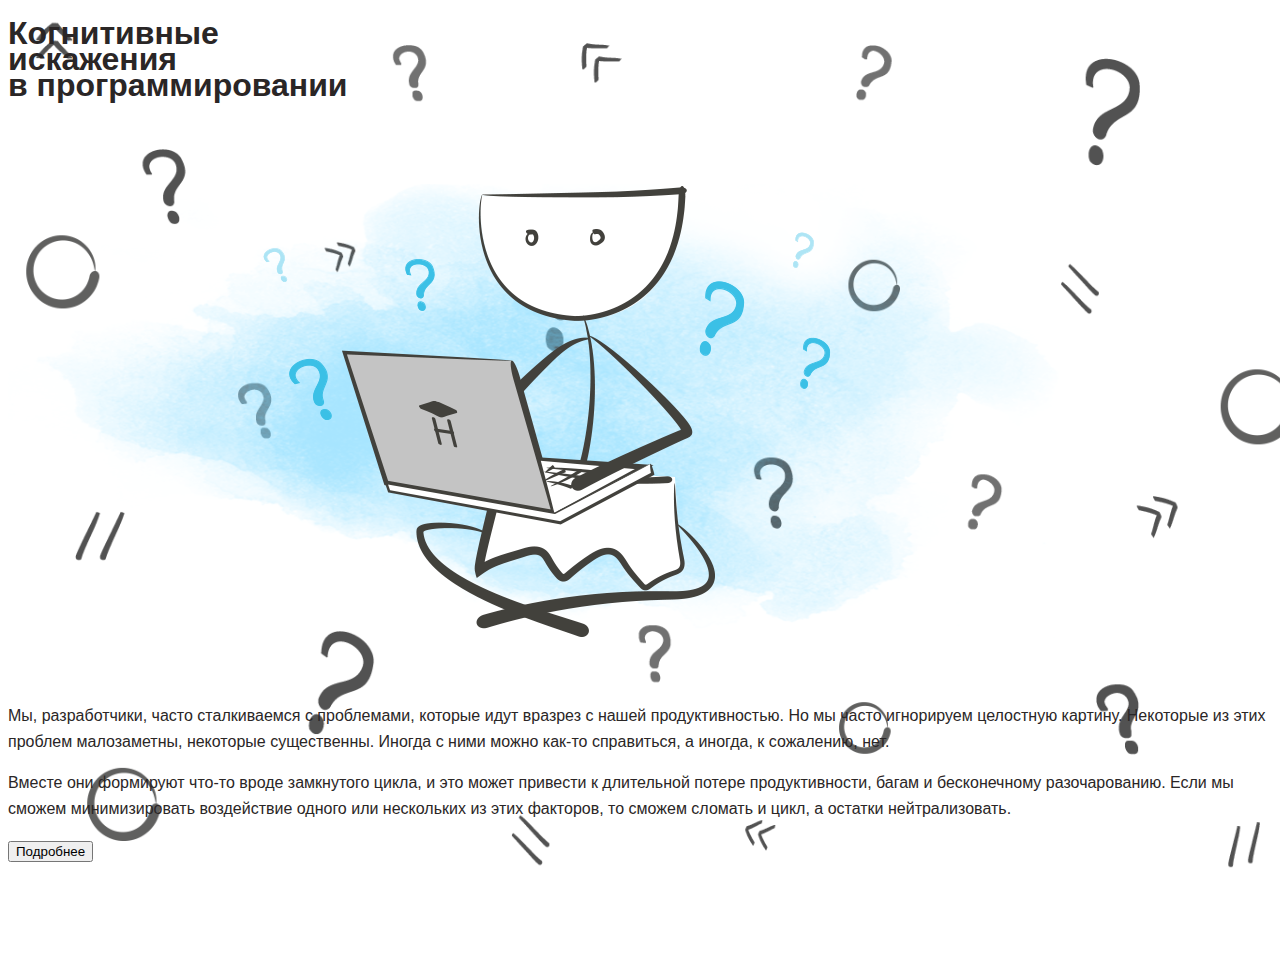
==== src/index.html @ b763093d "add header" ====
<!DOCTYPE html>
<html lang="ru">
<head>
    <meta charset="UTF-8">
    <meta name="viewport" content="width=device-width, initial-scale=1.0">
    <meta http-equiv="X-UA-Compatible" content="ie=edge">
    <title>project: "Cognitive Distortion", author: zueech</title>

    <link rel="stylesheet" href="styles/style.css">
</head>
<body>

    <header>
        <div class="header-container">
        <h1 class="title">
            <span class="orange">Когнитивные</span><br>
            <span class="orange">искажения</span><br>
            в программировании</h1>
        <img src="./images/main.png" alt="Logo" class="logo-header">
        <p>Мы, разработчики, часто сталкиваемся с проблемами, которые идут вразрез с нашей продуктивностью. Но мы часто игнорируем целостную картину. Некоторые из этих проблем малозаметны, некоторые существенны. Иногда с ними можно как-то справиться, а иногда, к сожалению, нет.</p>
        <p>Вместе они формируют что-то вроде замкнутого цикла, и это может привести к длительной потере продуктивности, багам и бесконечному разочарованию.
            Если мы сможем минимизировать воздействие одного или нескольких из этих факторов, то сможем сломать и цикл, а остатки нейтрализовать.</p>
        <button class="link-header-button">Подробнее</button>
        </div>
    </header>

    <main>
        <section>

        </section>
    </main>

    <footer>

    </footer>
    
</body>
</html>
---- src/styles/style.css ----
/** CSS STYLE **/

/* Import Fonts */
@font-face { 
  font-family: 'Open Sans', sans-serif;
  font-weight: 400;
  src: url('https://fonts.googleapis.com/css2?family=Open+Sans&display=swap');
}

@font-face {
  font-family: Neucha;
  font-weight: 400;
  src: url('https://fonts.googleapis.com/css2?family=Neucha&family=Open+Sans&display=swap');
}

/* COLOURS */
:root {
  --white: #fff;
  --semi-transparent-white: #d7ccc0;
  --light: #f5f4f0;
  --primary: #fe8a02;
  --dark-primary: #42413c;
  --dark: #2a2626;
  --semi-transparent-dark: #908d8b;
  --brown: #b09a81;
  --blue: #1085c5;
}

body {  
/* FONT */
  font-family: 'Open Sans', sans-serif;
  font-size: 16px;
  line-height: 1.6em;
  color: #2A2626;
}

/* Background */
body::before {
  content: '';
  position: absolute;
  top: 0;
  left: 0;
  width: 100%;
  height: 100%;
  background-image: url('../images/background.png'); 
  background-repeat: no-repeat;
  background-size: cover;
  opacity: 0.9; 
  z-index: -1; 
}

/* All TITTLES */
.tittle {
  font-family: Neucha, sans-serif;
  line-height: 1.2em;
}

.tittle h1 {
  font-size: 72px;
}

.tittle h2 {
  font-size: 60px;
}

.tittle h3 {
  font-size: 34px;
}

/* SECTIONS */
section {
  max-width: 1110px;
  margin: 100px auto;
}


.hello {
  display: block;

  color: #fff;
}
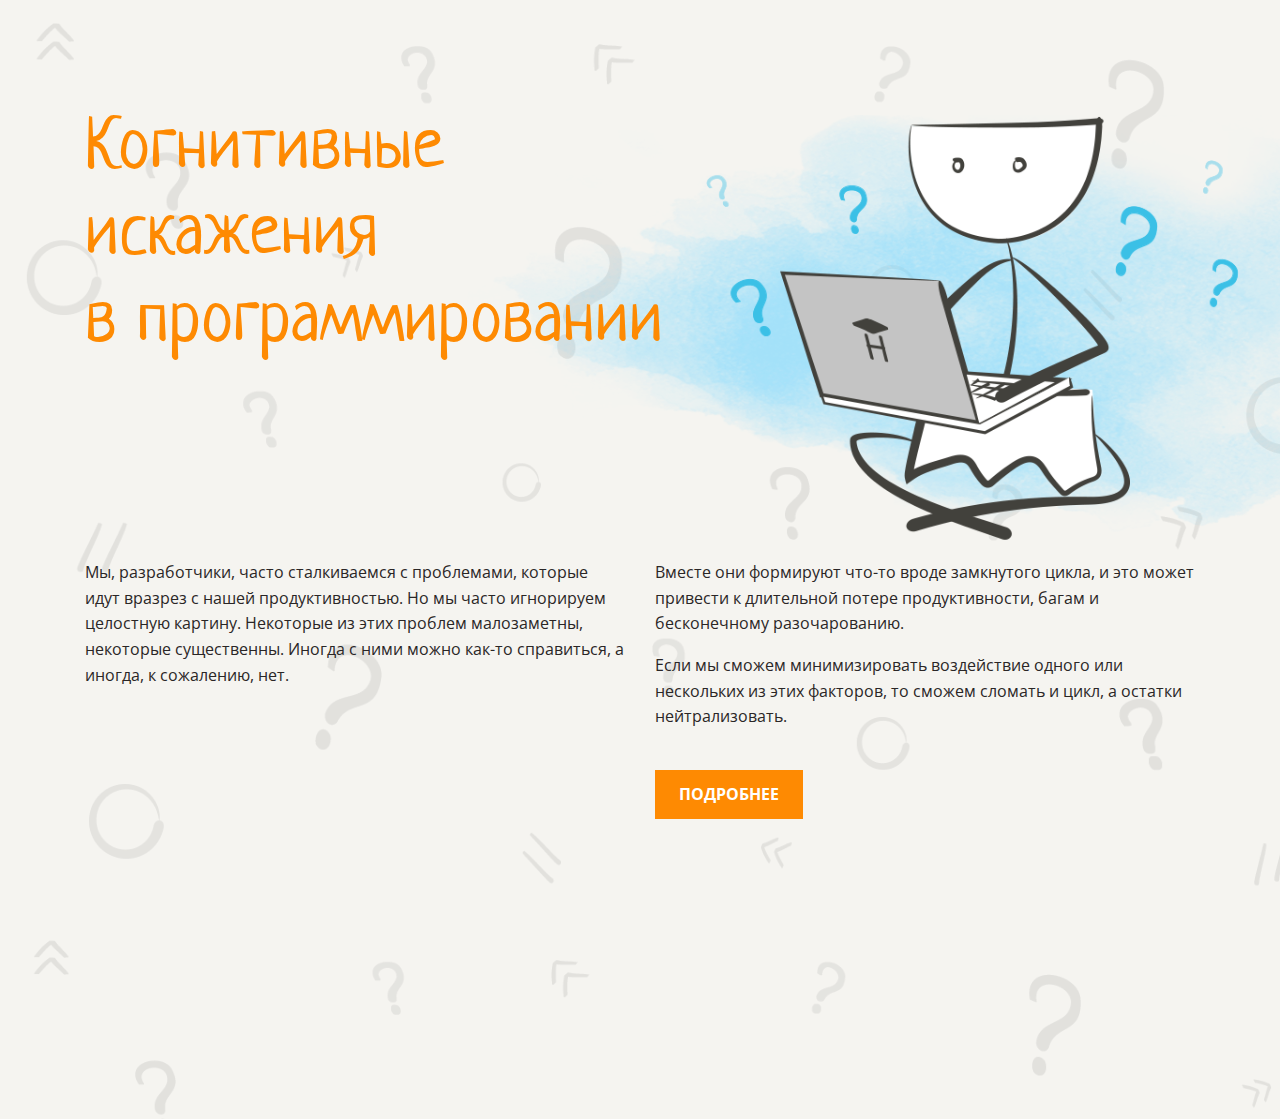
==== commit a21599ac: "fix position of elements in header" ====
--- a/src/index.html
+++ b/src/index.html
@@ -1,38 +1,56 @@
 <!DOCTYPE html>
 <html lang="ru">
-<head>
-    <meta charset="UTF-8">
-    <meta name="viewport" content="width=device-width, initial-scale=1.0">
-    <meta http-equiv="X-UA-Compatible" content="ie=edge">
+  <head>
+    <meta charset="UTF-8" />
+    <meta name="viewport" content="width=device-width, initial-scale=1.0" />
+    <meta http-equiv="X-UA-Compatible" content="ie=edge" />
     <title>project: "Cognitive Distortion", author: zueech</title>
 
-    <link rel="stylesheet" href="styles/style.css">
-</head>
-<body>
+    <link rel="stylesheet" href="styles/style.css" />
+  </head>
+  <body>
+    <header class="header">
+      <section class="section">
+        <img src="images/main.png" alt="Logo" class="logo-header" />
+        <div class="title-container">
+          <h1 class="title">
+            <span class="orange-txt"
+              >Когнитивные<br />искажения<br />в программировании</span
+            >
+          </h1>
+          <div class="header-text col-flex-container">
+            <div>
+              <p>
+                Мы, разработчики, часто сталкиваемся с проблемами, которые идут
+                вразрез с нашей продуктивностью. Но мы часто игнорируем
+                целостную картину. Некоторые из этих проблем малозаметны,
+                некоторые существенны. Иногда с ними можно как-то справиться, а
+                иногда, к сожалению, нет.
+              </p>
+            </div>
+            <div>
+              <p>
+                Вместе они формируют что-то вроде замкнутого цикла, и это может
+                привести к длительной потере продуктивности, багам и
+                бесконечному разочарованию.
+              </p>
+              <p>
+                Если мы сможем минимизировать воздействие одного или нескольких
+                из этих факторов, то сможем сломать и цикл, а остатки
+                нейтрализовать.
+              </p>
 
-    <header>
-        <div class="header-container">
-        <h1 class="title">
-            <span class="orange">Когнитивные</span><br>
-            <span class="orange">искажения</span><br>
-            в программировании</h1>
-        <img src="./images/main.png" alt="Logo" class="logo-header">
-        <p>Мы, разработчики, часто сталкиваемся с проблемами, которые идут вразрез с нашей продуктивностью. Но мы часто игнорируем целостную картину. Некоторые из этих проблем малозаметны, некоторые существенны. Иногда с ними можно как-то справиться, а иногда, к сожалению, нет.</p>
-        <p>Вместе они формируют что-то вроде замкнутого цикла, и это может привести к длительной потере продуктивности, багам и бесконечному разочарованию.
-            Если мы сможем минимизировать воздействие одного или нескольких из этих факторов, то сможем сломать и цикл, а остатки нейтрализовать.</p>
-        <button class="link-header-button">Подробнее</button>
+              <a href="#" class="btn-header">Подробнее</a>
+            </div>
+          </div>
         </div>
+      </section>
     </header>
 
     <main>
-        <section>
-
-        </section>
+      <section></section>
     </main>
 
-    <footer>
-
-    </footer>
-    
-</body>
+    <footer></footer>
+  </body>
 </html>
--- a/src/styles/style.css
+++ b/src/styles/style.css
@@ -1,81 +1,118 @@
-/** CSS STYLE **/
+/* STYLES CSS */
 
-/* Import Fonts */
-@font-face { 
-  font-family: 'Open Sans', sans-serif;
-  font-weight: 400;
-  src: url('https://fonts.googleapis.com/css2?family=Open+Sans&display=swap');
-}
+/* FONTS IMPORT */
+@import url("https://fonts.googleapis.com/css2?family=Neucha&family=Open+Sans&display=swap");
 
-@font-face {
-  font-family: Neucha;
-  font-weight: 400;
-  src: url('https://fonts.googleapis.com/css2?family=Neucha&family=Open+Sans&display=swap');
-}
-
-/* COLOURS */
+/* COLORS */
 :root {
   --white: #fff;
-  --semi-transparent-white: #d7ccc0;
+  --white-transparent: #d7ccc0;
+  --accent: #fe8a02;
+  --dark-accent: #42413c;
+  --dark: #2a2626;
+  --dark-transparent: #908d8b;
+  --brown: #b09a81;
   --light: #f5f4f0;
-  --primary: #fe8a02;
-  --dark-primary: #42413c;
-  --dark: #2a2626;
-  --semi-transparent-dark: #908d8b;
-  --brown: #b09a81;
   --blue: #1085c5;
 }
 
-body {  
-/* FONT */
-  font-family: 'Open Sans', sans-serif;
+body {
+  padding: 0;
+  margin: 0;
+  overflow-x: hidden;
+  /* FONT */
+  font-family: "Open Sans", sans-serif;
   font-size: 16px;
   line-height: 1.6em;
-  color: #2A2626;
+  color: #2a2626;
 }
 
-/* Background */
-body::before {
-  content: '';
+/* BACKGROUND */
+section::before {
+  content: "";
+  display: block;
   position: absolute;
   top: 0;
   left: 0;
   width: 100%;
   height: 100%;
-  background-image: url('../images/background.png'); 
+  background-image: url("../images/background.png");
   background-repeat: no-repeat;
   background-size: cover;
-  opacity: 0.9; 
-  z-index: -1; 
+  opacity: 0.1;
 }
 
-/* All TITTLES */
-.tittle {
+/* TITLES */
+.title {
+  padding: 0;
+  margin: 0;
   font-family: Neucha, sans-serif;
   line-height: 1.2em;
+  font-weight: 400;
 }
 
-.tittle h1 {
+h1 {
   font-size: 72px;
 }
 
-.tittle h2 {
+h2 {
   font-size: 60px;
 }
 
-.tittle h3 {
+h3 {
   font-size: 34px;
 }
 
 /* SECTIONS */
 section {
-  max-width: 1110px;
-  margin: 100px auto;
+  position: relative;
+  padding: 100px 0;
+  background: var(--light);
 }
 
+/* HEADER */
+.title-container {
+  position: relative;
+  max-width: 1110px;
+  margin: 0 auto;
+}
 
-.hello {
+.logo-header {
   display: block;
+  height: 525px;
+  position: absolute;
+  top: 55px;
+  right: -270px;
+}
 
-  color: #fff;
+.btn-header {
+  text-transform: uppercase;
+  display: inline-block;
+  background: var(--accent, #fe8a02);
+  border: none;
+  padding: 12px 24px;
+  margin-top: 24px;
+  font-weight: 700;
+  text-decoration: none;
+  color: var(--white, #fff);
+  cursor: pointer;
 }
+
+.orange-txt {
+  color: var(--accent, #fe8a02);
+}
+
+/* COLUMNS */
+.col-flex-container {
+  display: flex;
+  gap: 30px;
+}
+
+.col-flex-container > * {
+  flex-basis: 50%;
+}
+
+.header-text {
+  margin-top: 185px;
+  position: relative;
+}
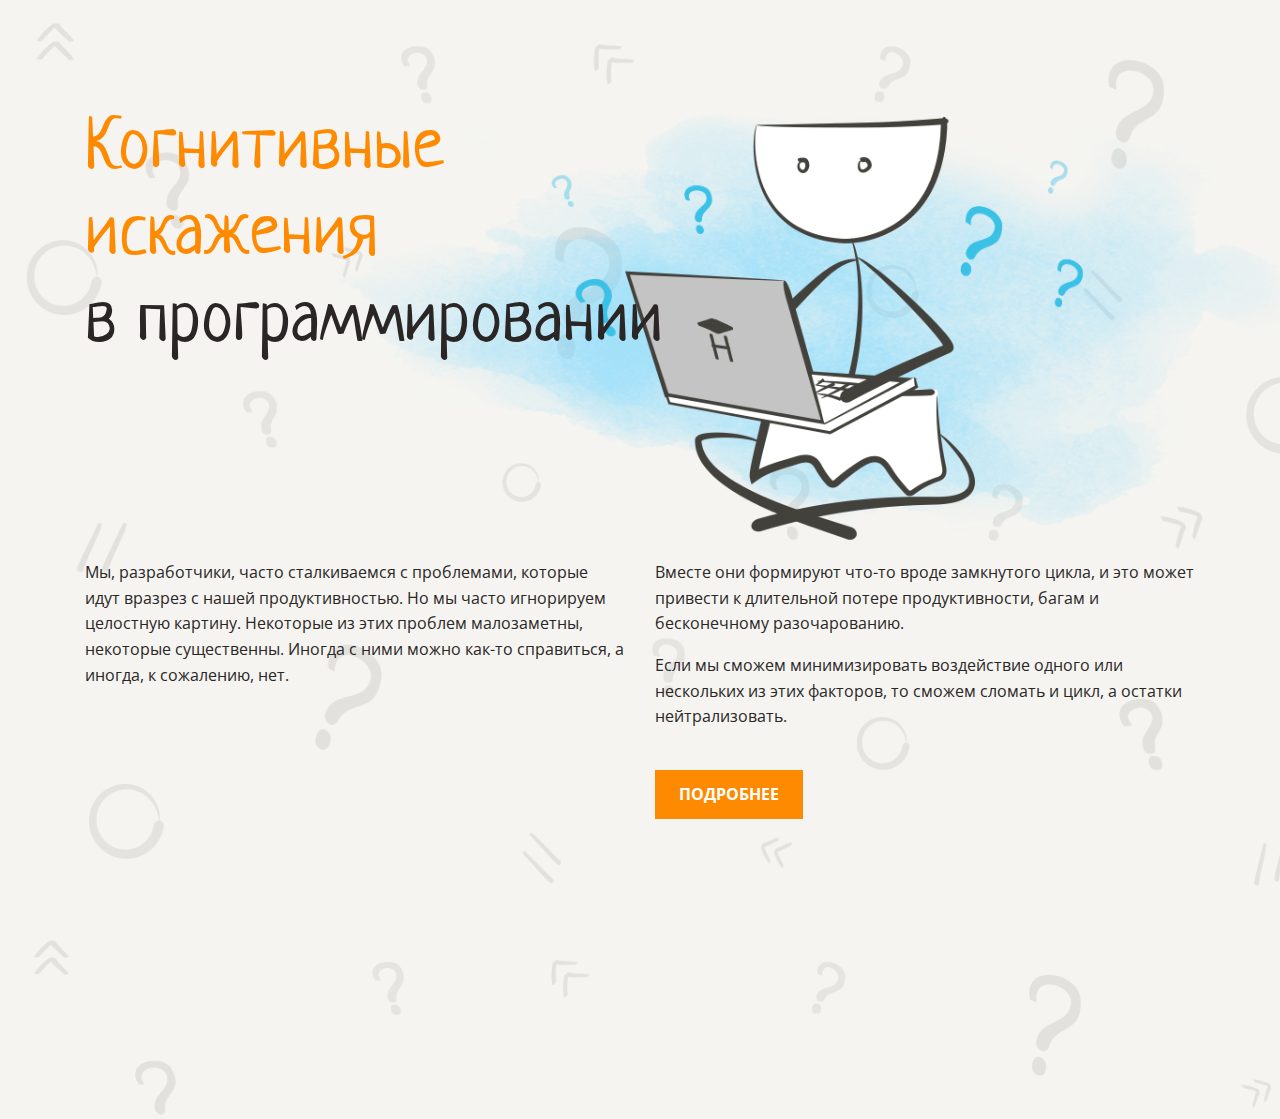
==== commit 554186c5: "fix position image" ====
--- a/src/index.html
+++ b/src/index.html
@@ -14,9 +14,8 @@
         <img src="images/main.png" alt="Logo" class="logo-header" />
         <div class="title-container">
           <h1 class="title">
-            <span class="orange-txt"
-              >Когнитивные<br />искажения<br />в программировании</span
-            >
+            <span class="orange-txt">Когнитивные<br />искажения<br /></span>в
+            программировании
           </h1>
           <div class="header-text col-flex-container">
             <div>
--- a/src/styles/style.css
+++ b/src/styles/style.css
@@ -49,6 +49,7 @@
   font-family: Neucha, sans-serif;
   line-height: 1.2em;
   font-weight: 400;
+  font-weight: 400;
 }
 
 h1 {
@@ -82,7 +83,7 @@
   height: 525px;
   position: absolute;
   top: 55px;
-  right: -270px;
+  right: -115px;
 }
 
 .btn-header {
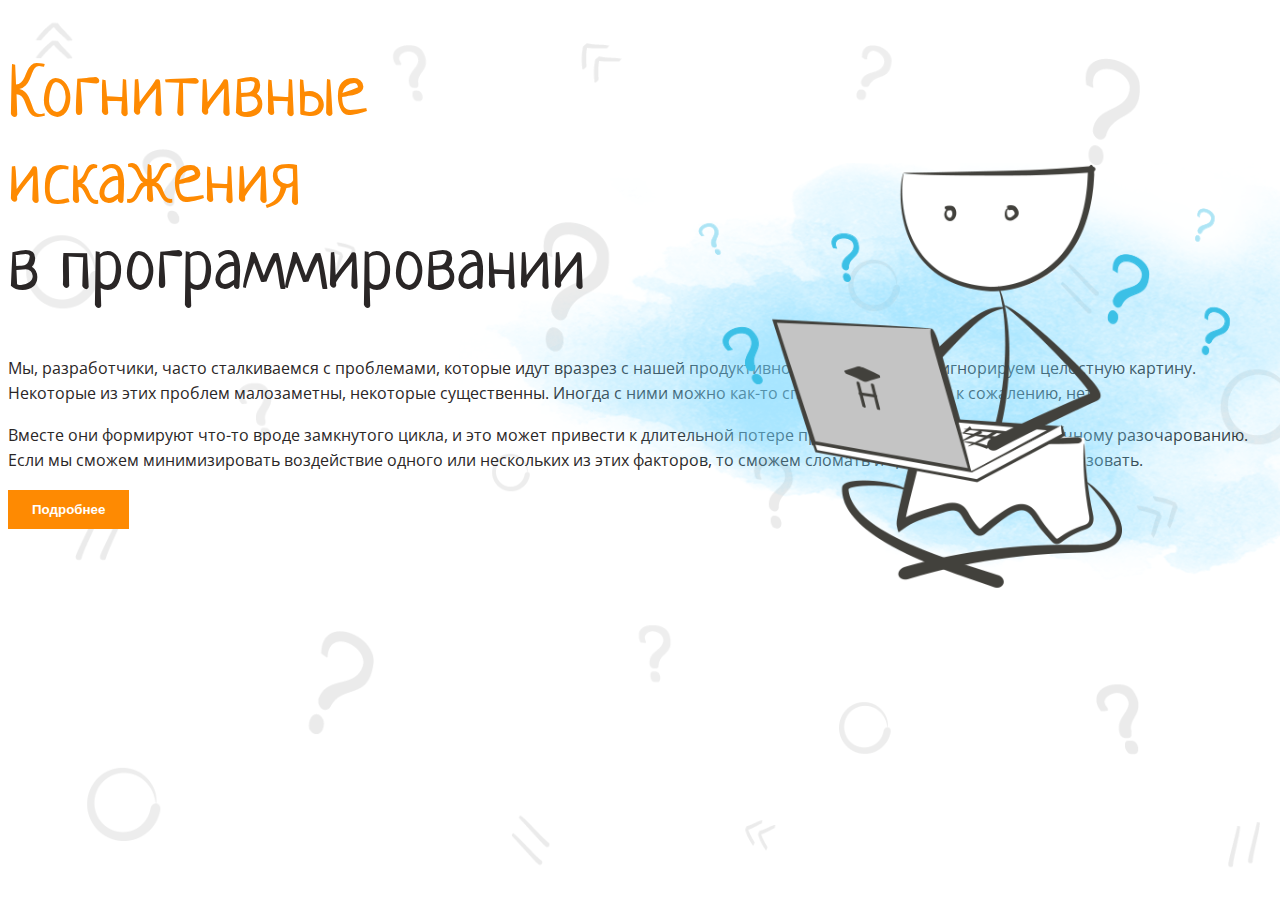
==== commit 21aa4767: "fix the position image" ====
--- a/src/index.html
+++ b/src/index.html
@@ -9,41 +9,29 @@
     <link rel="stylesheet" href="styles/style.css" />
   </head>
   <body>
-    <header class="header">
-      <section class="section">
-        <img src="images/main.png" alt="Logo" class="logo-header" />
-        <div class="title-container">
-          <h1 class="title">
-            <span class="orange-txt">Когнитивные<br />искажения<br /></span>в
-            программировании
-          </h1>
-          <div class="header-text col-flex-container">
-            <div>
-              <p>
-                Мы, разработчики, часто сталкиваемся с проблемами, которые идут
-                вразрез с нашей продуктивностью. Но мы часто игнорируем
-                целостную картину. Некоторые из этих проблем малозаметны,
-                некоторые существенны. Иногда с ними можно как-то справиться, а
-                иногда, к сожалению, нет.
-              </p>
-            </div>
-            <div>
-              <p>
-                Вместе они формируют что-то вроде замкнутого цикла, и это может
-                привести к длительной потере продуктивности, багам и
-                бесконечному разочарованию.
-              </p>
-              <p>
-                Если мы сможем минимизировать воздействие одного или нескольких
-                из этих факторов, то сможем сломать и цикл, а остатки
-                нейтрализовать.
-              </p>
-
-              <a href="#" class="btn-header">Подробнее</a>
-            </div>
-          </div>
-        </div>
-      </section>
+    <header>
+      <div class="header-container">
+        <h1 class="title">
+          <span class="orange">Когнитивные</span><br />
+          <span class="orange">искажения</span><br />
+          в программировании
+        </h1>
+        <img src="./images/main.png" alt="Logo" class="logo-header" />
+        <p>
+          Мы, разработчики, часто сталкиваемся с проблемами, которые идут
+          вразрез с нашей продуктивностью. Но мы часто игнорируем целостную
+          картину. Некоторые из этих проблем малозаметны, некоторые существенны.
+          Иногда с ними можно как-то справиться, а иногда, к сожалению, нет.
+        </p>
+        <p>
+          Вместе они формируют что-то вроде замкнутого цикла, и это может
+          привести к длительной потере продуктивности, багам и бесконечному
+          разочарованию. Если мы сможем минимизировать воздействие одного или
+          нескольких из этих факторов, то сможем сломать и цикл, а остатки
+          нейтрализовать.
+        </p>
+        <button class="link-header-button">Подробнее</button>
+      </div>
     </header>
 
     <main>
--- a/src/styles/style.css
+++ b/src/styles/style.css
@@ -1,25 +1,22 @@
-/* STYLES CSS */
+/** CSS STYLE **/
 
-/* FONTS IMPORT */
+/* Import Fonts */
 @import url("https://fonts.googleapis.com/css2?family=Neucha&family=Open+Sans&display=swap");
 
-/* COLORS */
+/* COLOURS */
 :root {
   --white: #fff;
-  --white-transparent: #d7ccc0;
-  --accent: #fe8a02;
-  --dark-accent: #42413c;
+  --semi-transparent-white: #d7ccc0;
+  --light: #f5f4f0;
+  --primary: #fe8a02;
+  --dark-primary: #42413c;
   --dark: #2a2626;
-  --dark-transparent: #908d8b;
+  --semi-transparent-dark: #908d8b;
   --brown: #b09a81;
-  --light: #f5f4f0;
   --blue: #1085c5;
 }
 
 body {
-  padding: 0;
-  margin: 0;
-  overflow-x: hidden;
   /* FONT */
   font-family: "Open Sans", sans-serif;
   font-size: 16px;
@@ -27,10 +24,9 @@
   color: #2a2626;
 }
 
-/* BACKGROUND */
-section::before {
+/* Background */
+body::before {
   content: "";
-  display: block;
   position: absolute;
   top: 0;
   left: 0;
@@ -40,15 +36,13 @@
   background-repeat: no-repeat;
   background-size: cover;
   opacity: 0.1;
+  z-index: -1;
 }
 
-/* TITLES */
+/* All TITLES */
 .title {
-  padding: 0;
-  margin: 0;
   font-family: Neucha, sans-serif;
   line-height: 1.2em;
-  font-weight: 400;
   font-weight: 400;
 }
 
@@ -66,54 +60,36 @@
 
 /* SECTIONS */
 section {
-  position: relative;
-  padding: 100px 0;
-  background: var(--light);
+  max-width: 1110px;
+  margin: 100px auto;
 }
 
 /* HEADER */
-.title-container {
+.header-container {
   position: relative;
-  max-width: 1110px;
-  margin: 0 auto;
 }
 
 .logo-header {
-  display: block;
+  position: absolute;
   height: 525px;
-  position: absolute;
   top: 55px;
-  right: -115px;
+  right: -270px;
 }
 
-.btn-header {
-  text-transform: uppercase;
-  display: inline-block;
-  background: var(--accent, #fe8a02);
+.link-header-button {
+  background: var(--primary, #fe8a02);
   border: none;
   padding: 12px 24px;
-  margin-top: 24px;
-  font-weight: 700;
-  text-decoration: none;
+  font-weight: bold;
   color: var(--white, #fff);
-  cursor: pointer;
 }
 
-.orange-txt {
-  color: var(--accent, #fe8a02);
+.orange {
+  color: var(--primary, #fe8a02);
 }
 
-/* COLUMNS */
-.col-flex-container {
-  display: flex;
-  gap: 30px;
+.hello {
+  display: block;
+
+  color: #fff;
 }
-
-.col-flex-container > * {
-  flex-basis: 50%;
-}
-
-.header-text {
-  margin-top: 185px;
-  position: relative;
-}
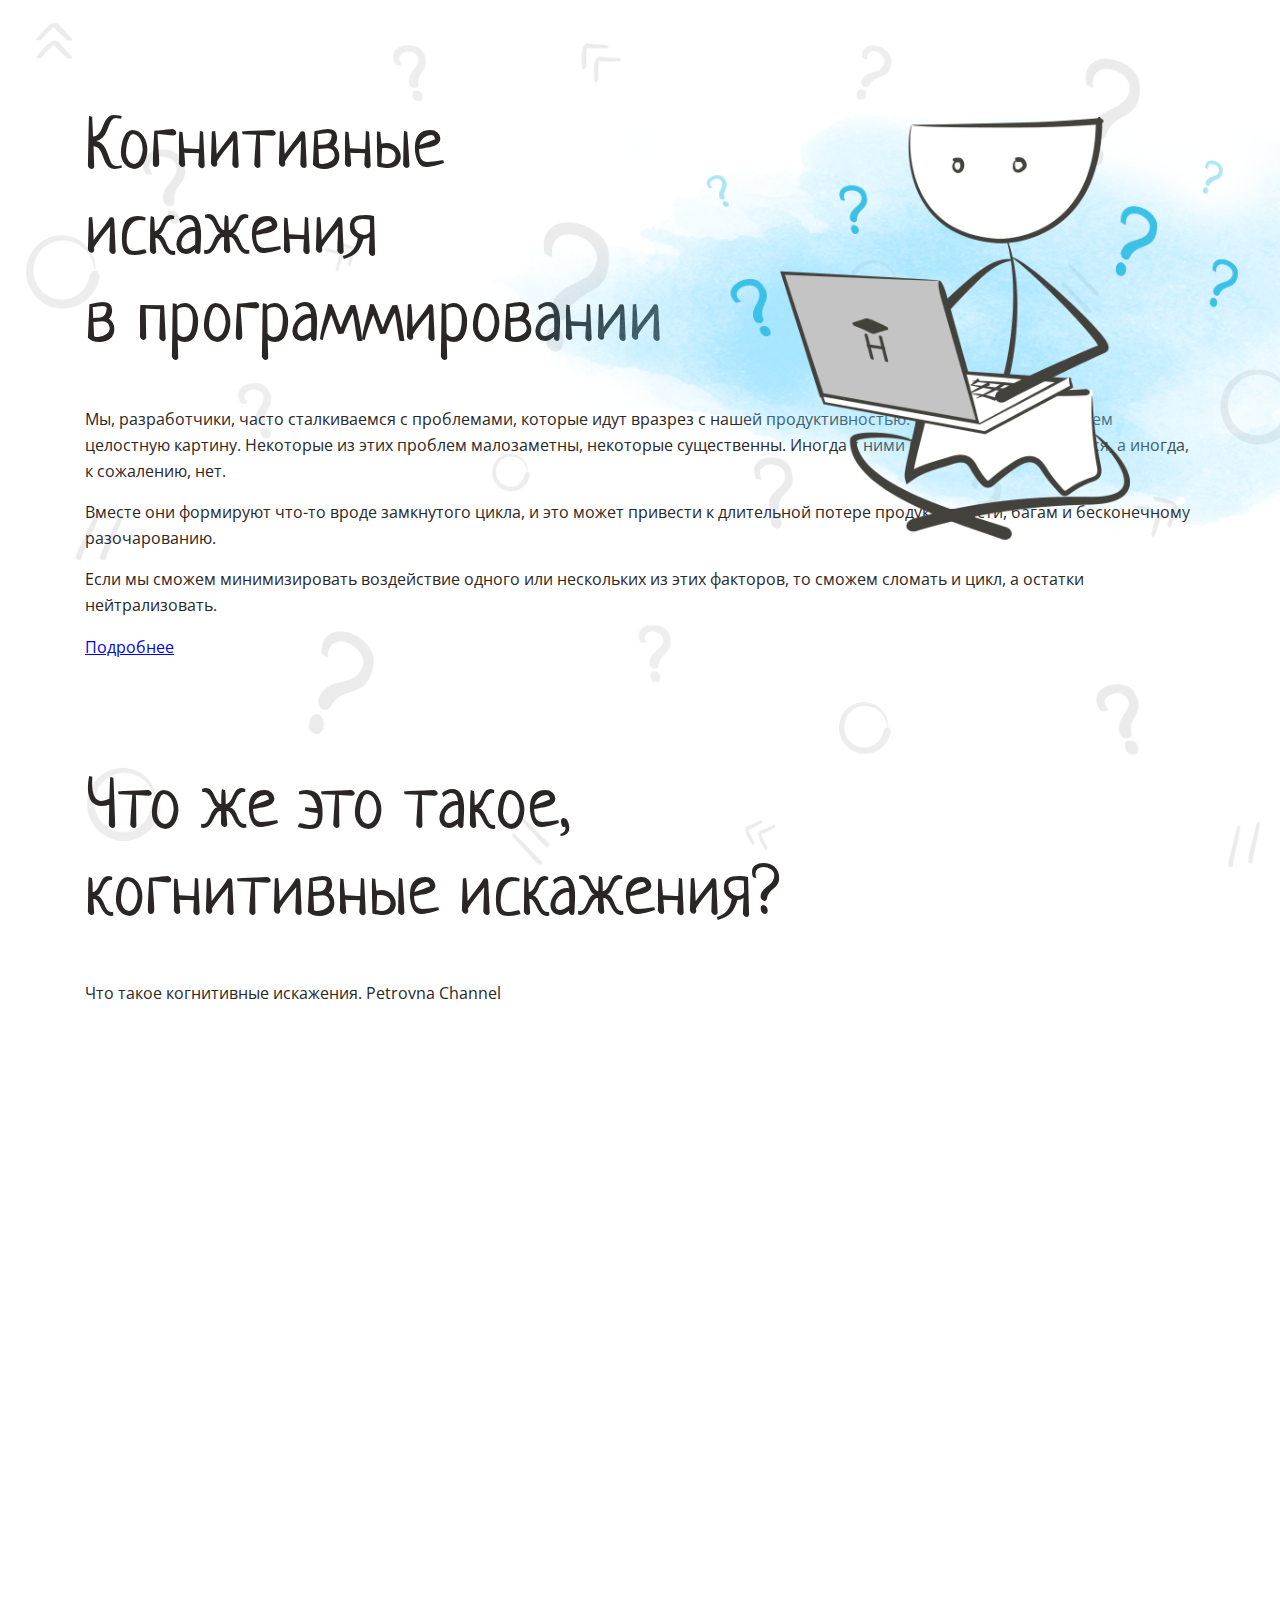
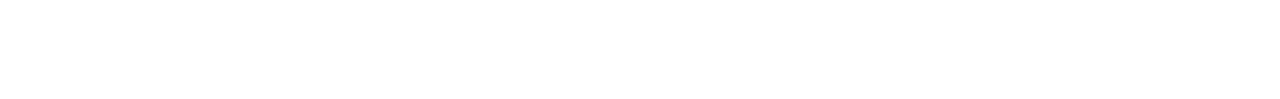
==== commit e88d282e: "add video player" ====
--- a/src/index.html
+++ b/src/index.html
@@ -9,33 +9,65 @@
     <link rel="stylesheet" href="styles/style.css" />
   </head>
   <body>
-    <header>
-      <div class="header-container">
-        <h1 class="title">
-          <span class="orange">Когнитивные</span><br />
-          <span class="orange">искажения</span><br />
-          в программировании
-        </h1>
-        <img src="./images/main.png" alt="Logo" class="logo-header" />
-        <p>
-          Мы, разработчики, часто сталкиваемся с проблемами, которые идут
-          вразрез с нашей продуктивностью. Но мы часто игнорируем целостную
-          картину. Некоторые из этих проблем малозаметны, некоторые существенны.
-          Иногда с ними можно как-то справиться, а иногда, к сожалению, нет.
-        </p>
-        <p>
-          Вместе они формируют что-то вроде замкнутого цикла, и это может
-          привести к длительной потере продуктивности, багам и бесконечному
-          разочарованию. Если мы сможем минимизировать воздействие одного или
-          нескольких из этих факторов, то сможем сломать и цикл, а остатки
-          нейтрализовать.
-        </p>
-        <button class="link-header-button">Подробнее</button>
-      </div>
+    <header class="header">
+      <section class="section">
+        <img src="images/main.png" alt="Logo" class="logo-header" />
+        <div class="title-container">
+          <h1 class="title">
+            <span class="orange-txt">Когнитивные<br />искажения<br /></span>в
+            программировании
+          </h1>
+          <div class="header-text col-flex-container">
+            <div>
+              <p>
+                Мы, разработчики, часто сталкиваемся с проблемами, которые идут
+                вразрез с нашей продуктивностью. Но мы часто игнорируем
+                целостную картину. Некоторые из этих проблем малозаметны,
+                некоторые существенны. Иногда с ними можно как-то справиться, а
+                иногда, к сожалению, нет.
+              </p>
+            </div>
+            <div>
+              <p>
+                Вместе они формируют что-то вроде замкнутого цикла, и это может
+                привести к длительной потере продуктивности, багам и
+                бесконечному разочарованию.
+              </p>
+              <p>
+                Если мы сможем минимизировать воздействие одного или нескольких
+                из этих факторов, то сможем сломать и цикл, а остатки
+                нейтрализовать.
+              </p>
+
+              <a href="#" class="btn-header">Подробнее</a>
+            </div>
+          </div>
+        </div>
+      </section>
     </header>
 
     <main>
-      <section></section>
+      <section class="bg-white no-pe">
+        <div>
+          <h1 class="title">
+            Что же это такое,<br />
+            <span class="orange-txt">когнитивные искажения?</span>
+          </h1>
+          <p class="mg-top-30">
+            Что такое когнитивные искажения. Petrovna Channel
+          </p>
+        </div>
+        <div>
+          <iframe
+            class="video"
+            width="919"
+            height="569"
+            src="https://www.youtube.com/embed/jie9AizBqss"
+            frameborder="0"
+            allowfullscreen
+          ></iframe>
+        </div>
+      </section>
     </main>
 
     <footer></footer>
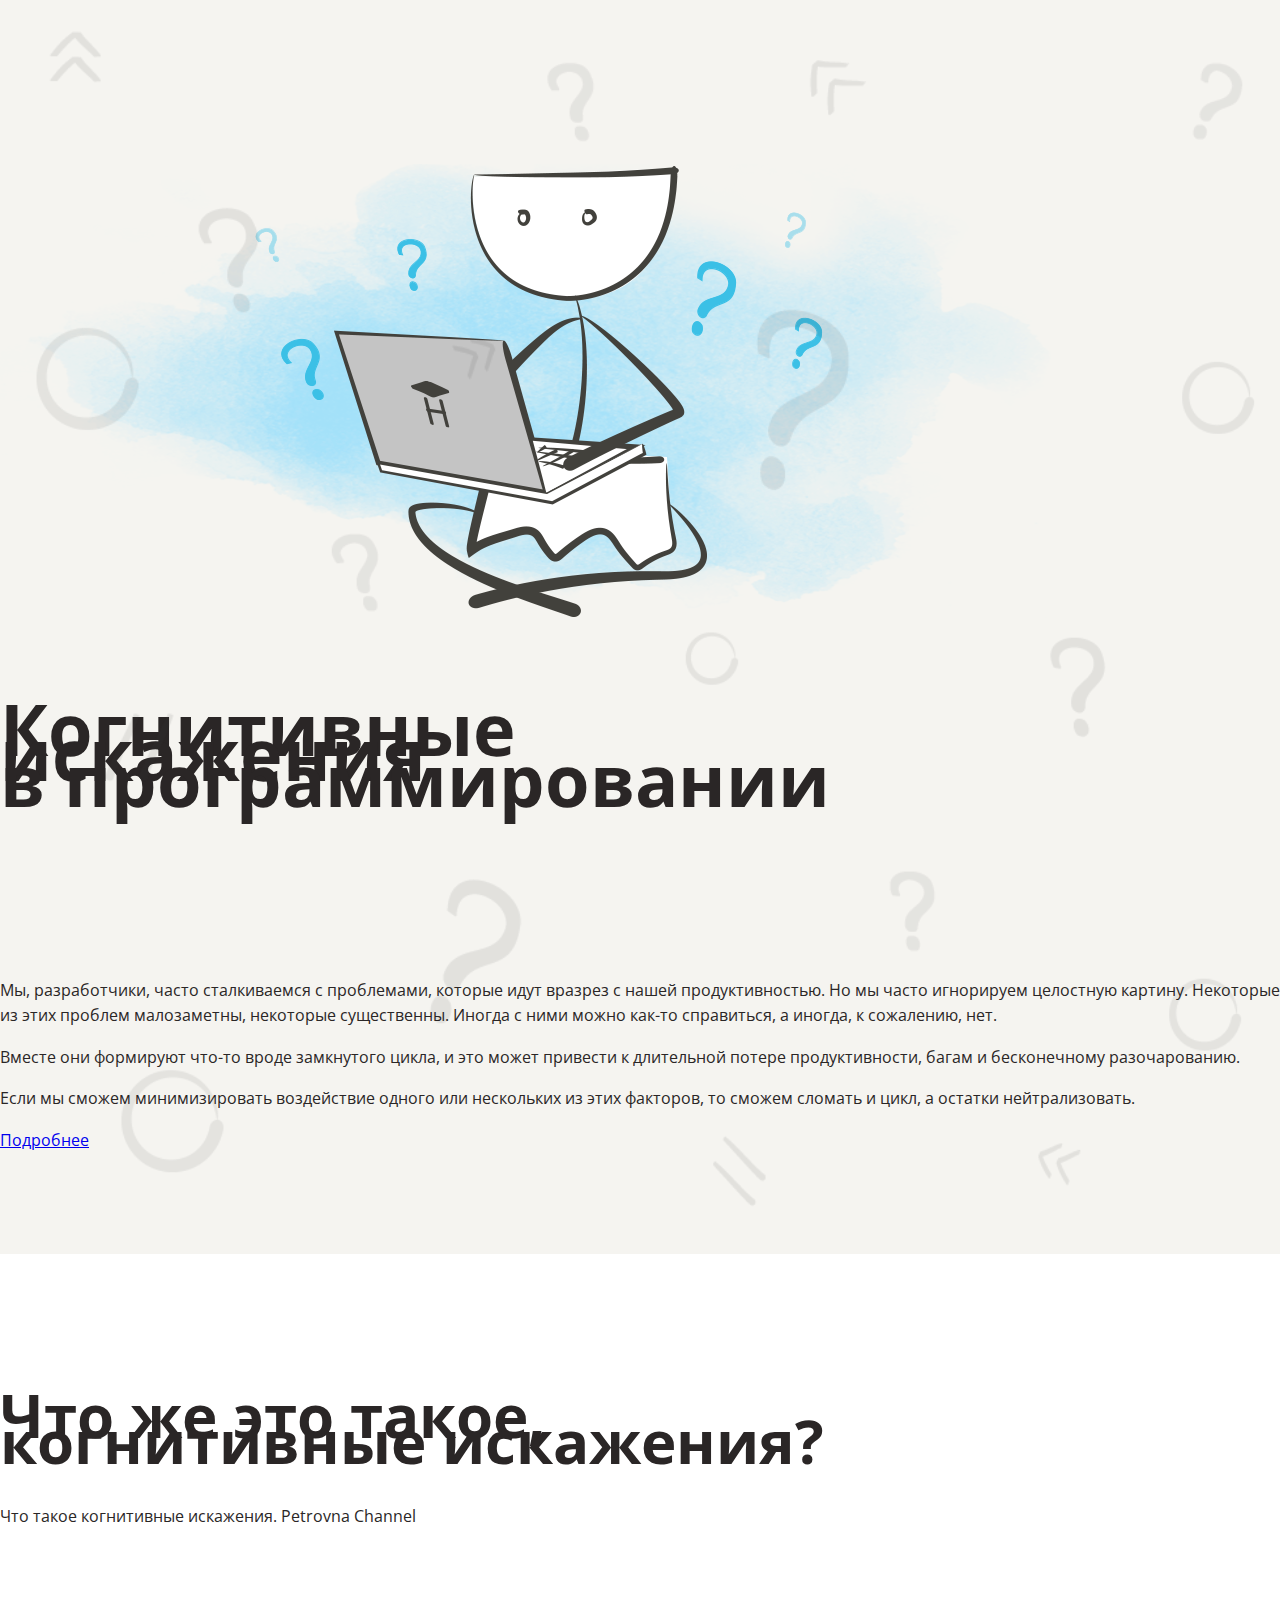
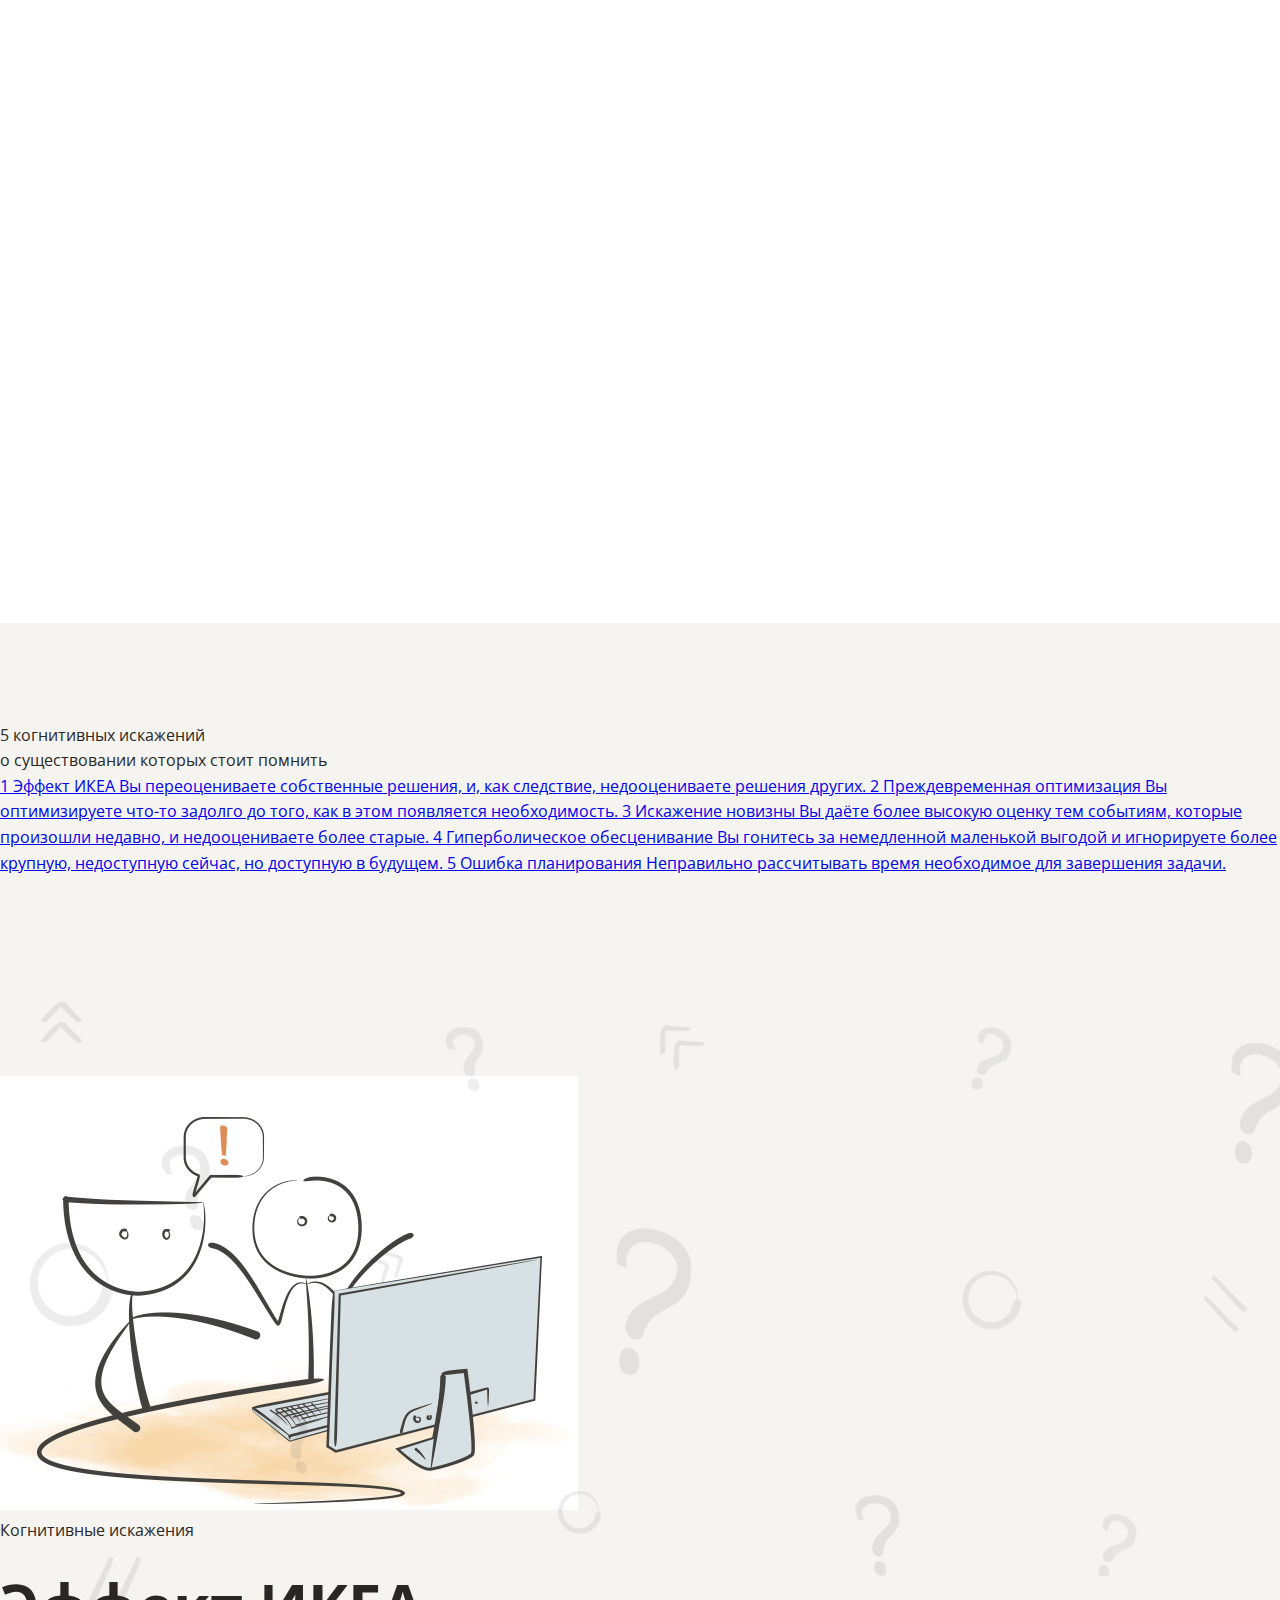
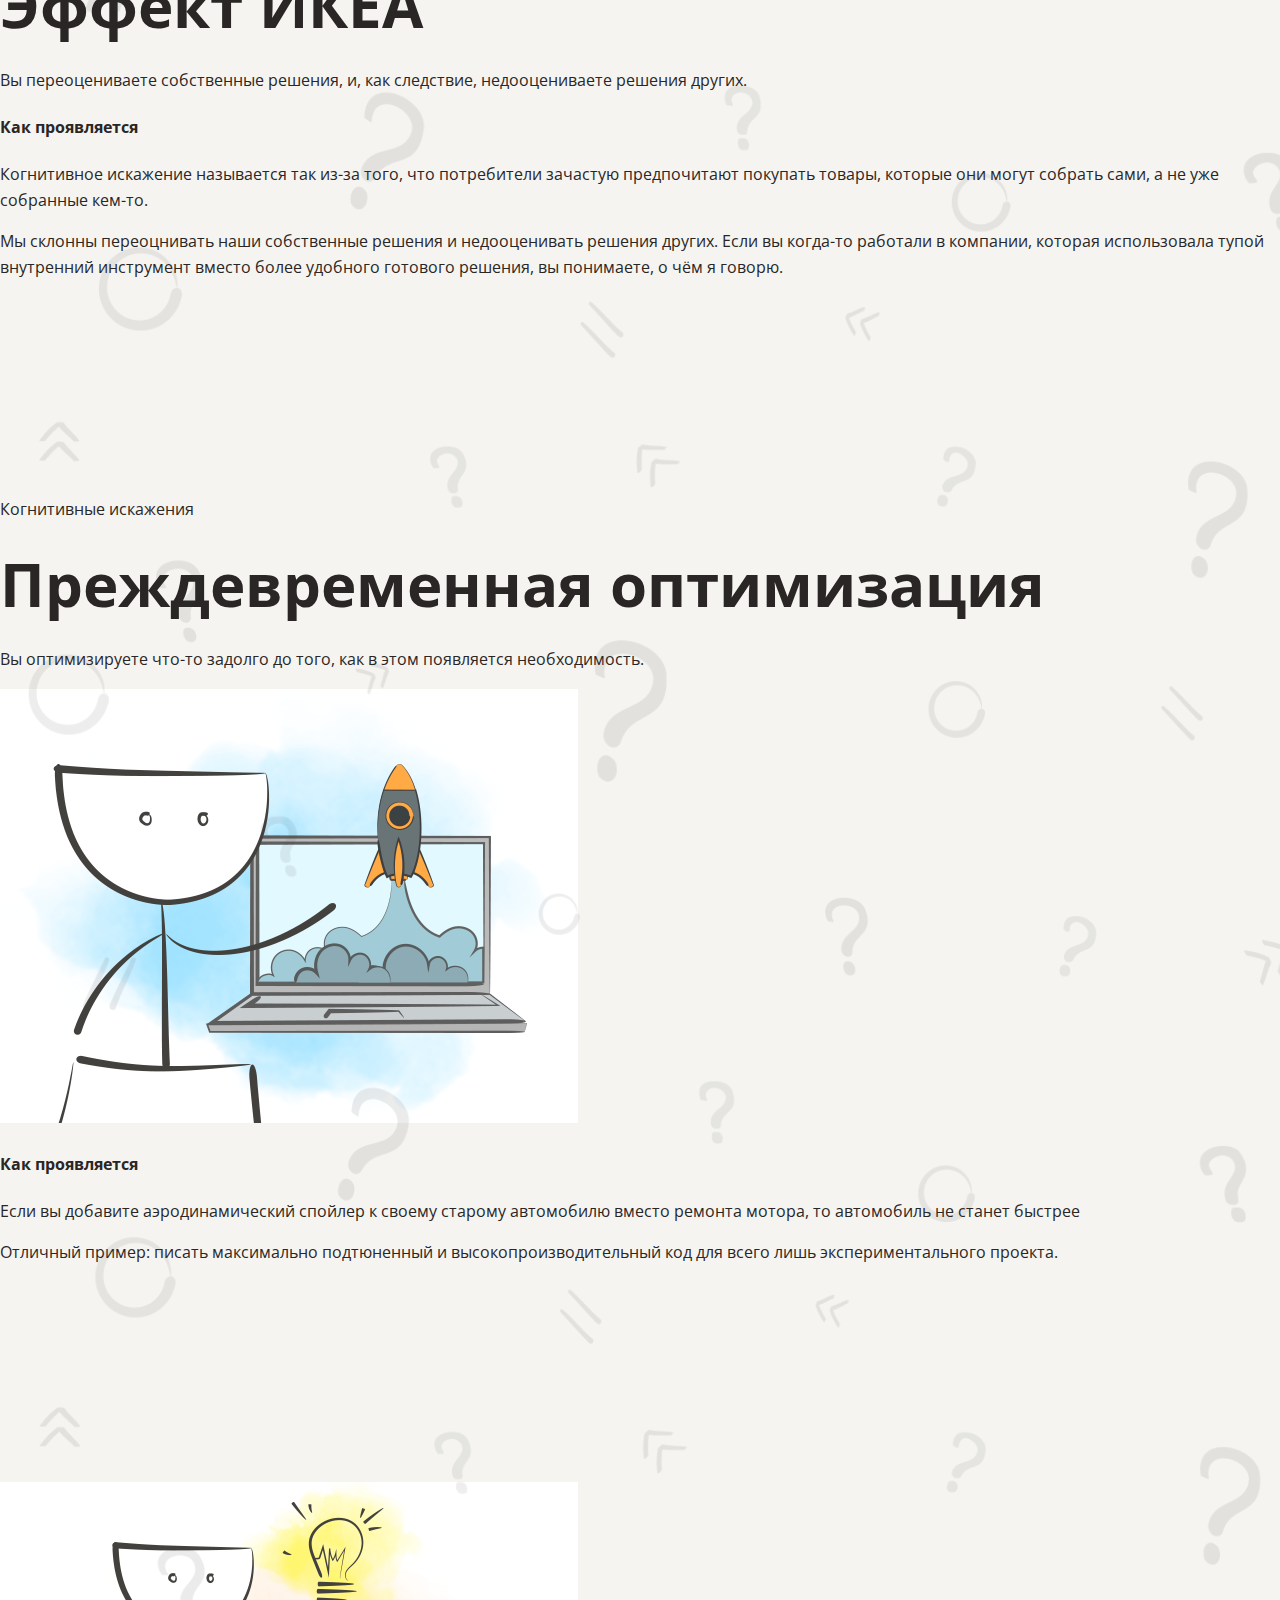
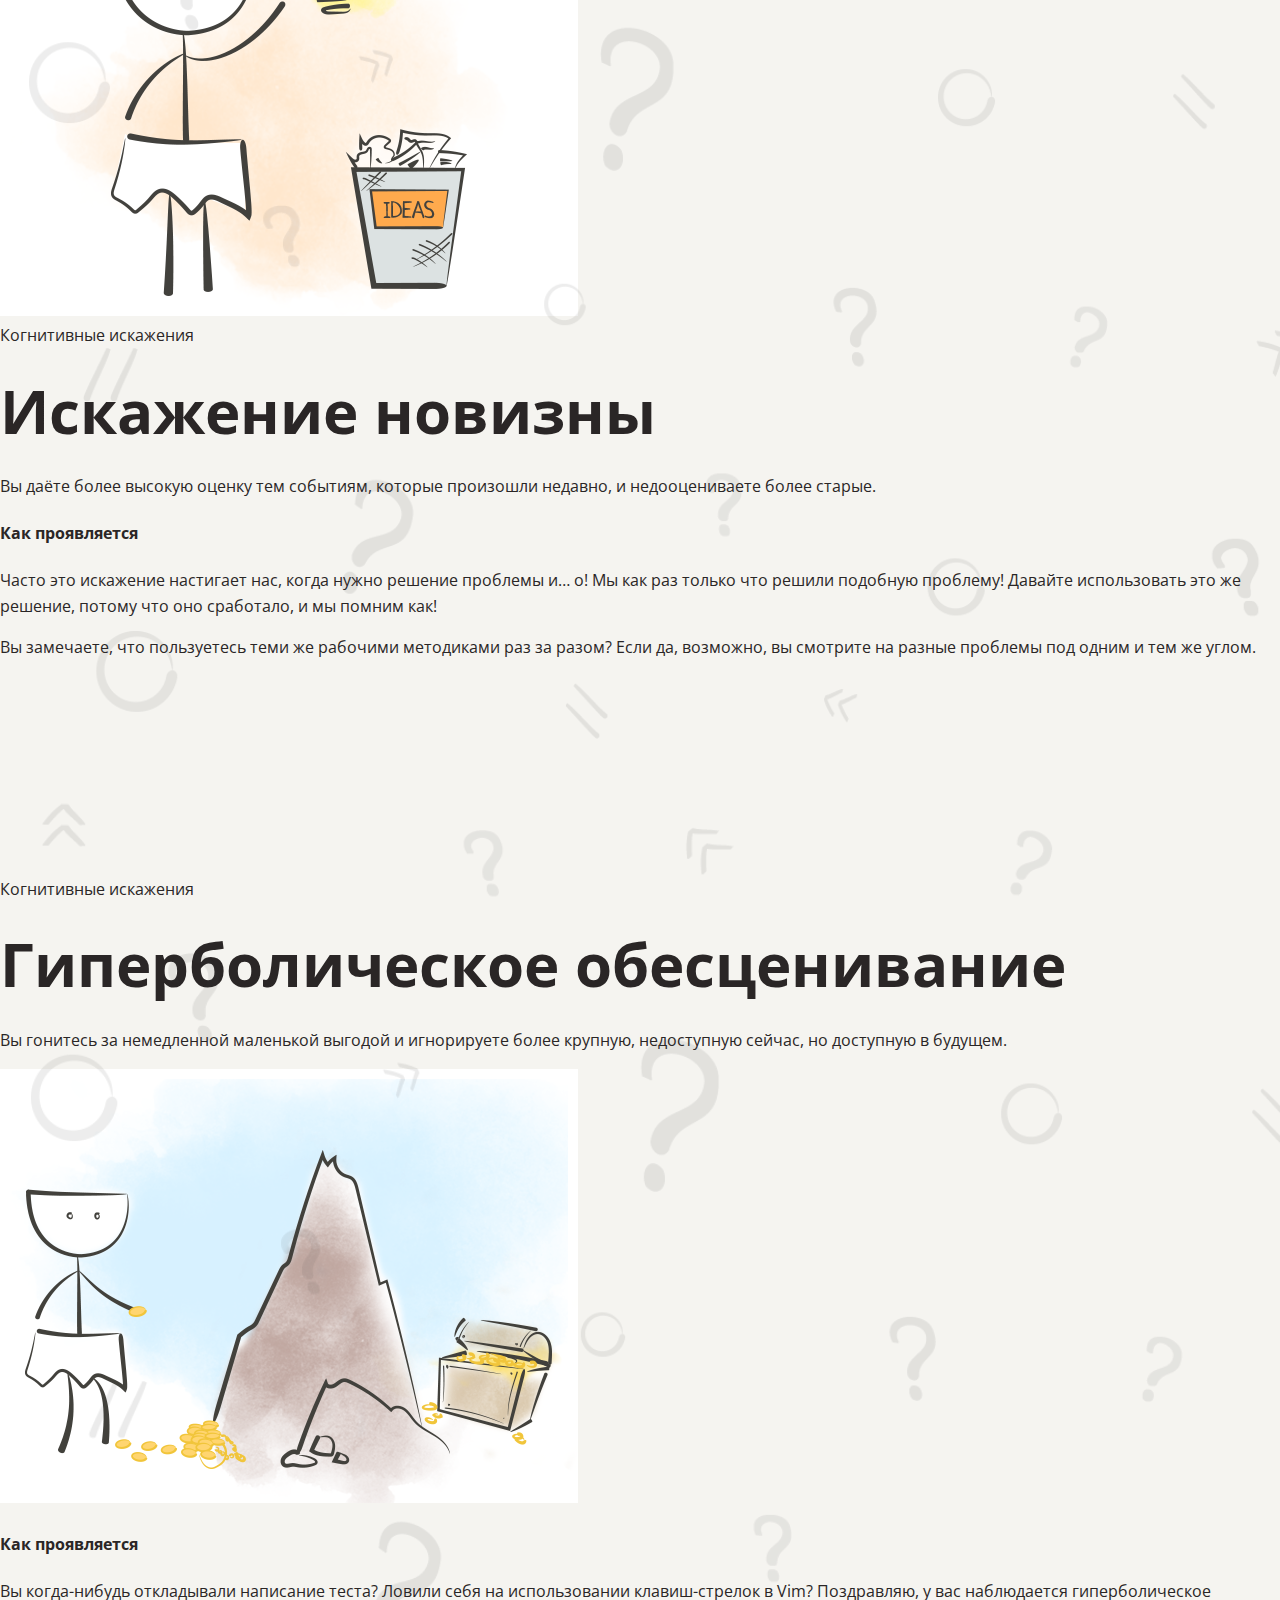
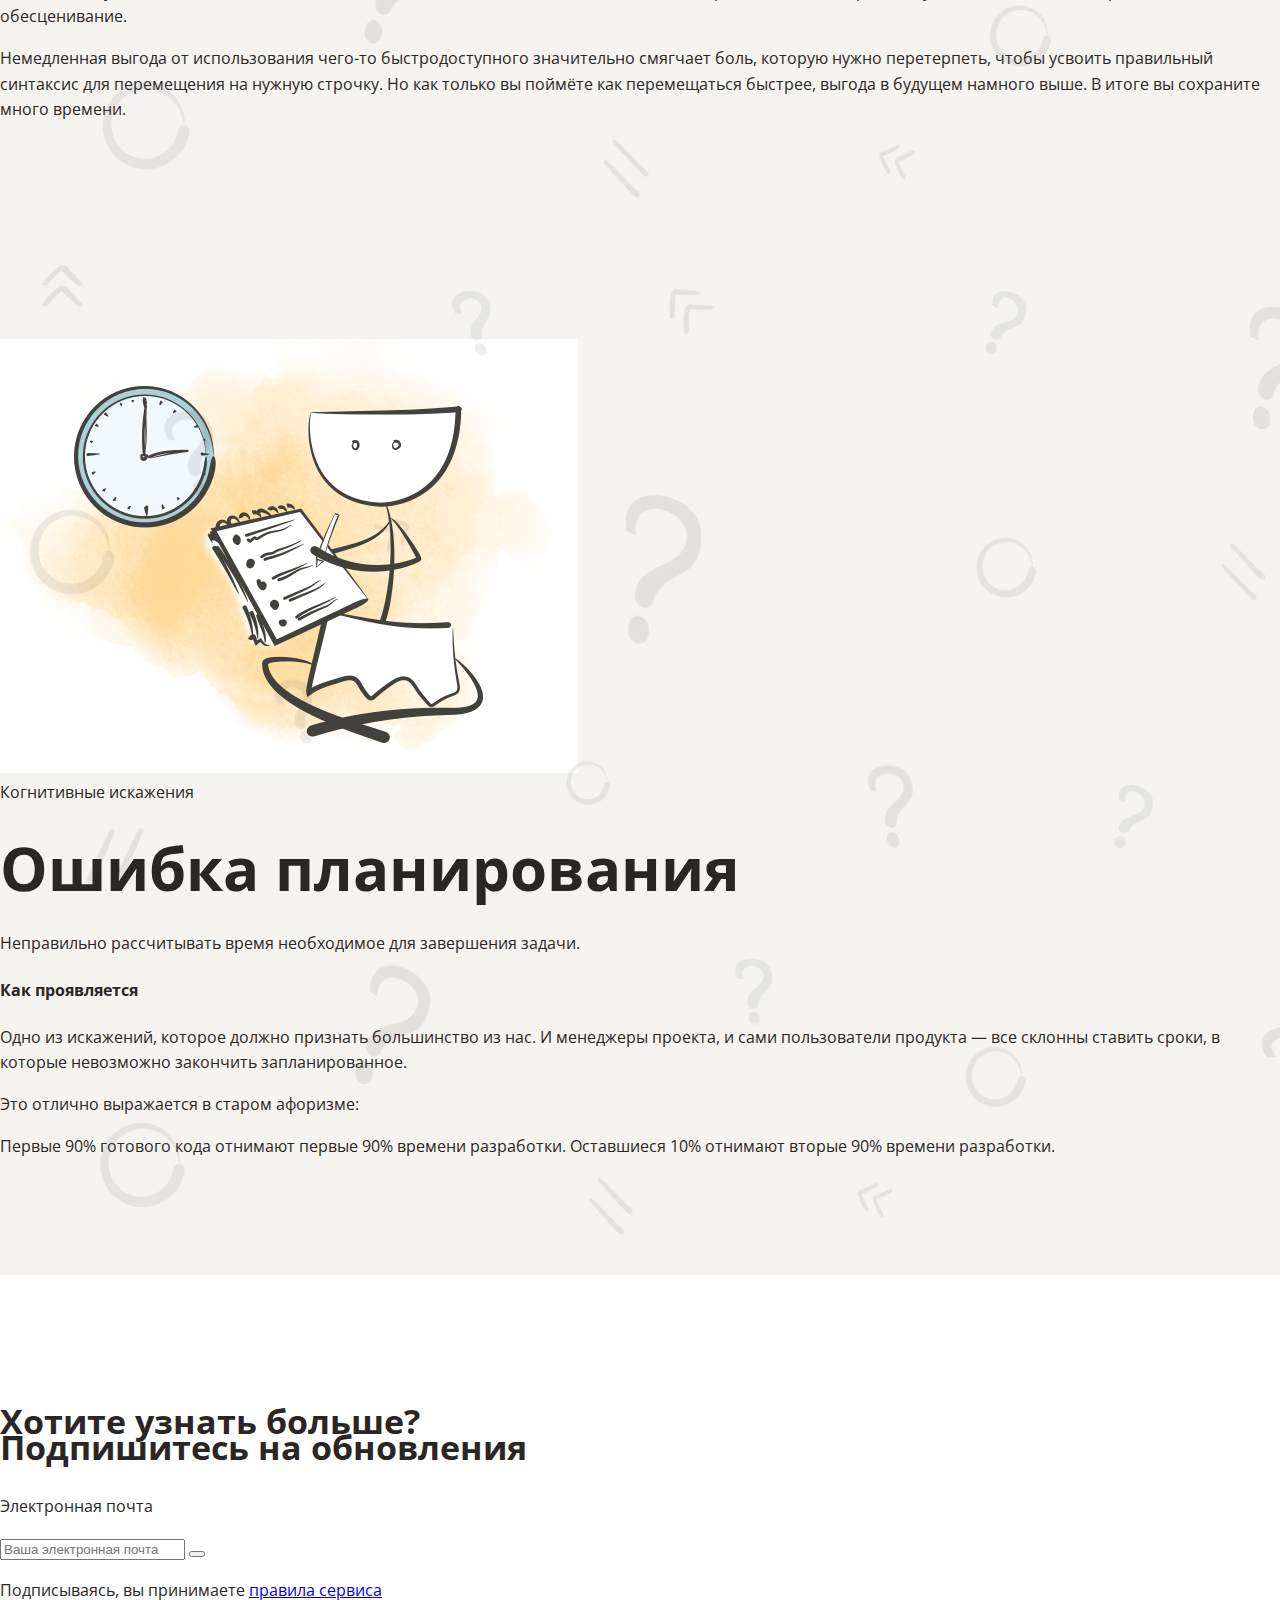
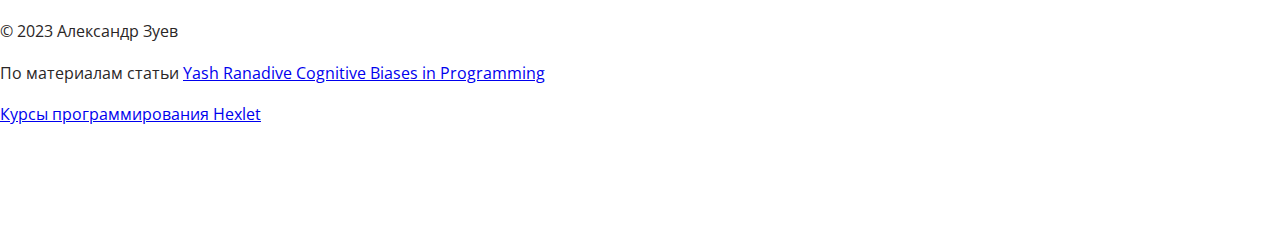
==== commit e144146c: "add footer" ====
--- a/src/index.html
+++ b/src/index.html
@@ -4,20 +4,28 @@
     <meta charset="UTF-8" />
     <meta name="viewport" content="width=device-width, initial-scale=1.0" />
     <meta http-equiv="X-UA-Compatible" content="ie=edge" />
-    <title>project: "Cognitive Distortion", author: zueech</title>
+    <title>Alexander Zuev: Cognitive Deformations</title>
 
+    <link
+      href="https://fonts.googleapis.com/css2?family=Neucha&family=Open+Sans:wght@400;700&display=swap"
+      rel="stylesheet"
+    />
     <link rel="stylesheet" href="styles/style.css" />
   </head>
   <body>
     <header class="header">
       <section class="section">
-        <img src="images/main.png" alt="Logo" class="logo-header" />
-        <div class="title-container">
-          <h1 class="title">
-            <span class="orange-txt">Когнитивные<br />искажения<br /></span>в
-            программировании
+        <img src="images/main.png" alt="Main photo" class="header-img" />
+        <div class="container">
+          <h1 class="h1">
+            <span class="text-accent"
+              >Когнитивные <br />
+              искажения</span
+            >
+            <br />
+            в программировании
           </h1>
-          <div class="header-text col-flex-container">
+          <div class="header-text flex-col-2">
             <div>
               <p>
                 Мы, разработчики, часто сталкиваемся с проблемами, которые идут
@@ -39,37 +47,282 @@
                 нейтрализовать.
               </p>
 
-              <a href="#" class="btn-header">Подробнее</a>
+              <a href="#" class="btn btn-accent header-btn">Подробнее</a>
             </div>
           </div>
         </div>
       </section>
     </header>
-
-    <main>
-      <section class="bg-white no-pe">
-        <div>
-          <h1 class="title">
-            Что же это такое,<br />
-            <span class="orange-txt">когнитивные искажения?</span>
-          </h1>
-          <p class="mg-top-30">
+    <main class="main">
+      <section class="section deformation bg-white no-pe">
+        <div class="container">
+          <h2 class="h2 text-center">
+            Что же это такое, <br />
+            <span class="text-accent">когнитивные искажения?</span>
+          </h2>
+          <p class="deformation-p text-center">
             Что такое когнитивные искажения. Petrovna Channel
           </p>
-        </div>
-        <div>
-          <iframe
-            class="video"
-            width="919"
-            height="569"
-            src="https://www.youtube.com/embed/jie9AizBqss"
-            frameborder="0"
-            allowfullscreen
-          ></iframe>
+          <div class="deformation-container text-center">
+            <iframe
+              class="video deformation-video"
+              width="919"
+              height="569"
+              src="https://www.youtube.com/embed/jie9AizBqss"
+              frameborder="0"
+              allowfullscreen
+            ></iframe>
+          </div>
+        </div>
+      </section>
+      <section id="navigation" class="section navigation bg-dark no-pe">
+        <div class="container">
+          <div class="navigation-grid">
+            <div class="navigation-title">
+              <span class="text-accent">5 когнитивных искажений</span> <br />
+              о существовании которых стоит помнить
+            </div>
+            <a href="#ikea-effect" class="navigation-link">
+              <span class="navigation-link-number">1</span>
+              <span class="navigation-link-title h3">Эффект ИКЕА</span>
+              <span class="navigation-link-text"
+                >Вы переоцениваете собственные решения, и, как следствие,
+                недооцениваете решения других.</span
+              >
+            </a>
+            <a href="#premature-optimization" class="navigation-link">
+              <span class="navigation-link-number">2</span>
+              <span class="navigation-link-title h3"
+                >Преждевременная оптимизация</span
+              >
+              <span class="navigation-link-text"
+                >Вы оптимизируете что-то задолго до того, как в этом появляется
+                необходимость.</span
+              >
+            </a>
+            <a href="#distortion-of-novelty" class="navigation-link">
+              <span class="navigation-link-number">3</span>
+              <span class="navigation-link-title h3">Искажение новизны</span>
+              <span class="navigation-link-text"
+                >Вы даёте более высокую оценку тем событиям, которые произошли
+                недавно, и недооцениваете более старые.</span
+              >
+            </a>
+            <a href="#hyperbolic-depreciation" class="navigation-link">
+              <span class="navigation-link-number">4</span>
+              <span class="navigation-link-title h3"
+                >Гиперболическое обесценивание</span
+              >
+              <span class="navigation-link-text"
+                >Вы гонитесь за немедленной маленькой выгодой и игнорируете
+                более крупную, недоступную сейчас, но доступную в будущем.</span
+              >
+            </a>
+            <a href="#errors-in-planning" class="navigation-link">
+              <span class="navigation-link-number">5</span>
+              <span class="navigation-link-title h3">Ошибка планирования</span>
+              <span class="navigation-link-text"
+                >Неправильно рассчитывать время необходимое для завершения
+                задачи.</span
+              >
+            </a>
+          </div>
+        </div>
+      </section>
+      <section id="ikea-effect" class="section ikea">
+        <div class="container">
+          <div class="flex-col-2">
+            <div class="ikea-img">
+              <img src="images/1.png" alt="" />
+            </div>
+            <div class="ikea-text">
+              <span>Когнитивные искажения</span>
+              <h2 class="h2">Эффект ИКЕА</h2>
+              <p>
+                Вы переоцениваете собственные решения, и, как следствие,
+                недооцениваете решения других.
+              </p>
+            </div>
+          </div>
+          <h4 class="h4 ikea-h4">Как проявляется</h4>
+          <div class="flex-col-2">
+            <p>
+              Когнитивное искажение называется так из-за того, что потребители
+              зачастую предпочитают покупать товары, которые они могут собрать
+              сами, а не уже собранные кем-то.
+            </p>
+            <p>
+              Мы склонны переоцнивать наши собственные решения и недооценивать
+              решения других. Если вы когда-то работали в компании, которая
+              использовала тупой внутренний инструмент вместо более удобного
+              готового решения, вы понимаете, о чём я говорю.
+            </p>
+          </div>
+        </div>
+      </section>
+      <section id="premature-optimization" class="section premature bg-brown">
+        <div class="container">
+          <div class="flex-col-2">
+            <div class="premature-text">
+              <span>Когнитивные искажения</span>
+              <h2 class="h2">Преждевременная оптимизация</h2>
+              <p>
+                Вы оптимизируете что-то задолго до того, как в этом появляется
+                необходимость.
+              </p>
+            </div>
+            <div class="premature-img">
+              <img src="images/2.png" alt="" />
+            </div>
+          </div>
+          <h4 class="h4 premature-h4">Как проявляется</h4>
+          <div class="flex-col-2">
+            <p>
+              Если вы добавите аэродинамический спойлер к своему старому
+              автомобилю вместо ремонта мотора, то автомобиль не станет быстрее
+            </p>
+            <p>
+              Отличный пример: писать максимально подтюненный и
+              высокопроизводительный код для всего лишь экспериментального
+              проекта.
+            </p>
+          </div>
+        </div>
+      </section>
+      <section id="distortion-of-novelty" class="section distortion">
+        <div class="container">
+          <div class="flex-col-2">
+            <div class="distortion-img">
+              <img src="images/3.png" alt="" />
+            </div>
+            <div class="distortion-text">
+              <span>Когнитивные искажения</span>
+              <h2 class="h2">Искажение новизны</h2>
+              <p>
+                Вы даёте более высокую оценку тем событиям, которые произошли
+                недавно, и недооцениваете более старые.
+              </p>
+            </div>
+          </div>
+          <h4 class="h4 distortion-h4">Как проявляется</h4>
+          <div class="flex-col-2">
+            <p>
+              Часто это искажение настигает нас, когда нужно решение проблемы и…
+              о! Мы как раз только что решили подобную проблему! Давайте
+              использовать это же решение, потому что оно сработало, и мы помним
+              как!
+            </p>
+            <p>
+              Вы замечаете, что пользуетесь теми же рабочими методиками раз за
+              разом? Если да, возможно, вы смотрите на разные проблемы под одним
+              и тем же углом.
+            </p>
+          </div>
+        </div>
+      </section>
+      <section id="hyperbolic-depreciation" class="section hyperbolic bg-brown">
+        <div class="container">
+          <div class="flex-col-2">
+            <div class="hyperbolic-text">
+              <span>Когнитивные искажения</span>
+              <h2 class="h2">Гиперболическое обесценивание</h2>
+              <p>
+                Вы гонитесь за немедленной маленькой выгодой и игнорируете более
+                крупную, недоступную сейчас, но доступную в будущем.
+              </p>
+            </div>
+            <div class="hyperbolic-img">
+              <img src="images/4.png" alt="" />
+            </div>
+          </div>
+          <h4 class="h4 hyperbolic-h4">Как проявляется</h4>
+          <div class="flex-col-2">
+            <p>
+              Вы когда-нибудь откладывали написание теста? Ловили себя на
+              использовании клавиш-стрелок в Vim? Поздравляю, у вас наблюдается
+              гиперболическое обесценивание.
+            </p>
+            <p>
+              Немедленная выгода от использования чего-то быстродоступного
+              значительно смягчает боль, которую нужно перетерпеть, чтобы
+              усвоить правильный синтаксис для перемещения на нужную строчку. Но
+              как только вы поймёте как перемещаться быстрее, выгода в будущем
+              намного выше. В итоге вы сохраните много времени.
+            </p>
+          </div>
+        </div>
+      </section>
+      <section id="errors-in-planning" class="section errors">
+        <div class="container">
+          <div class="flex-col-2">
+            <div class="errors-img">
+              <img src="images/5.png" alt="" />
+            </div>
+            <div class="errors-text">
+              <span>Когнитивные искажения</span>
+              <h2 class="h2">Ошибка планирования</h2>
+              <p>
+                Неправильно рассчитывать время необходимое для завершения
+                задачи.
+              </p>
+            </div>
+          </div>
+          <h4 class="h4 errors-h4">Как проявляется</h4>
+          <div class="flex-col-2">
+            <p>
+              Одно из искажений, которое должно признать большинство из нас. И
+              менеджеры проекта, и сами пользователи продукта — все склонны
+              ставить сроки, в которые невозможно закончить запланированное.
+            </p>
+            <div>
+              <p>Это отлично выражается в старом афоризме:</p>
+              <p>
+                Первые 90% готового кода отнимают первые 90% времени разработки.
+                Оставшиеся 10% отнимают вторые 90% времени разработки.
+              </p>
+            </div>
+          </div>
         </div>
       </section>
     </main>
-
-    <footer></footer>
+    <footer class="footer">
+      <section class="section bg-white no-pe">
+        <div class="container">
+          <div class="flex-col-2 footer-top">
+            <div>
+              <h3 class="h3">
+                Хотите узнать больше? <br />
+                Подпишитесь на обновления
+              </h3>
+            </div>
+            <div>
+              <div class="form-container">
+                <p class="footer-top-mail">Электронная почта</p>
+                <form action="#" class="footer-form">
+                  <input type="text" placeholder="Ваша электронная почта" />
+                  <button type="submit" class="footer-form-btn"></button>
+                </form>
+                <p class="footer-top-rules">
+                  Подписываясь, вы принимаете <a href="#">правила сервиса</a>
+                </p>
+              </div>
+            </div>
+          </div>
+          <div class="footer-copyright">
+            <p>&copy; 2023 Александр Зуев</p>
+            <p>
+              По материалам статьи
+              <a
+                href="https://medium.com/hackernoon/cognitive-biases-in-programming-5e937707c27b"
+                >Yash Ranadive Cognitive Biases in Programming</a
+              >
+            </p>
+            <p>
+              <a href="https://ru.hexlet.io/">Курсы программирования Hexlet</a>
+            </p>
+          </div>
+        </div>
+      </section>
+    </footer>
   </body>
 </html>
--- a/src/styles/style.css
+++ b/src/styles/style.css
@@ -1,22 +1,25 @@
-/** CSS STYLE **/
+/* STYLES CSS */
 
-/* Import Fonts */
+/* FONTS IMPORT */
 @import url("https://fonts.googleapis.com/css2?family=Neucha&family=Open+Sans&display=swap");
 
-/* COLOURS */
+/* COLORS */
 :root {
   --white: #fff;
-  --semi-transparent-white: #d7ccc0;
+  --white-transparent: #d7ccc0;
+  --accent: #fe8a02;
+  --dark-accent: #42413c;
+  --dark: #2a2626;
+  --dark-transparent: #908d8b;
+  --brown: #b09a81;
   --light: #f5f4f0;
-  --primary: #fe8a02;
-  --dark-primary: #42413c;
-  --dark: #2a2626;
-  --semi-transparent-dark: #908d8b;
-  --brown: #b09a81;
   --blue: #1085c5;
 }
 
 body {
+  padding: 0;
+  margin: 0;
+  overflow-x: hidden;
   /* FONT */
   font-family: "Open Sans", sans-serif;
   font-size: 16px;
@@ -24,9 +27,10 @@
   color: #2a2626;
 }
 
-/* Background */
-body::before {
+/* BACKGROUND */
+section::before {
   content: "";
+  display: block;
   position: absolute;
   top: 0;
   left: 0;
@@ -36,13 +40,19 @@
   background-repeat: no-repeat;
   background-size: cover;
   opacity: 0.1;
-  z-index: -1;
 }
 
-/* All TITLES */
+.no-pe::before {
+  content: "" !important;
+  background: none !important;
+}
+/* TITLES */
 .title {
+  padding: 0;
+  margin: 0;
   font-family: Neucha, sans-serif;
   line-height: 1.2em;
+  font-weight: 400;
   font-weight: 400;
 }
 
@@ -60,36 +70,62 @@
 
 /* SECTIONS */
 section {
-  max-width: 1110px;
-  margin: 100px auto;
+  position: relative;
+  padding: 100px 0;
+  background: var(--light);
 }
 
 /* HEADER */
-.header-container {
+.title-container {
+  position: relative;
+  max-width: 1110px;
+  margin: 0 auto;
+}
+
+.logo-header {
+  display: block;
+  height: 525px;
+  position: absolute;
+  top: 55px;
+  right: -115px;
+}
+
+.btn-header {
+  text-transform: uppercase;
+  display: inline-block;
+  background: var(--accent, #fe8a02);
+  border: none;
+  padding: 12px 24px;
+  margin-top: 24px;
+  font-weight: 700;
+  text-decoration: none;
+  color: var(--white, #fff);
+  cursor: pointer;
+}
+
+.orange-txt {
+  color: var(--accent, #fe8a02);
+}
+
+/* COLUMNS */
+.col-flex-container {
+  display: flex;
+  gap: 30px;
+}
+
+.col-flex-container > * {
+  flex-basis: 50%;
+}
+
+.header-text {
+  margin-top: 185px;
   position: relative;
 }
 
-.logo-header {
-  position: absolute;
-  height: 525px;
-  top: 55px;
-  right: -270px;
+.mg-top-30 {
+  margin-top: 30px;
 }
 
-.link-header-button {
-  background: var(--primary, #fe8a02);
-  border: none;
-  padding: 12px 24px;
-  font-weight: bold;
-  color: var(--white, #fff);
+.bg-white {
+  background-color: var(--white);
 }
-
-.orange {
-  color: var(--primary, #fe8a02);
-}
-
-.hello {
-  display: block;
-
-  color: #fff;
-}
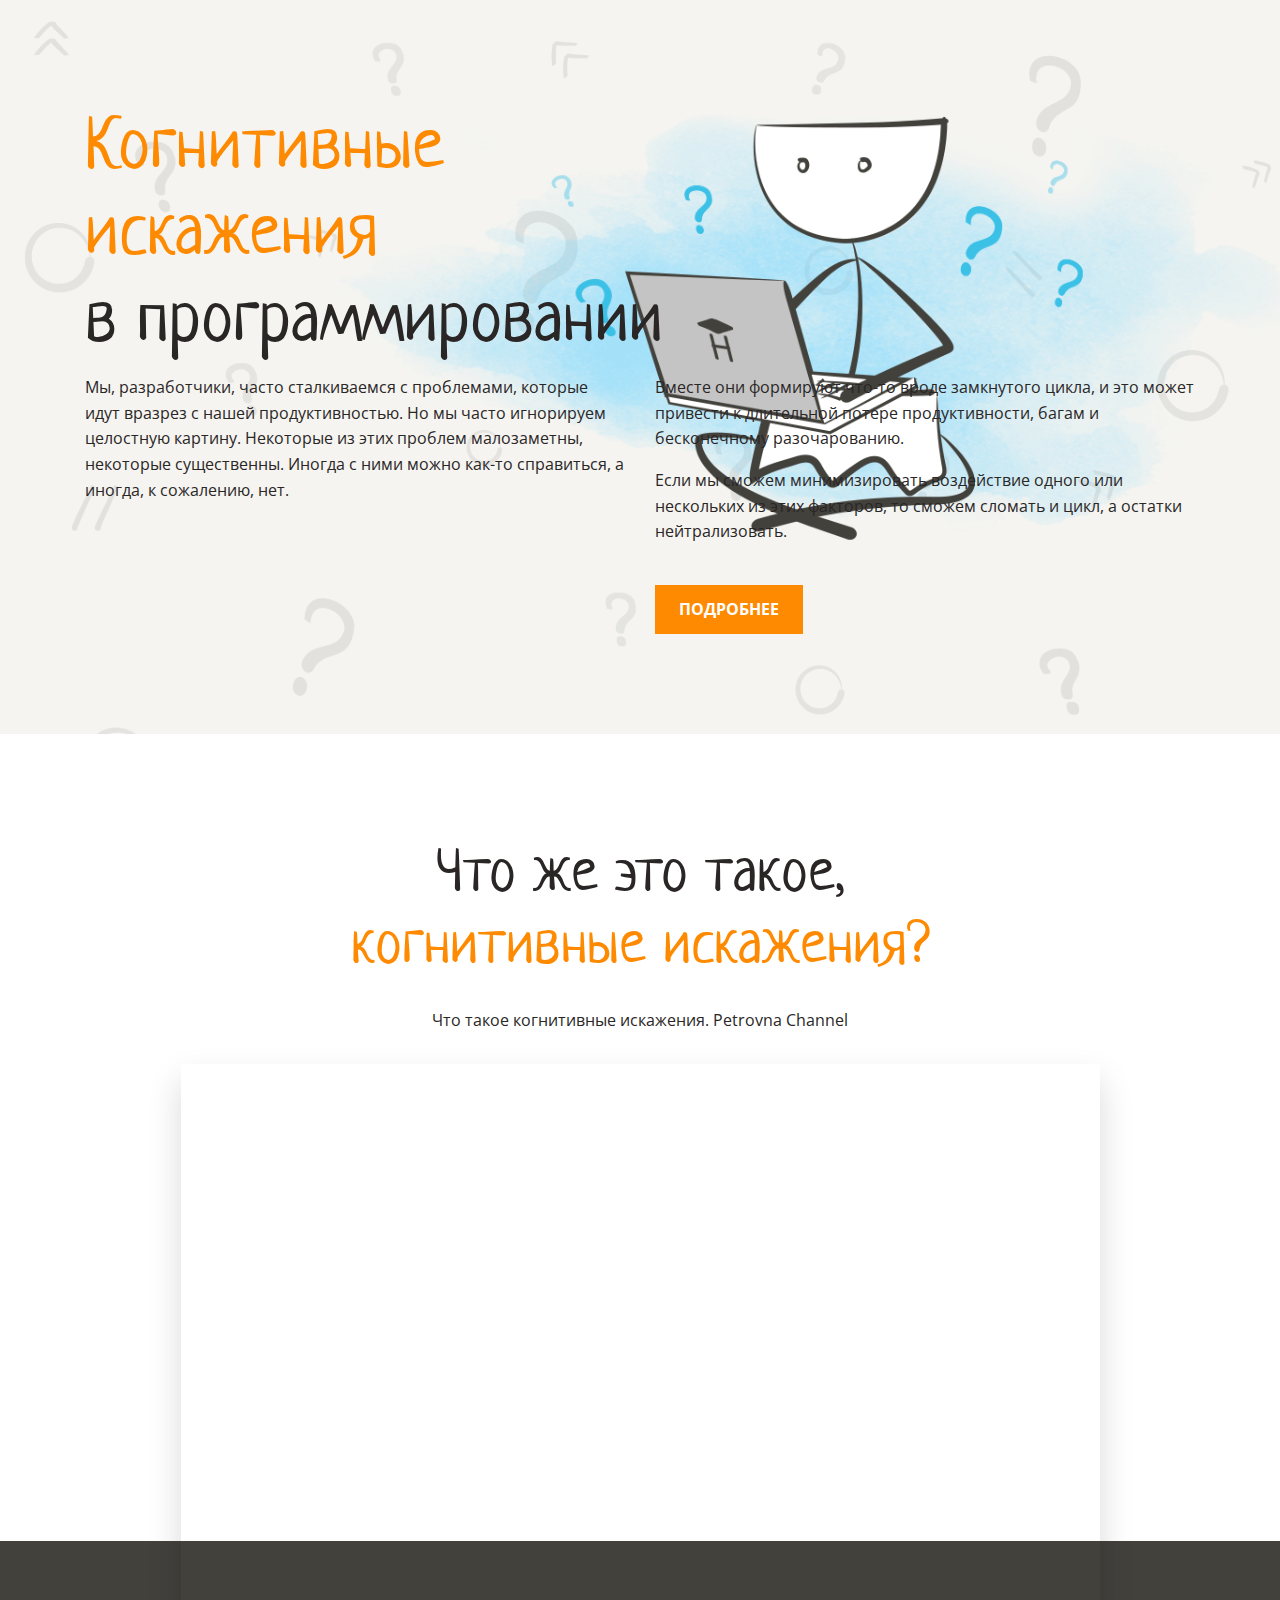
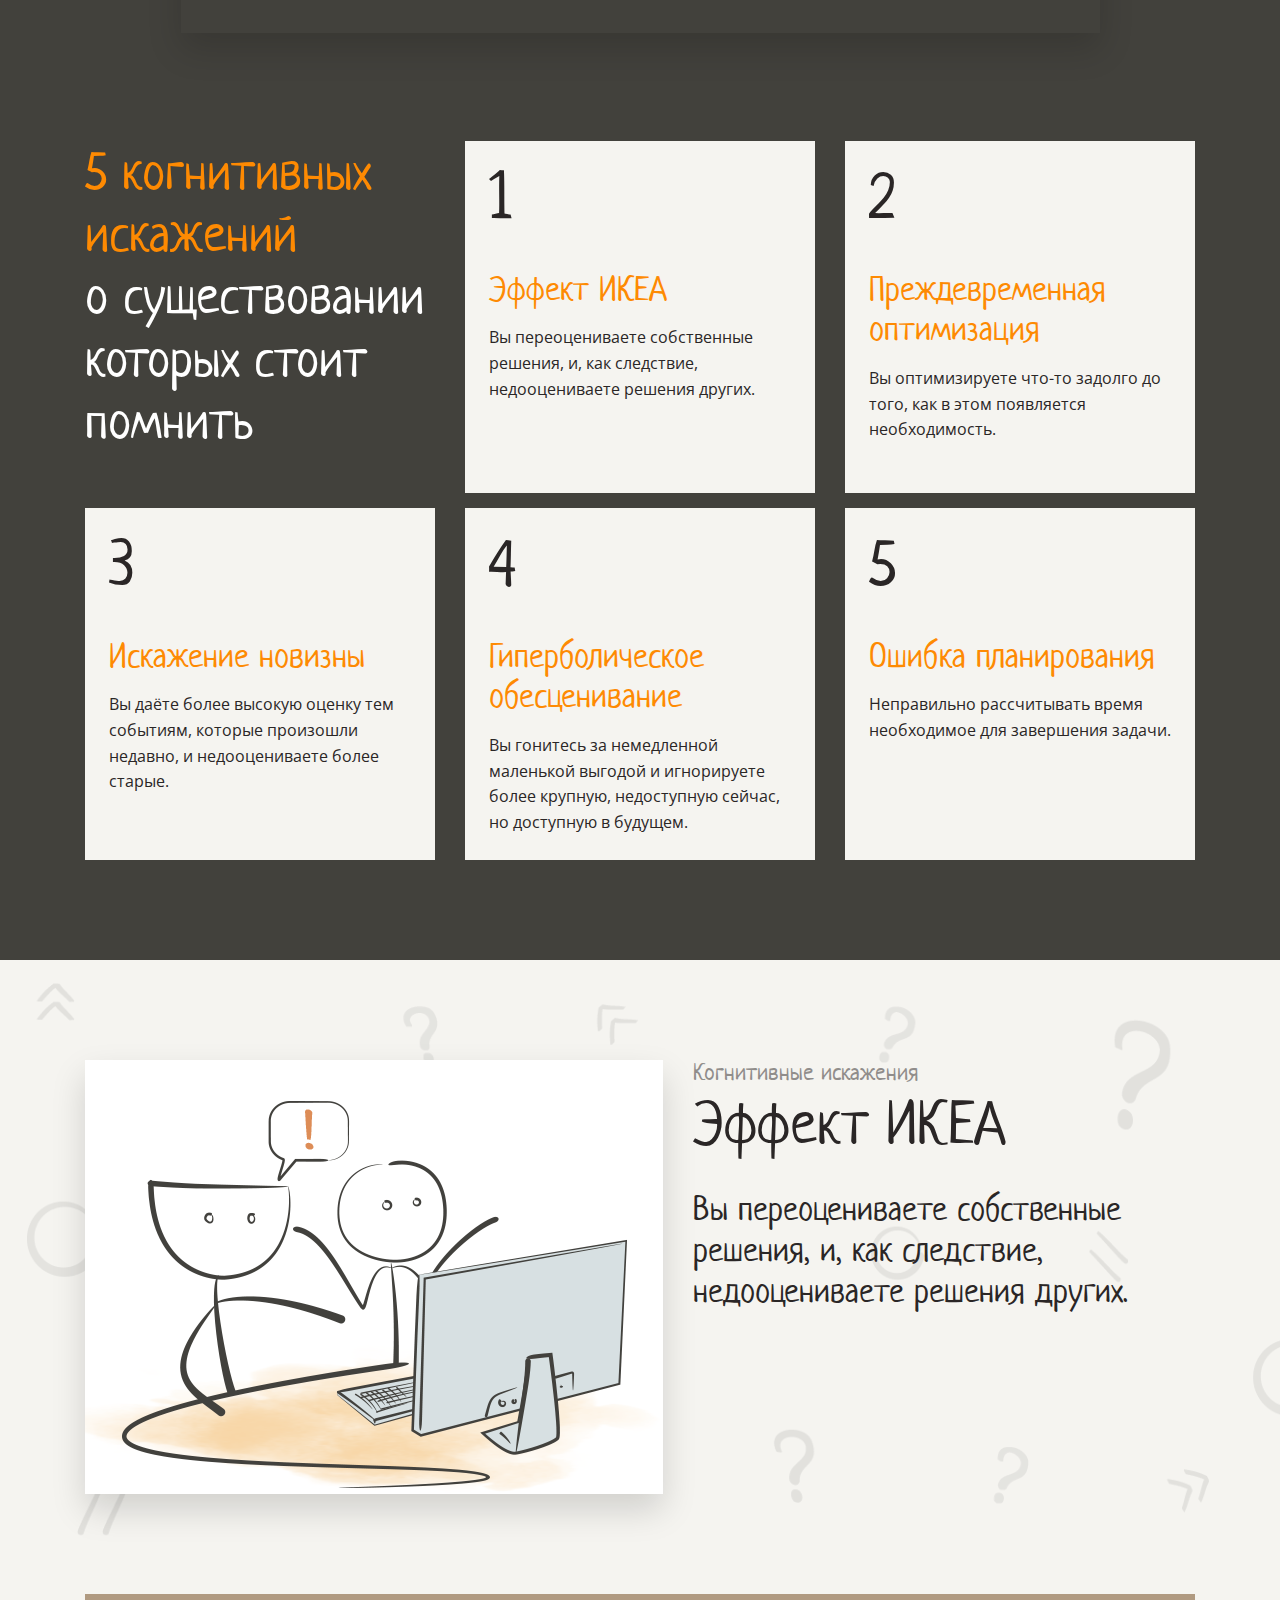
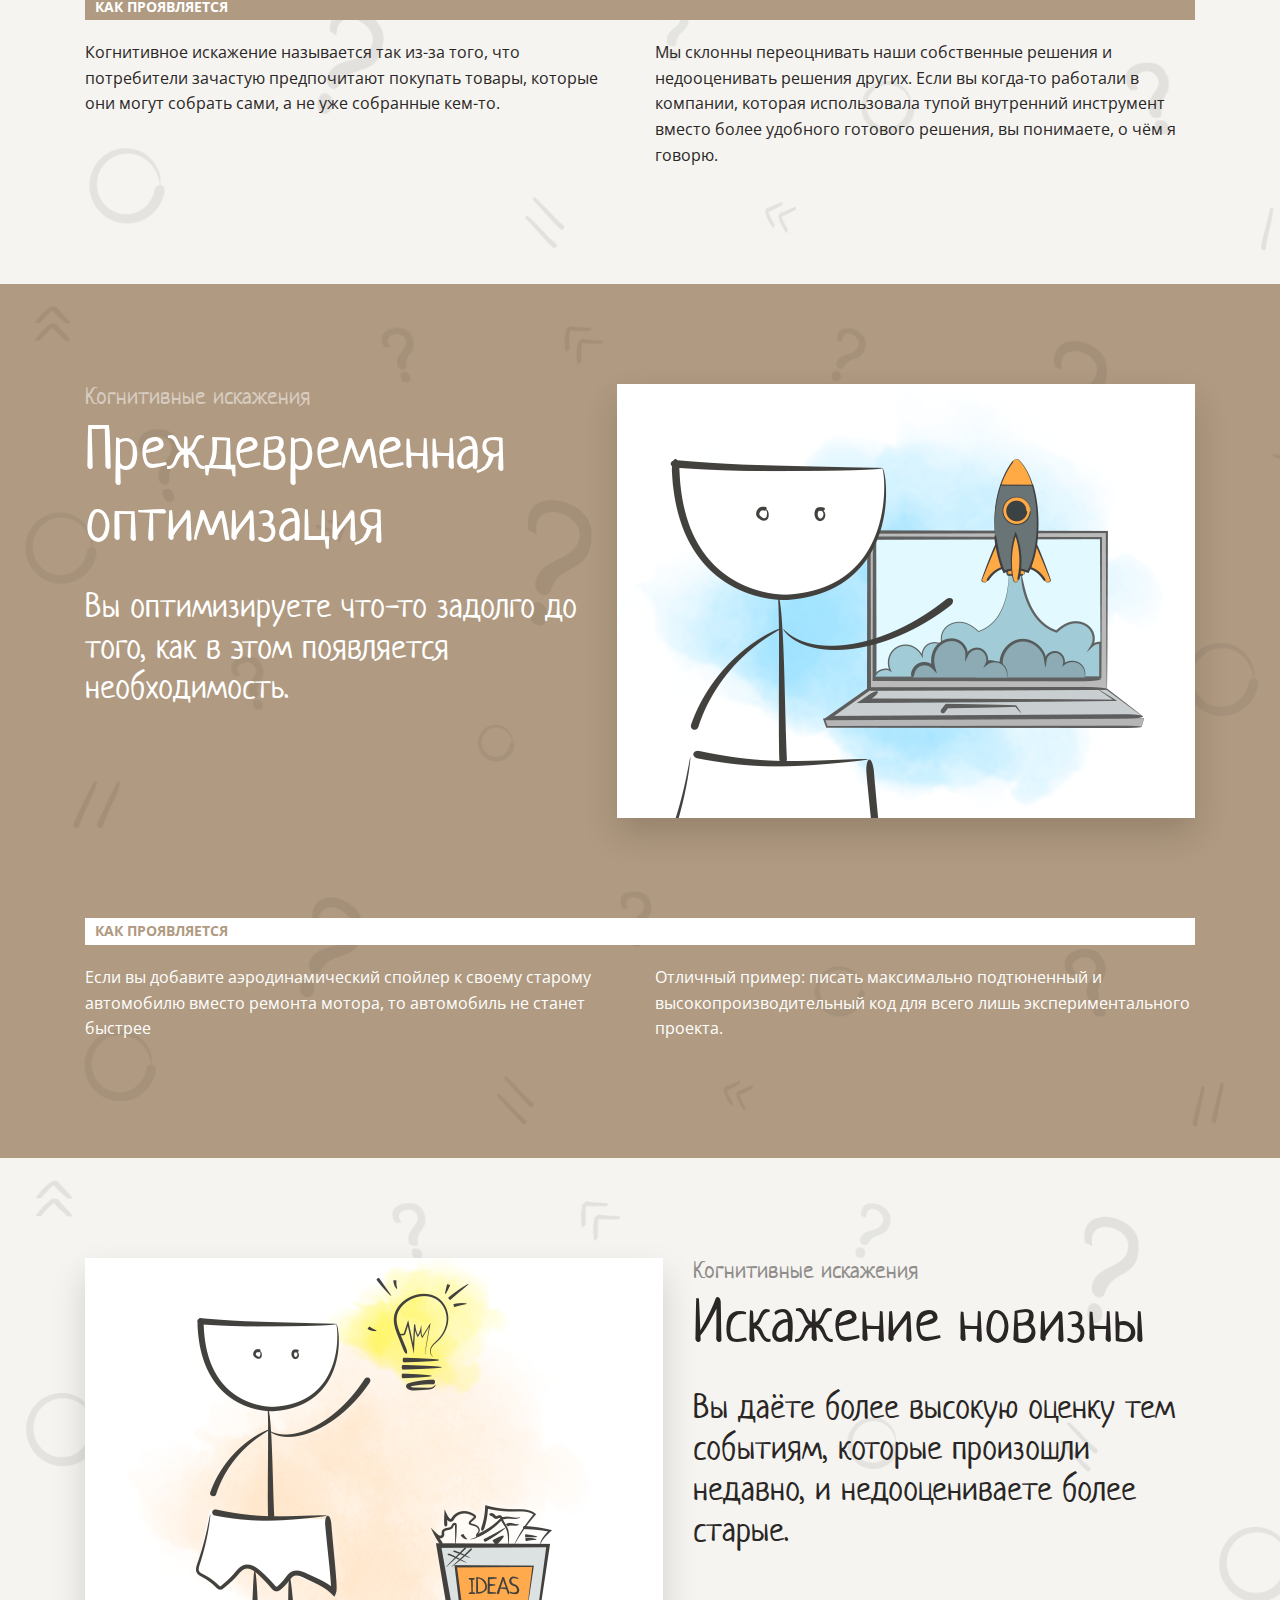
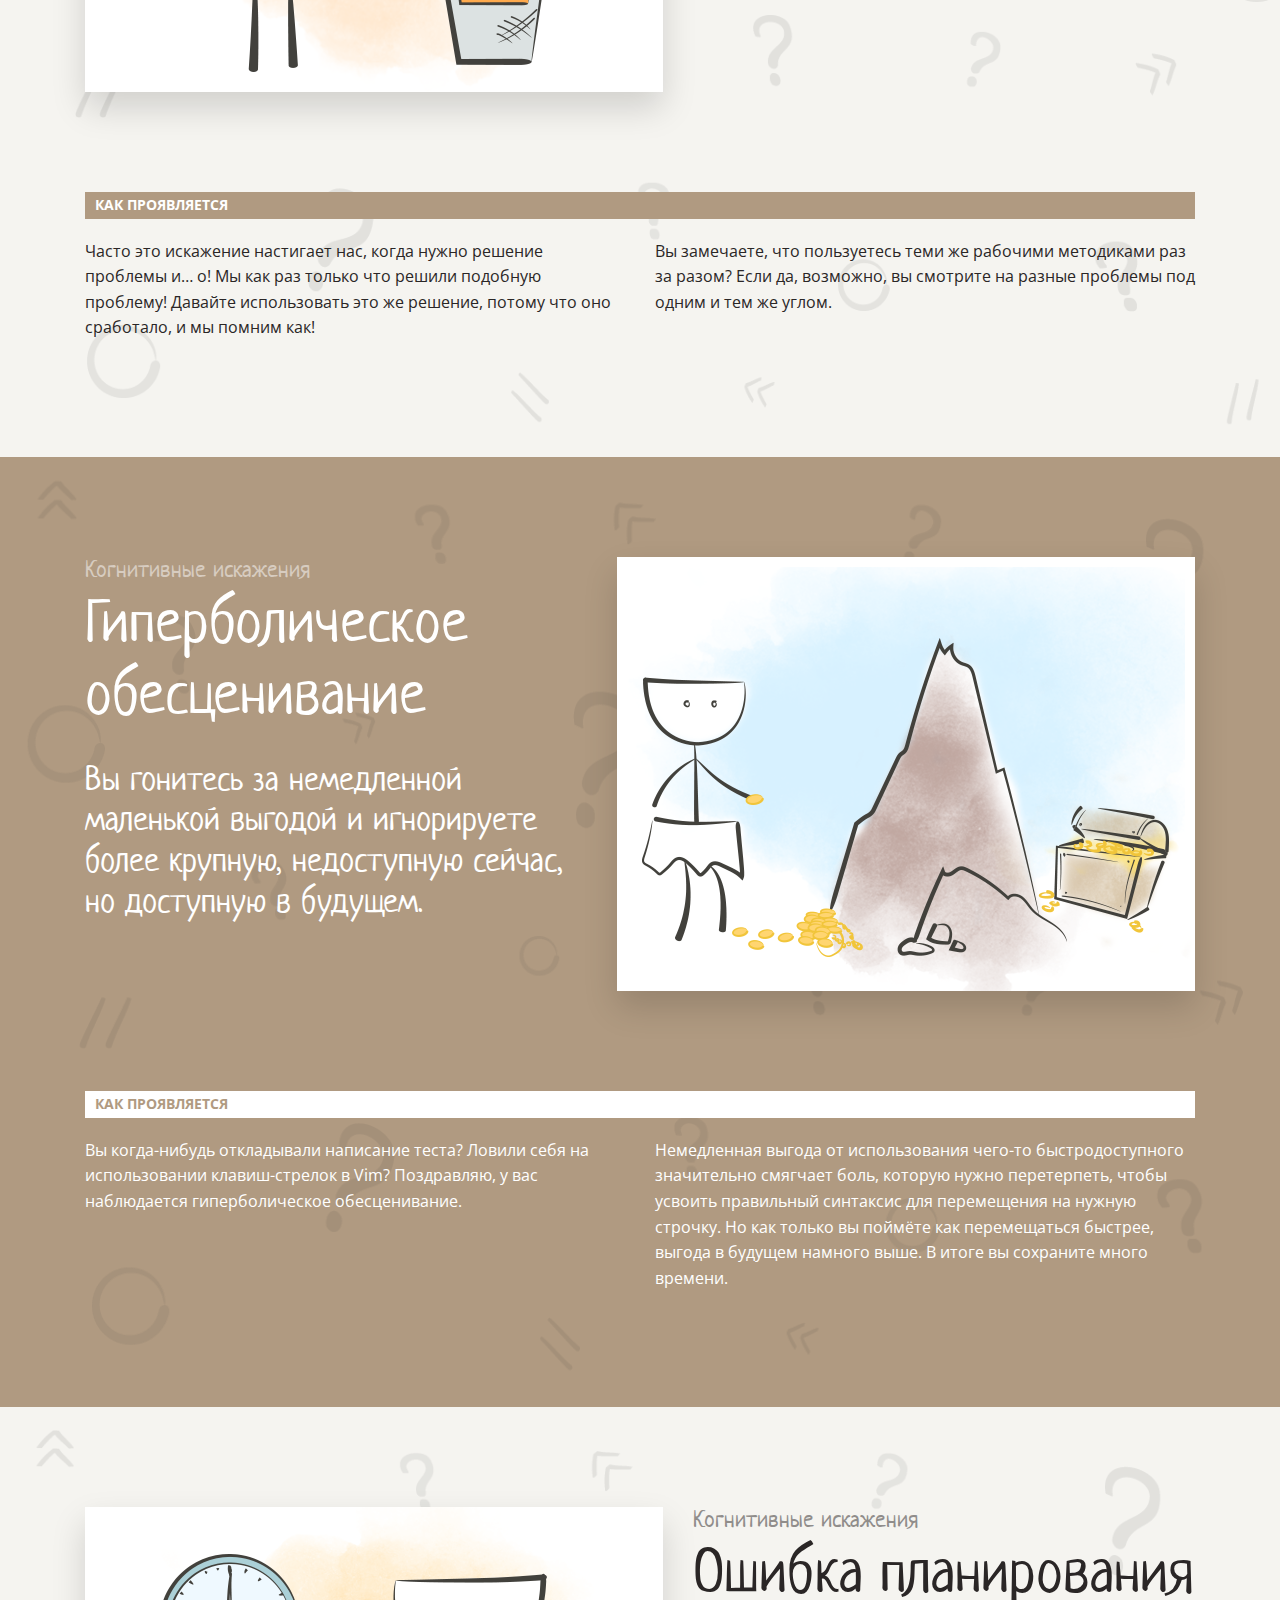
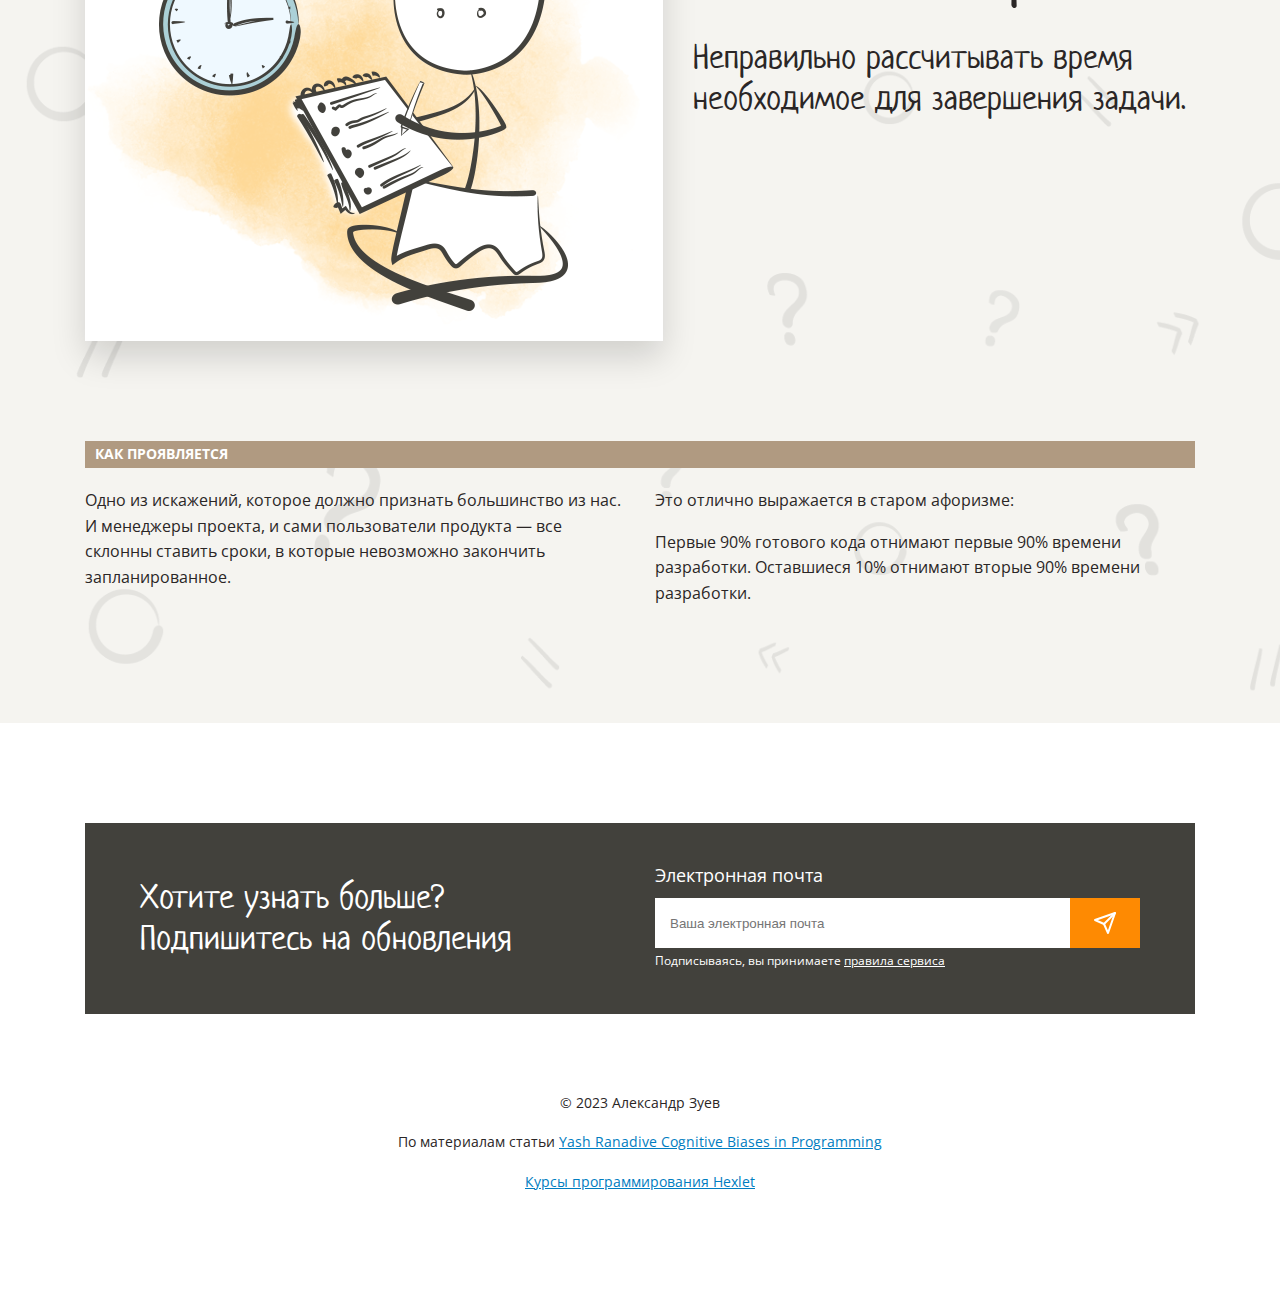
==== commit 7590f961: "fix conflicts" ====
--- a/src/index.html
+++ b/src/index.html
@@ -1,328 +1,328 @@
 <!DOCTYPE html>
 <html lang="ru">
-  <head>
-    <meta charset="UTF-8" />
-    <meta name="viewport" content="width=device-width, initial-scale=1.0" />
-    <meta http-equiv="X-UA-Compatible" content="ie=edge" />
-    <title>Alexander Zuev: Cognitive Deformations</title>
+	<head>
+		<meta charset="UTF-8" />
+		<meta name="viewport" content="width=device-width, initial-scale=1.0" />
+		<meta http-equiv="X-UA-Compatible" content="ie=edge" />
+		<title>Alexander Zuev: Cognitive Deformations</title>
 
-    <link
-      href="https://fonts.googleapis.com/css2?family=Neucha&family=Open+Sans:wght@400;700&display=swap"
-      rel="stylesheet"
-    />
-    <link rel="stylesheet" href="styles/style.css" />
-  </head>
-  <body>
-    <header class="header">
-      <section class="section">
-        <img src="images/main.png" alt="Main photo" class="header-img" />
-        <div class="container">
-          <h1 class="h1">
-            <span class="text-accent"
-              >Когнитивные <br />
-              искажения</span
-            >
-            <br />
-            в программировании
-          </h1>
-          <div class="header-text flex-col-2">
-            <div>
-              <p>
-                Мы, разработчики, часто сталкиваемся с проблемами, которые идут
-                вразрез с нашей продуктивностью. Но мы часто игнорируем
-                целостную картину. Некоторые из этих проблем малозаметны,
-                некоторые существенны. Иногда с ними можно как-то справиться, а
-                иногда, к сожалению, нет.
-              </p>
-            </div>
-            <div>
-              <p>
-                Вместе они формируют что-то вроде замкнутого цикла, и это может
-                привести к длительной потере продуктивности, багам и
-                бесконечному разочарованию.
-              </p>
-              <p>
-                Если мы сможем минимизировать воздействие одного или нескольких
-                из этих факторов, то сможем сломать и цикл, а остатки
-                нейтрализовать.
-              </p>
+		<link
+			href="https://fonts.googleapis.com/css2?family=Neucha&family=Open+Sans:wght@400;700&display=swap"
+			rel="stylesheet"
+		/>
+		<link rel="stylesheet" href="styles/style.css" />
+	</head>
+	<body>
+		<header class="header">
+			<section class="section">
+				<img src="images/main.png" alt="Main photo" class="header-img" />
+				<div class="container">
+					<h1 class="h1">
+						<span class="text-accent"
+							>Когнитивные <br />
+							искажения</span
+						>
+						<br />
+						в программировании
+					</h1>
+					<div class="header-text flex-col-2">
+						<div>
+							<p>
+								Мы, разработчики, часто сталкиваемся с проблемами, которые идут
+								вразрез с нашей продуктивностью. Но мы часто игнорируем
+								целостную картину. Некоторые из этих проблем малозаметны,
+								некоторые существенны. Иногда с ними можно как-то справиться, а
+								иногда, к сожалению, нет.
+							</p>
+						</div>
+						<div>
+							<p>
+								Вместе они формируют что-то вроде замкнутого цикла, и это может
+								привести к длительной потере продуктивности, багам и
+								бесконечному разочарованию.
+							</p>
+							<p>
+								Если мы сможем минимизировать воздействие одного или нескольких
+								из этих факторов, то сможем сломать и цикл, а остатки
+								нейтрализовать.
+							</p>
 
-              <a href="#" class="btn btn-accent header-btn">Подробнее</a>
-            </div>
-          </div>
-        </div>
-      </section>
-    </header>
-    <main class="main">
-      <section class="section deformation bg-white no-pe">
-        <div class="container">
-          <h2 class="h2 text-center">
-            Что же это такое, <br />
-            <span class="text-accent">когнитивные искажения?</span>
-          </h2>
-          <p class="deformation-p text-center">
-            Что такое когнитивные искажения. Petrovna Channel
-          </p>
-          <div class="deformation-container text-center">
-            <iframe
-              class="video deformation-video"
-              width="919"
-              height="569"
-              src="https://www.youtube.com/embed/jie9AizBqss"
-              frameborder="0"
-              allowfullscreen
-            ></iframe>
-          </div>
-        </div>
-      </section>
-      <section id="navigation" class="section navigation bg-dark no-pe">
-        <div class="container">
-          <div class="navigation-grid">
-            <div class="navigation-title">
-              <span class="text-accent">5 когнитивных искажений</span> <br />
-              о существовании которых стоит помнить
-            </div>
-            <a href="#ikea-effect" class="navigation-link">
-              <span class="navigation-link-number">1</span>
-              <span class="navigation-link-title h3">Эффект ИКЕА</span>
-              <span class="navigation-link-text"
-                >Вы переоцениваете собственные решения, и, как следствие,
-                недооцениваете решения других.</span
-              >
-            </a>
-            <a href="#premature-optimization" class="navigation-link">
-              <span class="navigation-link-number">2</span>
-              <span class="navigation-link-title h3"
-                >Преждевременная оптимизация</span
-              >
-              <span class="navigation-link-text"
-                >Вы оптимизируете что-то задолго до того, как в этом появляется
-                необходимость.</span
-              >
-            </a>
-            <a href="#distortion-of-novelty" class="navigation-link">
-              <span class="navigation-link-number">3</span>
-              <span class="navigation-link-title h3">Искажение новизны</span>
-              <span class="navigation-link-text"
-                >Вы даёте более высокую оценку тем событиям, которые произошли
-                недавно, и недооцениваете более старые.</span
-              >
-            </a>
-            <a href="#hyperbolic-depreciation" class="navigation-link">
-              <span class="navigation-link-number">4</span>
-              <span class="navigation-link-title h3"
-                >Гиперболическое обесценивание</span
-              >
-              <span class="navigation-link-text"
-                >Вы гонитесь за немедленной маленькой выгодой и игнорируете
-                более крупную, недоступную сейчас, но доступную в будущем.</span
-              >
-            </a>
-            <a href="#errors-in-planning" class="navigation-link">
-              <span class="navigation-link-number">5</span>
-              <span class="navigation-link-title h3">Ошибка планирования</span>
-              <span class="navigation-link-text"
-                >Неправильно рассчитывать время необходимое для завершения
-                задачи.</span
-              >
-            </a>
-          </div>
-        </div>
-      </section>
-      <section id="ikea-effect" class="section ikea">
-        <div class="container">
-          <div class="flex-col-2">
-            <div class="ikea-img">
-              <img src="images/1.png" alt="" />
-            </div>
-            <div class="ikea-text">
-              <span>Когнитивные искажения</span>
-              <h2 class="h2">Эффект ИКЕА</h2>
-              <p>
-                Вы переоцениваете собственные решения, и, как следствие,
-                недооцениваете решения других.
-              </p>
-            </div>
-          </div>
-          <h4 class="h4 ikea-h4">Как проявляется</h4>
-          <div class="flex-col-2">
-            <p>
-              Когнитивное искажение называется так из-за того, что потребители
-              зачастую предпочитают покупать товары, которые они могут собрать
-              сами, а не уже собранные кем-то.
-            </p>
-            <p>
-              Мы склонны переоцнивать наши собственные решения и недооценивать
-              решения других. Если вы когда-то работали в компании, которая
-              использовала тупой внутренний инструмент вместо более удобного
-              готового решения, вы понимаете, о чём я говорю.
-            </p>
-          </div>
-        </div>
-      </section>
-      <section id="premature-optimization" class="section premature bg-brown">
-        <div class="container">
-          <div class="flex-col-2">
-            <div class="premature-text">
-              <span>Когнитивные искажения</span>
-              <h2 class="h2">Преждевременная оптимизация</h2>
-              <p>
-                Вы оптимизируете что-то задолго до того, как в этом появляется
-                необходимость.
-              </p>
-            </div>
-            <div class="premature-img">
-              <img src="images/2.png" alt="" />
-            </div>
-          </div>
-          <h4 class="h4 premature-h4">Как проявляется</h4>
-          <div class="flex-col-2">
-            <p>
-              Если вы добавите аэродинамический спойлер к своему старому
-              автомобилю вместо ремонта мотора, то автомобиль не станет быстрее
-            </p>
-            <p>
-              Отличный пример: писать максимально подтюненный и
-              высокопроизводительный код для всего лишь экспериментального
-              проекта.
-            </p>
-          </div>
-        </div>
-      </section>
-      <section id="distortion-of-novelty" class="section distortion">
-        <div class="container">
-          <div class="flex-col-2">
-            <div class="distortion-img">
-              <img src="images/3.png" alt="" />
-            </div>
-            <div class="distortion-text">
-              <span>Когнитивные искажения</span>
-              <h2 class="h2">Искажение новизны</h2>
-              <p>
-                Вы даёте более высокую оценку тем событиям, которые произошли
-                недавно, и недооцениваете более старые.
-              </p>
-            </div>
-          </div>
-          <h4 class="h4 distortion-h4">Как проявляется</h4>
-          <div class="flex-col-2">
-            <p>
-              Часто это искажение настигает нас, когда нужно решение проблемы и…
-              о! Мы как раз только что решили подобную проблему! Давайте
-              использовать это же решение, потому что оно сработало, и мы помним
-              как!
-            </p>
-            <p>
-              Вы замечаете, что пользуетесь теми же рабочими методиками раз за
-              разом? Если да, возможно, вы смотрите на разные проблемы под одним
-              и тем же углом.
-            </p>
-          </div>
-        </div>
-      </section>
-      <section id="hyperbolic-depreciation" class="section hyperbolic bg-brown">
-        <div class="container">
-          <div class="flex-col-2">
-            <div class="hyperbolic-text">
-              <span>Когнитивные искажения</span>
-              <h2 class="h2">Гиперболическое обесценивание</h2>
-              <p>
-                Вы гонитесь за немедленной маленькой выгодой и игнорируете более
-                крупную, недоступную сейчас, но доступную в будущем.
-              </p>
-            </div>
-            <div class="hyperbolic-img">
-              <img src="images/4.png" alt="" />
-            </div>
-          </div>
-          <h4 class="h4 hyperbolic-h4">Как проявляется</h4>
-          <div class="flex-col-2">
-            <p>
-              Вы когда-нибудь откладывали написание теста? Ловили себя на
-              использовании клавиш-стрелок в Vim? Поздравляю, у вас наблюдается
-              гиперболическое обесценивание.
-            </p>
-            <p>
-              Немедленная выгода от использования чего-то быстродоступного
-              значительно смягчает боль, которую нужно перетерпеть, чтобы
-              усвоить правильный синтаксис для перемещения на нужную строчку. Но
-              как только вы поймёте как перемещаться быстрее, выгода в будущем
-              намного выше. В итоге вы сохраните много времени.
-            </p>
-          </div>
-        </div>
-      </section>
-      <section id="errors-in-planning" class="section errors">
-        <div class="container">
-          <div class="flex-col-2">
-            <div class="errors-img">
-              <img src="images/5.png" alt="" />
-            </div>
-            <div class="errors-text">
-              <span>Когнитивные искажения</span>
-              <h2 class="h2">Ошибка планирования</h2>
-              <p>
-                Неправильно рассчитывать время необходимое для завершения
-                задачи.
-              </p>
-            </div>
-          </div>
-          <h4 class="h4 errors-h4">Как проявляется</h4>
-          <div class="flex-col-2">
-            <p>
-              Одно из искажений, которое должно признать большинство из нас. И
-              менеджеры проекта, и сами пользователи продукта — все склонны
-              ставить сроки, в которые невозможно закончить запланированное.
-            </p>
-            <div>
-              <p>Это отлично выражается в старом афоризме:</p>
-              <p>
-                Первые 90% готового кода отнимают первые 90% времени разработки.
-                Оставшиеся 10% отнимают вторые 90% времени разработки.
-              </p>
-            </div>
-          </div>
-        </div>
-      </section>
-    </main>
-    <footer class="footer">
-      <section class="section bg-white no-pe">
-        <div class="container">
-          <div class="flex-col-2 footer-top">
-            <div>
-              <h3 class="h3">
-                Хотите узнать больше? <br />
-                Подпишитесь на обновления
-              </h3>
-            </div>
-            <div>
-              <div class="form-container">
-                <p class="footer-top-mail">Электронная почта</p>
-                <form action="#" class="footer-form">
-                  <input type="text" placeholder="Ваша электронная почта" />
-                  <button type="submit" class="footer-form-btn"></button>
-                </form>
-                <p class="footer-top-rules">
-                  Подписываясь, вы принимаете <a href="#">правила сервиса</a>
-                </p>
-              </div>
-            </div>
-          </div>
-          <div class="footer-copyright">
-            <p>&copy; 2023 Александр Зуев</p>
-            <p>
-              По материалам статьи
-              <a
-                href="https://medium.com/hackernoon/cognitive-biases-in-programming-5e937707c27b"
-                >Yash Ranadive Cognitive Biases in Programming</a
-              >
-            </p>
-            <p>
-              <a href="https://ru.hexlet.io/">Курсы программирования Hexlet</a>
-            </p>
-          </div>
-        </div>
-      </section>
-    </footer>
-  </body>
+							<a href="#" class="btn btn-accent header-btn">Подробнее</a>
+						</div>
+					</div>
+				</div>
+			</section>
+		</header>
+		<main class="main">
+			<section class="section deformation bg-white no-pe">
+				<div class="container">
+					<h2 class="h2 text-center">
+						Что же это такое, <br />
+						<span class="text-accent">когнитивные искажения?</span>
+					</h2>
+					<p class="deformation-p text-center">
+						Что такое когнитивные искажения. Petrovna Channel
+					</p>
+					<div class="deformation-container text-center">
+						<iframe
+							class="video deformation-video"
+							width="919"
+							height="569"
+							src="https://www.youtube.com/embed/jie9AizBqss"
+							frameborder="0"
+							allowfullscreen
+						></iframe>
+					</div>
+				</div>
+			</section>
+			<section id="navigation" class="section navigation bg-dark no-pe">
+				<div class="container">
+					<div class="navigation-grid">
+						<div class="navigation-title">
+							<span class="text-accent">5 когнитивных искажений</span> <br />
+							о существовании которых стоит помнить
+						</div>
+						<a href="#ikea-effect" class="navigation-link">
+							<span class="navigation-link-number">1</span>
+							<span class="navigation-link-title h3">Эффект ИКЕА</span>
+							<span class="navigation-link-text"
+								>Вы переоцениваете собственные решения, и, как следствие,
+								недооцениваете решения других.</span
+							>
+						</a>
+						<a href="#premature-optimization" class="navigation-link">
+							<span class="navigation-link-number">2</span>
+							<span class="navigation-link-title h3"
+								>Преждевременная оптимизация</span
+							>
+							<span class="navigation-link-text"
+								>Вы оптимизируете что-то задолго до того, как в этом появляется
+								необходимость.</span
+							>
+						</a>
+						<a href="#distortion-of-novelty" class="navigation-link">
+							<span class="navigation-link-number">3</span>
+							<span class="navigation-link-title h3">Искажение новизны</span>
+							<span class="navigation-link-text"
+								>Вы даёте более высокую оценку тем событиям, которые произошли
+								недавно, и недооцениваете более старые.</span
+							>
+						</a>
+						<a href="#hyperbolic-depreciation" class="navigation-link">
+							<span class="navigation-link-number">4</span>
+							<span class="navigation-link-title h3"
+								>Гиперболическое обесценивание</span
+							>
+							<span class="navigation-link-text"
+								>Вы гонитесь за немедленной маленькой выгодой и игнорируете
+								более крупную, недоступную сейчас, но доступную в будущем.</span
+							>
+						</a>
+						<a href="#errors-in-planning" class="navigation-link">
+							<span class="navigation-link-number">5</span>
+							<span class="navigation-link-title h3">Ошибка планирования</span>
+							<span class="navigation-link-text"
+								>Неправильно рассчитывать время необходимое для завершения
+								задачи.</span
+							>
+						</a>
+					</div>
+				</div>
+			</section>
+			<section id="ikea-effect" class="section ikea">
+				<div class="container">
+					<div class="flex-col-2">
+						<div class="ikea-img">
+							<img src="images/1.png" alt="" />
+						</div>
+						<div class="ikea-text">
+							<span>Когнитивные искажения</span>
+							<h2 class="h2">Эффект ИКЕА</h2>
+							<p>
+								Вы переоцениваете собственные решения, и, как следствие,
+								недооцениваете решения других.
+							</p>
+						</div>
+					</div>
+					<h4 class="h4 ikea-h4">Как проявляется</h4>
+					<div class="flex-col-2">
+						<p>
+							Когнитивное искажение называется так из-за того, что потребители
+							зачастую предпочитают покупать товары, которые они могут собрать
+							сами, а не уже собранные кем-то.
+						</p>
+						<p>
+							Мы склонны переоцнивать наши собственные решения и недооценивать
+							решения других. Если вы когда-то работали в компании, которая
+							использовала тупой внутренний инструмент вместо более удобного
+							готового решения, вы понимаете, о чём я говорю.
+						</p>
+					</div>
+				</div>
+			</section>
+			<section id="premature-optimization" class="section premature bg-brown">
+				<div class="container">
+					<div class="flex-col-2">
+						<div class="premature-text">
+							<span>Когнитивные искажения</span>
+							<h2 class="h2">Преждевременная оптимизация</h2>
+							<p>
+								Вы оптимизируете что-то задолго до того, как в этом появляется
+								необходимость.
+							</p>
+						</div>
+						<div class="premature-img">
+							<img src="images/2.png" alt="" />
+						</div>
+					</div>
+					<h4 class="h4 premature-h4">Как проявляется</h4>
+					<div class="flex-col-2">
+						<p>
+							Если вы добавите аэродинамический спойлер к своему старому
+							автомобилю вместо ремонта мотора, то автомобиль не станет быстрее
+						</p>
+						<p>
+							Отличный пример: писать максимально подтюненный и
+							высокопроизводительный код для всего лишь экспериментального
+							проекта.
+						</p>
+					</div>
+				</div>
+			</section>
+			<section id="distortion-of-novelty" class="section distortion">
+				<div class="container">
+					<div class="flex-col-2">
+						<div class="distortion-img">
+							<img src="images/3.png" alt="" />
+						</div>
+						<div class="distortion-text">
+							<span>Когнитивные искажения</span>
+							<h2 class="h2">Искажение новизны</h2>
+							<p>
+								Вы даёте более высокую оценку тем событиям, которые произошли
+								недавно, и недооцениваете более старые.
+							</p>
+						</div>
+					</div>
+					<h4 class="h4 distortion-h4">Как проявляется</h4>
+					<div class="flex-col-2">
+						<p>
+							Часто это искажение настигает нас, когда нужно решение проблемы и…
+							о! Мы как раз только что решили подобную проблему! Давайте
+							использовать это же решение, потому что оно сработало, и мы помним
+							как!
+						</p>
+						<p>
+							Вы замечаете, что пользуетесь теми же рабочими методиками раз за
+							разом? Если да, возможно, вы смотрите на разные проблемы под одним
+							и тем же углом.
+						</p>
+					</div>
+				</div>
+			</section>
+			<section id="hyperbolic-depreciation" class="section hyperbolic bg-brown">
+				<div class="container">
+					<div class="flex-col-2">
+						<div class="hyperbolic-text">
+							<span>Когнитивные искажения</span>
+							<h2 class="h2">Гиперболическое обесценивание</h2>
+							<p>
+								Вы гонитесь за немедленной маленькой выгодой и игнорируете более
+								крупную, недоступную сейчас, но доступную в будущем.
+							</p>
+						</div>
+						<div class="hyperbolic-img">
+							<img src="images/4.png" alt="" />
+						</div>
+					</div>
+					<h4 class="h4 hyperbolic-h4">Как проявляется</h4>
+					<div class="flex-col-2">
+						<p>
+							Вы когда-нибудь откладывали написание теста? Ловили себя на
+							использовании клавиш-стрелок в Vim? Поздравляю, у вас наблюдается
+							гиперболическое обесценивание.
+						</p>
+						<p>
+							Немедленная выгода от использования чего-то быстродоступного
+							значительно смягчает боль, которую нужно перетерпеть, чтобы
+							усвоить правильный синтаксис для перемещения на нужную строчку. Но
+							как только вы поймёте как перемещаться быстрее, выгода в будущем
+							намного выше. В итоге вы сохраните много времени.
+						</p>
+					</div>
+				</div>
+			</section>
+			<section id="errors-in-planning" class="section errors">
+				<div class="container">
+					<div class="flex-col-2">
+						<div class="errors-img">
+							<img src="images/5.png" alt="" />
+						</div>
+						<div class="errors-text">
+							<span>Когнитивные искажения</span>
+							<h2 class="h2">Ошибка планирования</h2>
+							<p>
+								Неправильно рассчитывать время необходимое для завершения
+								задачи.
+							</p>
+						</div>
+					</div>
+					<h4 class="h4 errors-h4">Как проявляется</h4>
+					<div class="flex-col-2">
+						<p>
+							Одно из искажений, которое должно признать большинство из нас. И
+							менеджеры проекта, и сами пользователи продукта — все склонны
+							ставить сроки, в которые невозможно закончить запланированное.
+						</p>
+						<div>
+							<p>Это отлично выражается в старом афоризме:</p>
+							<p>
+								Первые 90% готового кода отнимают первые 90% времени разработки.
+								Оставшиеся 10% отнимают вторые 90% времени разработки.
+							</p>
+						</div>
+					</div>
+				</div>
+			</section>
+		</main>
+		<footer class="footer">
+			<section class="section bg-white no-pe">
+				<div class="container">
+					<div class="flex-col-2 footer-top">
+						<div>
+							<h3 class="h3">
+								Хотите узнать больше? <br />
+								Подпишитесь на обновления
+							</h3>
+						</div>
+						<div>
+							<div class="form-container">
+								<p class="footer-top-mail">Электронная почта</p>
+								<form action="#" class="footer-form">
+									<input type="text" placeholder="Ваша электронная почта" />
+									<button type="submit" class="footer-form-btn"></button>
+								</form>
+								<p class="footer-top-rules">
+									Подписываясь, вы принимаете <a href="#">правила сервиса</a>
+								</p>
+							</div>
+						</div>
+					</div>
+					<div class="footer-copyright">
+						<p>&copy; 2023 Александр Зуев</p>
+						<p>
+							По материалам статьи
+							<a
+								href="https://medium.com/hackernoon/cognitive-biases-in-programming-5e937707c27b"
+								>Yash Ranadive Cognitive Biases in Programming</a
+							>
+						</p>
+						<p>
+							<a href="https://ru.hexlet.io/">Курсы программирования Hexlet</a>
+						</p>
+					</div>
+				</div>
+			</section>
+		</footer>
+	</body>
 </html>
--- a/src/styles/style.css
+++ b/src/styles/style.css
@@ -1,131 +1,328 @@
-/* STYLES CSS */
-
-/* FONTS IMPORT */
-@import url("https://fonts.googleapis.com/css2?family=Neucha&family=Open+Sans&display=swap");
-
-/* COLORS */
 :root {
-  --white: #fff;
-  --white-transparent: #d7ccc0;
-  --accent: #fe8a02;
-  --dark-accent: #42413c;
-  --dark: #2a2626;
-  --dark-transparent: #908d8b;
-  --brown: #b09a81;
-  --light: #f5f4f0;
-  --blue: #1085c5;
+	--white: #fff;
+	--white-transparent: #d7ccc0;
+	--accent: #fe8a02;
+	--dark-accent: #42413c;
+	--dark: #2a2626;
+	--dark-transparent: #908d8b;
+	--brown: #b09a81;
+	--text-color: #2a2626;
+	--light: #f5f4f0;
+	--blue: #1085c5;
 }
 
 body {
-  padding: 0;
-  margin: 0;
-  overflow-x: hidden;
-  /* FONT */
-  font-family: "Open Sans", sans-serif;
-  font-size: 16px;
-  line-height: 1.6em;
-  color: #2a2626;
-}
-
-/* BACKGROUND */
-section::before {
-  content: "";
-  display: block;
-  position: absolute;
-  top: 0;
-  left: 0;
-  width: 100%;
-  height: 100%;
-  background-image: url("../images/background.png");
-  background-repeat: no-repeat;
-  background-size: cover;
-  opacity: 0.1;
+	font-family: 'Open Sans', sans-serif;
+	font-size: 16px;
+	line-height: 1.6em;
+	color: var(--text-color);
+	padding: 0;
+	margin: 0;
+	overflow-x: hidden;
 }
 
 .no-pe::before {
-  content: "" !important;
-  background: none !important;
-}
-/* TITLES */
-.title {
-  padding: 0;
-  margin: 0;
-  font-family: Neucha, sans-serif;
-  line-height: 1.2em;
-  font-weight: 400;
-  font-weight: 400;
-}
-
-h1 {
-  font-size: 72px;
-}
-
-h2 {
-  font-size: 60px;
-}
-
-h3 {
-  font-size: 34px;
-}
-
-/* SECTIONS */
-section {
-  position: relative;
-  padding: 100px 0;
-  background: var(--light);
-}
-
-/* HEADER */
-.title-container {
-  position: relative;
-  max-width: 1110px;
-  margin: 0 auto;
-}
-
-.logo-header {
-  display: block;
-  height: 525px;
-  position: absolute;
-  top: 55px;
-  right: -115px;
-}
-
-.btn-header {
-  text-transform: uppercase;
-  display: inline-block;
-  background: var(--accent, #fe8a02);
-  border: none;
-  padding: 12px 24px;
-  margin-top: 24px;
-  font-weight: 700;
-  text-decoration: none;
-  color: var(--white, #fff);
-  cursor: pointer;
-}
-
-.orange-txt {
-  color: var(--accent, #fe8a02);
-}
-
-/* COLUMNS */
-.col-flex-container {
-  display: flex;
-  gap: 30px;
-}
-
-.col-flex-container > * {
-  flex-basis: 50%;
+	content: '' !important;
+	background: none !important;
+}
+
+.bg-white {
+	background: var(--white) !important;
+}
+
+.bg-dark {
+	background: var(--dark-accent) !important;
+}
+
+.bg-brown {
+	background: var(--brown) !important;
+}
+
+.text-center {
+	text-align: center;
+}
+
+.text-accent {
+	color: var(--accent);
+}
+
+.b-center {
+	margin: 0 auto;
+}
+
+.h1,
+.h2,
+.h3 {
+	font-family: Neucha, sans-serif;
+	line-height: 1.2em;
+	font-weight: 400;
+	padding: 0;
+	margin: 0;
+}
+
+.h1 {
+	font-size: 72px;
+}
+
+.h2 {
+	font-size: 60px;
+}
+
+.h3 {
+	font-size: 34px;
+}
+
+.h4 {
+	font-size: 14px;
+	font-weight: 700;
+	text-transform: uppercase;
+	padding: 5px 0 5px 10px;
+}
+
+.btn {
+	text-transform: uppercase;
+	padding: 12px 24px;
+	display: inline-block;
+	border: none;
+	text-decoration: none;
+	color: var(--white);
+	font-weight: 700;
+	cursor: pointer;
+}
+
+.btn-accent {
+	background: var(--accent);
+}
+
+.section {
+	position: relative;
+	padding: 100px 0;
+	background: var(--light);
+}
+
+.section::before {
+	content: '';
+	display: block;
+	width: 100%;
+	height: 100%;
+	position: absolute;
+	left: 0;
+	top: 0;
+	background: url('../images/background.png');
+	background-repeat: no-repeat;
+	background-size: cover;
+	opacity: 0.1;
+}
+
+.container {
+	position: relative;
+	max-width: 1110px;
+	margin: 0 auto;
+}
+
+.flex-col-2 {
+	display: flex;
+	gap: 30px;
+}
+
+.flex-col-2 > * {
+	flex-basis: 50%;
+}
+
+.header-img {
+	display: block;
+	height: 525px;
+	position: absolute;
+	top: 55px;
+	right: -115px;
 }
 
 .header-text {
-  margin-top: 185px;
-  position: relative;
-}
-
-.mg-top-30 {
-  margin-top: 30px;
-}
-
-.bg-white {
-  background-color: var(--white);
-}
+	margin-top: 185px;
+	position: relative;
+	max-width: 1110px;
+	margin: 0 auto;
+}
+
+.header-btn {
+	margin-top: 24px;
+}
+
+.deformation-p {
+	margin: 30px 0;
+}
+
+.deformation-container {
+	margin-bottom: -200px;
+	position: relative;
+	z-index: 1;
+}
+
+.deformation-video {
+	box-shadow: 0 16px 32px rgb(0 0 0 / 15%);
+}
+
+.navigation {
+	padding-top: 200px;
+}
+
+.navigation-grid {
+	display: grid;
+	grid-template-columns: repeat(3, 1fr);
+	grid-template-rows: 1fr 1fr;
+	gap: 15px 30px;
+}
+
+.navigation-title {
+	font-size: 52px;
+	font-family: Neucha, sans-serif;
+	line-height: 62.4px;
+	color: var(--white);
+}
+
+.navigation-link {
+	padding: 24px;
+	text-decoration: none;
+	color: var(--text-color);
+	background: var(--light);
+	display: flex;
+	flex-direction: column;
+}
+
+.navigation-link-number {
+	font-size: 64px;
+	display: inline-block;
+	margin-bottom: 40px;
+	font-family: Neucha, sans-serif;
+	line-height: 1;
+}
+
+.navigation-link-title {
+	margin-bottom: 16px;
+	color: var(--accent);
+}
+
+.ikea-text span,
+.premature-text span,
+.distortion-text span,
+.hyperbolic-text span,
+.errors-text span {
+	font-family: Neucha, sans-serif;
+	font-size: 24px;
+	color: var(--dark-transparent);
+}
+
+.premature-text span,
+.hyperbolic-text span {
+	color: var(--white-transparent);
+}
+
+.ikea-text p,
+.premature-text p,
+.distortion-text p,
+.hyperbolic-text p,
+.errors-text p {
+	font-size: 34px;
+	font-family: Neucha, sans-serif;
+	line-height: 40.8px;
+	margin-top: 30px;
+}
+
+.ikea-img img,
+.premature-img img,
+.distortion-img img,
+.hyperbolic-img img,
+.errors-img img {
+	vertical-align: middle;
+	display: inline-block;
+	box-shadow: 0 16px 32px rgb(0 0 0 / 15%);
+}
+
+.ikea-h4,
+.distortion-h4,
+.errors-h4 {
+	margin-top: 100px;
+	margin-bottom: 4px;
+	color: var(--white);
+	background: var(--brown);
+	line-height: 16.8px;
+}
+
+.premature,
+.hyperbolic {
+	color: var(--white);
+}
+
+.premature-h4,
+.hyperbolic-h4 {
+	color: var(--brown);
+	background: var(--white);
+	margin-top: 100px;
+	margin-bottom: 4px;
+	line-height: 16.8px;
+}
+
+.footer .h3 {
+	color: var(--white);
+}
+
+.footer-top {
+	background: var(--dark-accent);
+	padding: 40px 55px;
+	align-items: center;
+	color: var(--white);
+}
+
+.footer-top-mail {
+	font-size: 18px;
+	margin: 0 0 10px;
+}
+
+.footer-form {
+	min-height: 50px;
+	display: flex;
+}
+
+.footer-form input {
+	background: var(--white);
+	border: none;
+	flex-basis: 100%;
+	padding: 15px;
+}
+
+.footer-form-btn {
+	position: relative;
+	flex-basis: 70px;
+	flex-shrink: 0;
+	border: none;
+	background: var(--accent);
+	display: flex;
+	justify-content: center;
+	align-items: center;
+	padding: 0;
+}
+
+.footer-form-btn::before {
+	content: url('../images/send.svg');
+	width: 24px;
+	height: 24px;
+}
+
+.footer-top-rules {
+	font-size: 12px;
+	margin: 0;
+}
+
+.footer-top-rules a {
+	color: var(--white);
+}
+
+.footer-copyright {
+	text-align: center;
+	font-size: 14px;
+	margin-top: 76px;
+}
+
+.footer-copyright a {
+	color: #007dc1;
+}
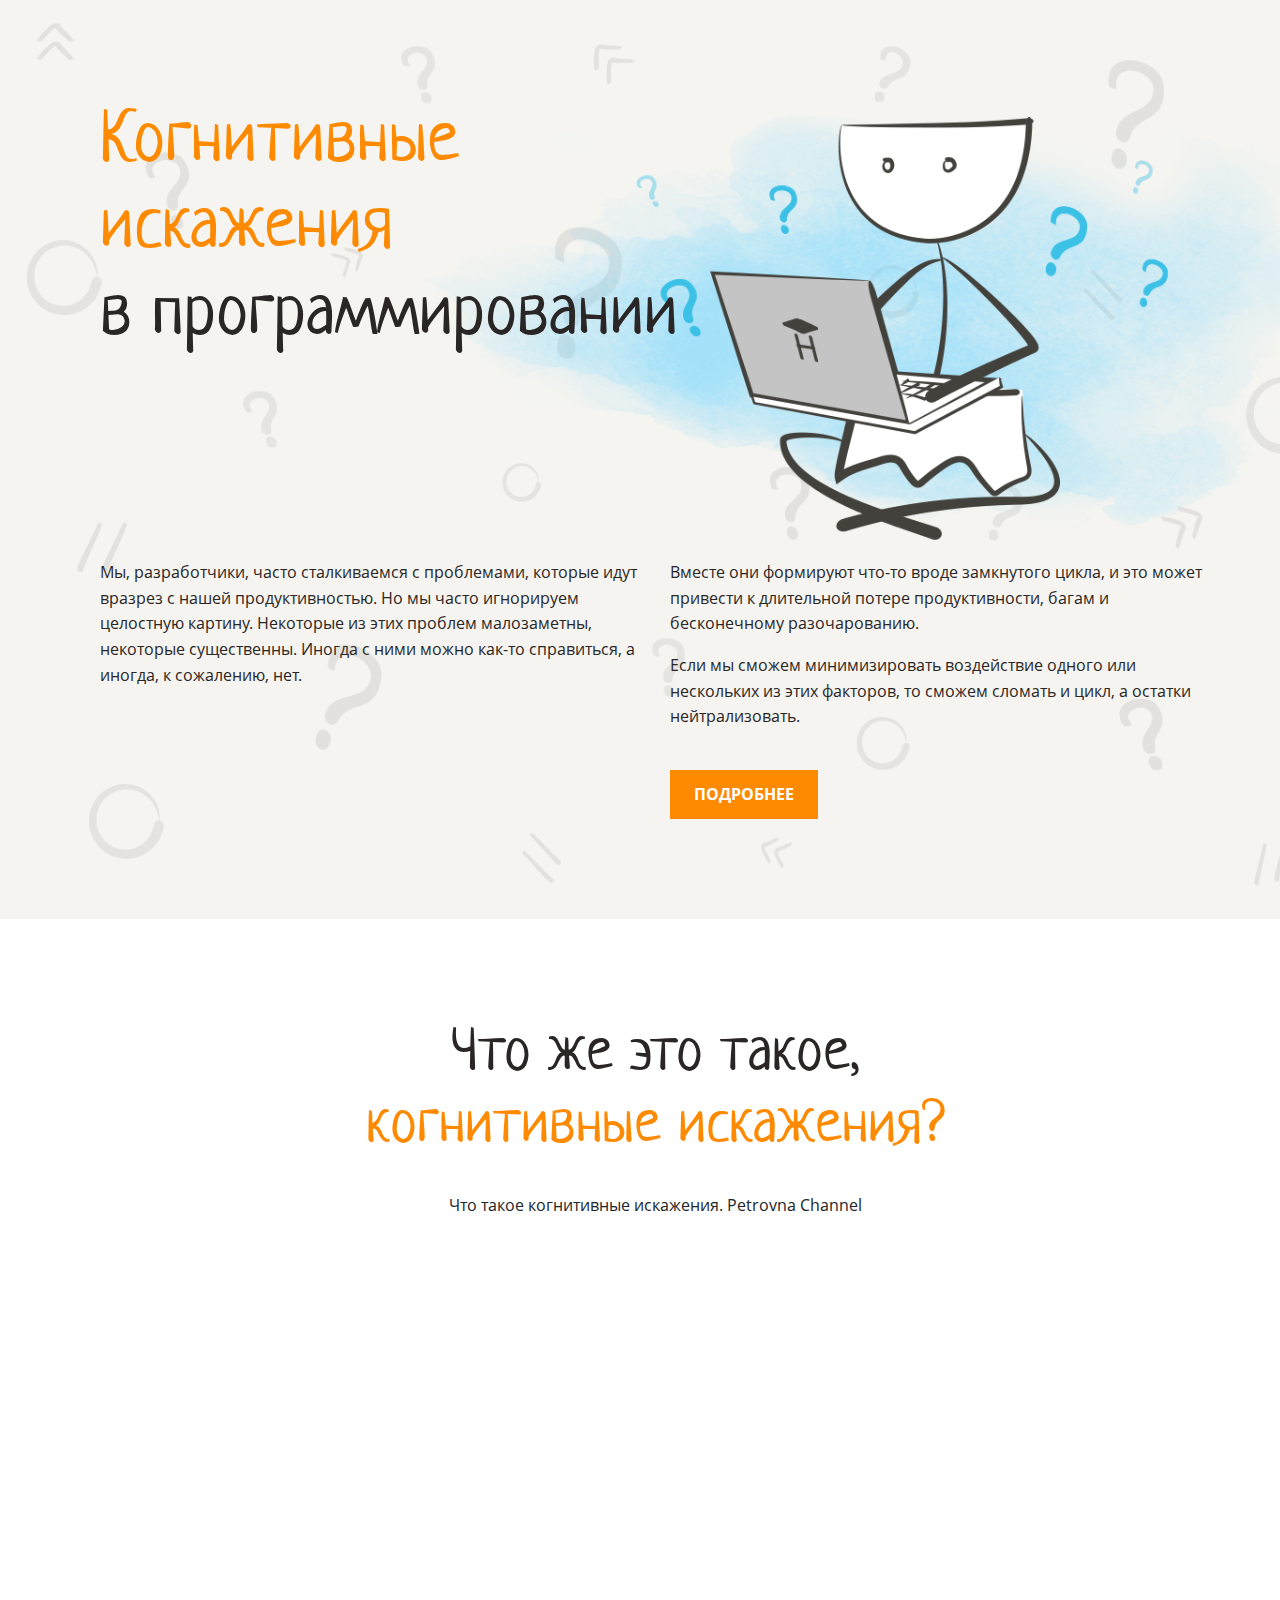
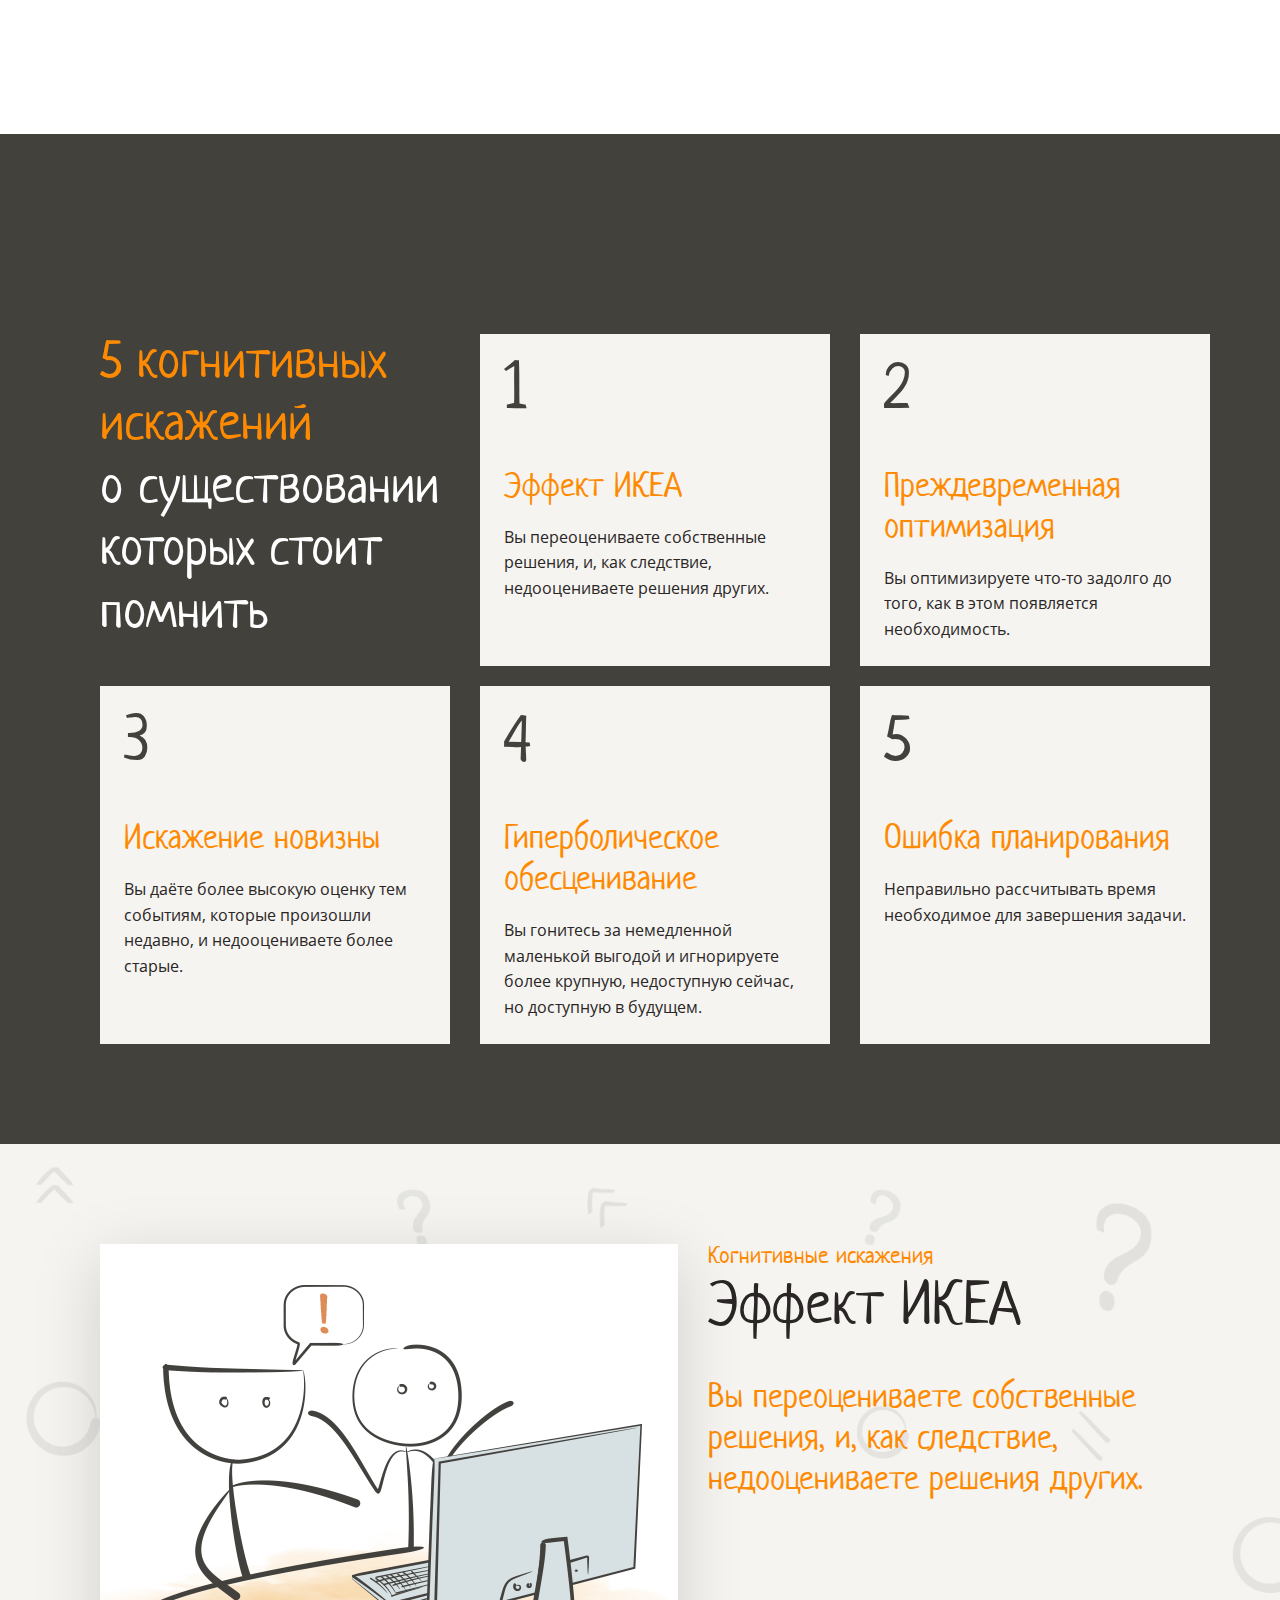
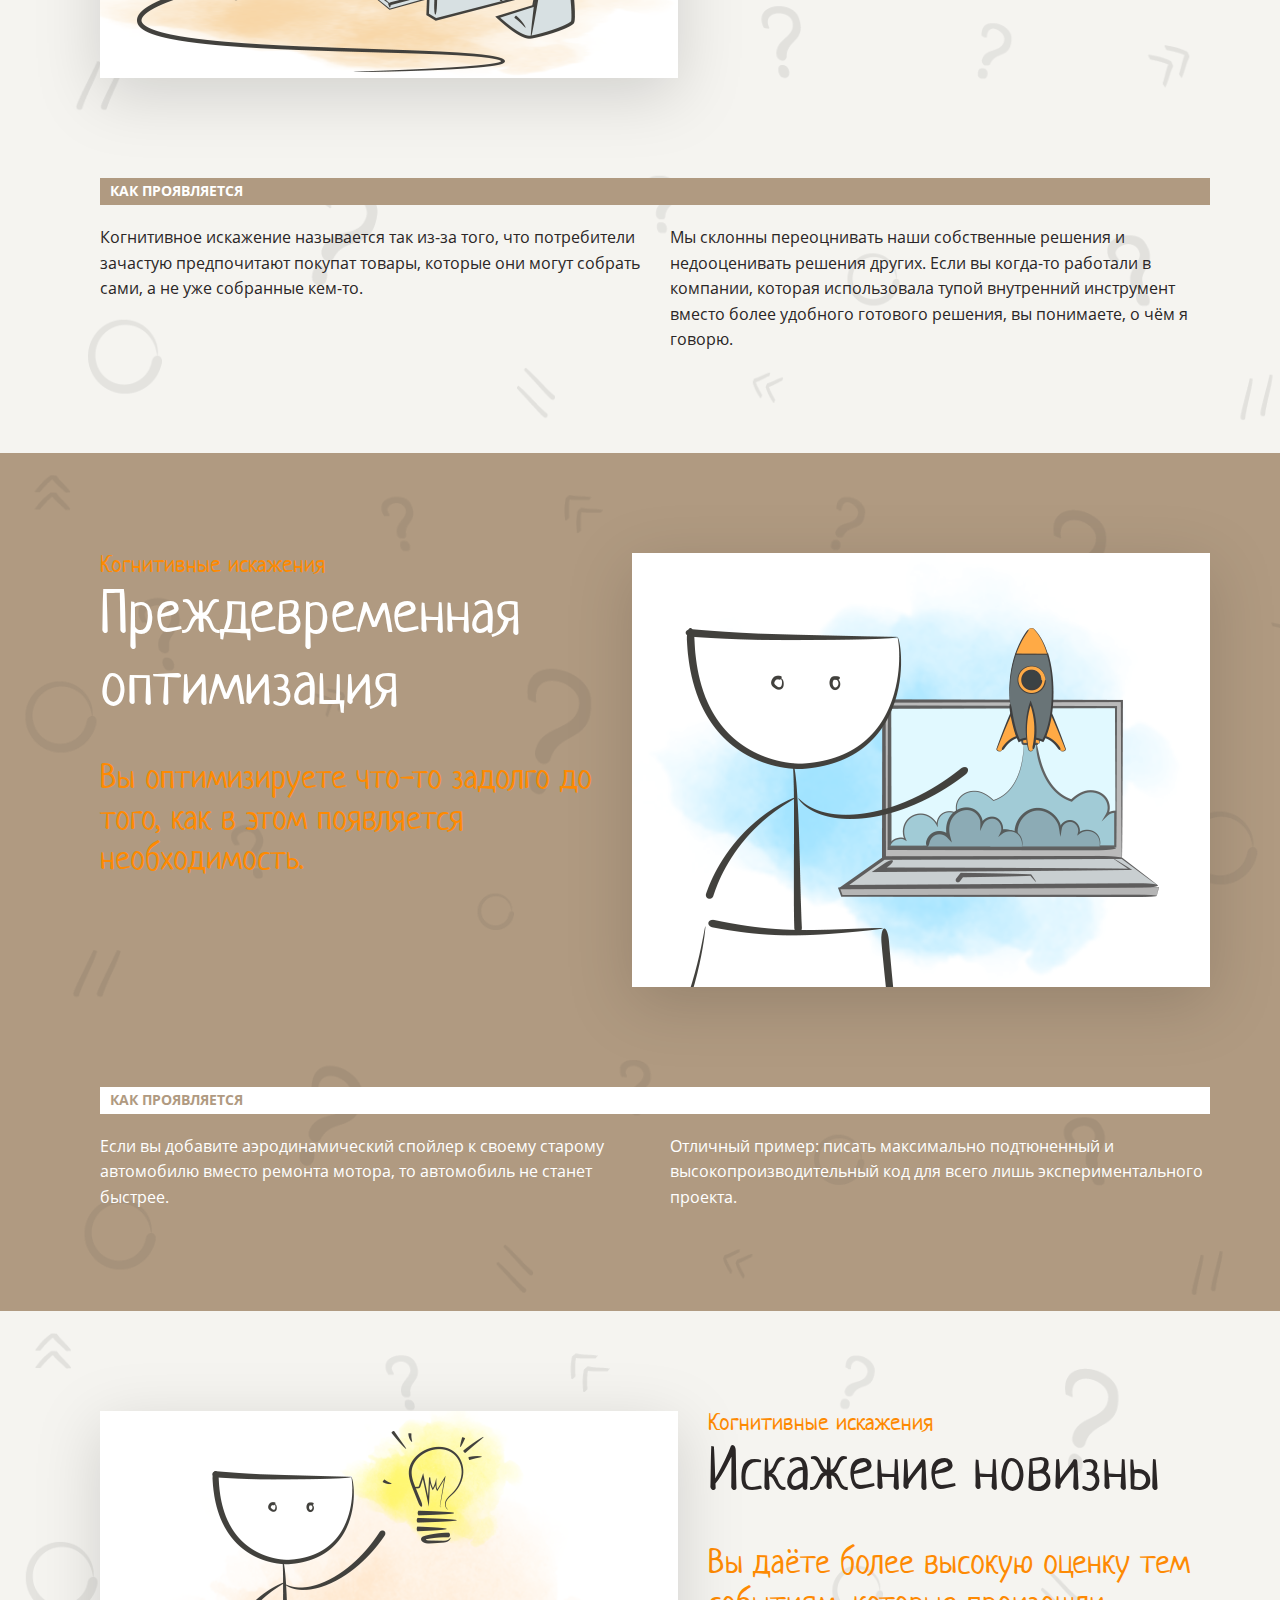
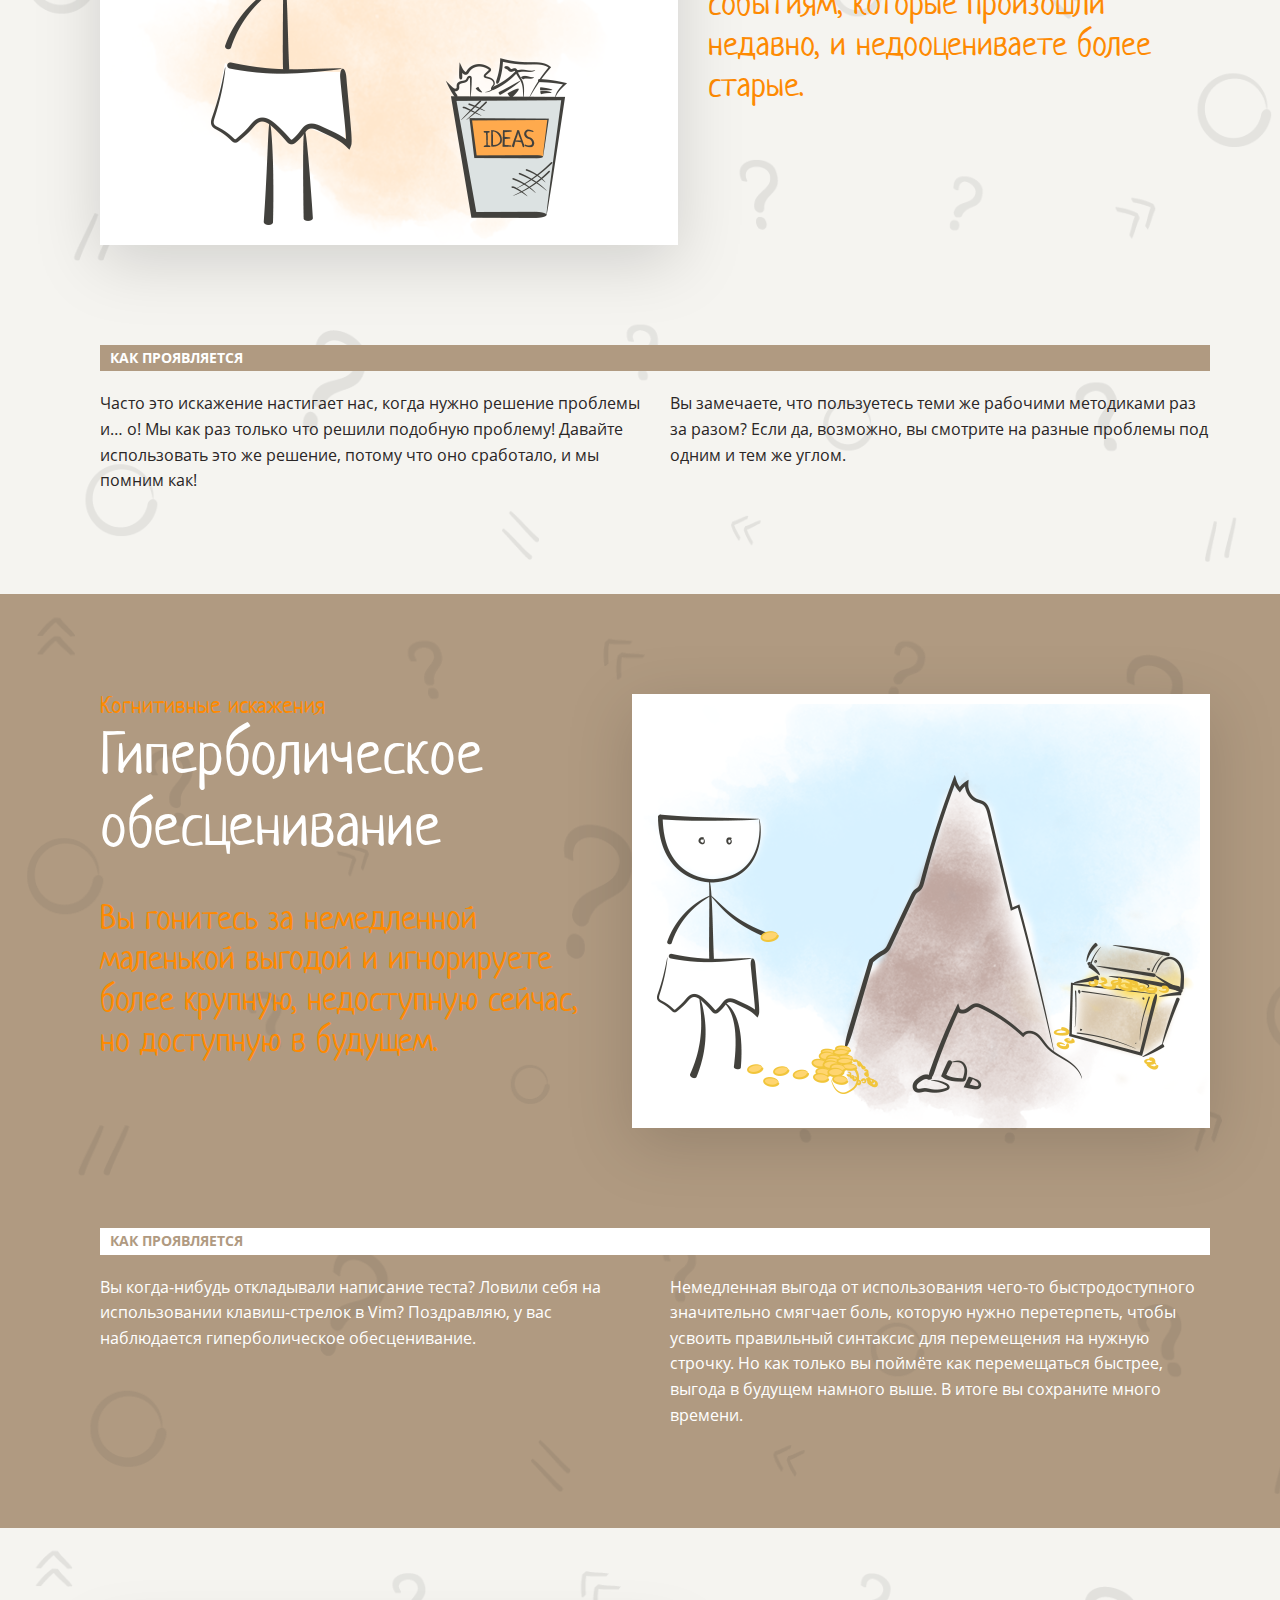
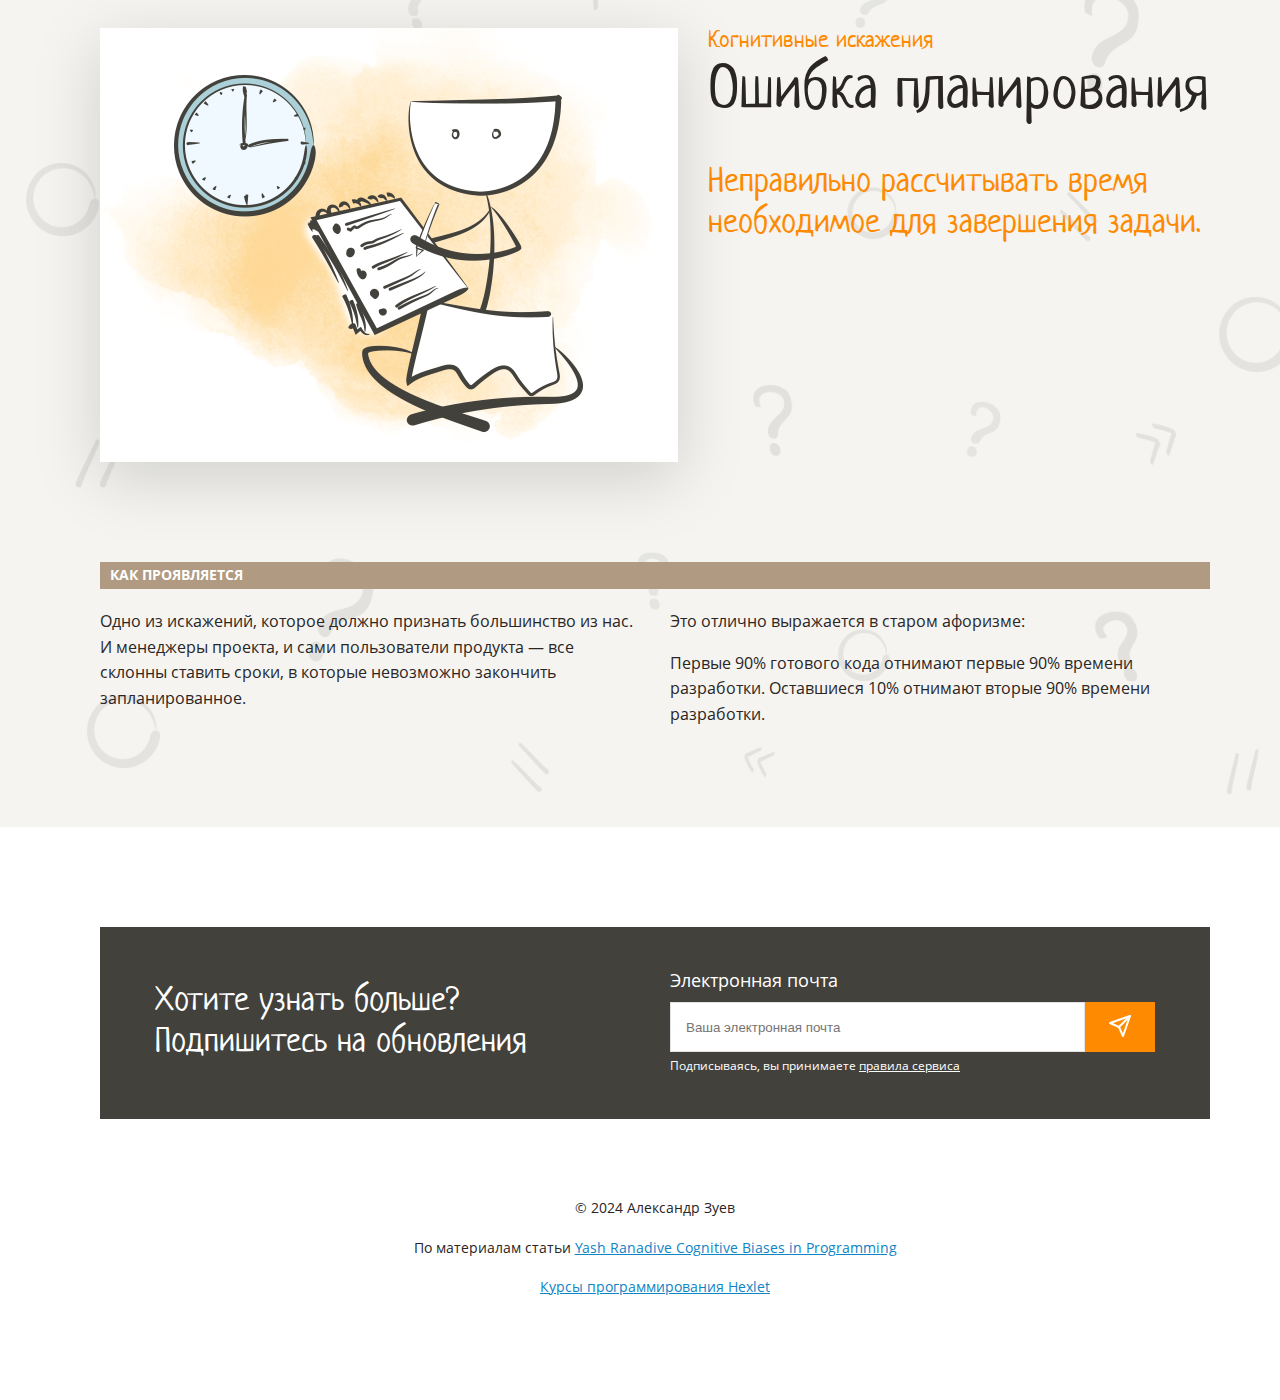
==== commit cb8a4857: "refactoring class names" ====
--- a/src/index.html
+++ b/src/index.html
@@ -1,328 +1,247 @@
 <!DOCTYPE html>
 <html lang="ru">
-	<head>
-		<meta charset="UTF-8" />
-		<meta name="viewport" content="width=device-width, initial-scale=1.0" />
-		<meta http-equiv="X-UA-Compatible" content="ie=edge" />
-		<title>Alexander Zuev: Cognitive Deformations</title>
-
-		<link
-			href="https://fonts.googleapis.com/css2?family=Neucha&family=Open+Sans:wght@400;700&display=swap"
-			rel="stylesheet"
-		/>
-		<link rel="stylesheet" href="styles/style.css" />
-	</head>
-	<body>
-		<header class="header">
-			<section class="section">
-				<img src="images/main.png" alt="Main photo" class="header-img" />
-				<div class="container">
-					<h1 class="h1">
-						<span class="text-accent"
-							>Когнитивные <br />
-							искажения</span
-						>
-						<br />
-						в программировании
-					</h1>
-					<div class="header-text flex-col-2">
-						<div>
-							<p>
-								Мы, разработчики, часто сталкиваемся с проблемами, которые идут
-								вразрез с нашей продуктивностью. Но мы часто игнорируем
-								целостную картину. Некоторые из этих проблем малозаметны,
-								некоторые существенны. Иногда с ними можно как-то справиться, а
-								иногда, к сожалению, нет.
-							</p>
-						</div>
-						<div>
-							<p>
-								Вместе они формируют что-то вроде замкнутого цикла, и это может
-								привести к длительной потере продуктивности, багам и
-								бесконечному разочарованию.
-							</p>
-							<p>
-								Если мы сможем минимизировать воздействие одного или нескольких
-								из этих факторов, то сможем сломать и цикл, а остатки
-								нейтрализовать.
-							</p>
-
-							<a href="#" class="btn btn-accent header-btn">Подробнее</a>
-						</div>
-					</div>
-				</div>
-			</section>
-		</header>
-		<main class="main">
-			<section class="section deformation bg-white no-pe">
-				<div class="container">
-					<h2 class="h2 text-center">
-						Что же это такое, <br />
-						<span class="text-accent">когнитивные искажения?</span>
-					</h2>
-					<p class="deformation-p text-center">
-						Что такое когнитивные искажения. Petrovna Channel
-					</p>
-					<div class="deformation-container text-center">
-						<iframe
-							class="video deformation-video"
-							width="919"
-							height="569"
-							src="https://www.youtube.com/embed/jie9AizBqss"
-							frameborder="0"
-							allowfullscreen
-						></iframe>
-					</div>
-				</div>
-			</section>
-			<section id="navigation" class="section navigation bg-dark no-pe">
-				<div class="container">
-					<div class="navigation-grid">
-						<div class="navigation-title">
-							<span class="text-accent">5 когнитивных искажений</span> <br />
-							о существовании которых стоит помнить
-						</div>
-						<a href="#ikea-effect" class="navigation-link">
-							<span class="navigation-link-number">1</span>
-							<span class="navigation-link-title h3">Эффект ИКЕА</span>
-							<span class="navigation-link-text"
-								>Вы переоцениваете собственные решения, и, как следствие,
-								недооцениваете решения других.</span
-							>
-						</a>
-						<a href="#premature-optimization" class="navigation-link">
-							<span class="navigation-link-number">2</span>
-							<span class="navigation-link-title h3"
-								>Преждевременная оптимизация</span
-							>
-							<span class="navigation-link-text"
-								>Вы оптимизируете что-то задолго до того, как в этом появляется
-								необходимость.</span
-							>
-						</a>
-						<a href="#distortion-of-novelty" class="navigation-link">
-							<span class="navigation-link-number">3</span>
-							<span class="navigation-link-title h3">Искажение новизны</span>
-							<span class="navigation-link-text"
-								>Вы даёте более высокую оценку тем событиям, которые произошли
-								недавно, и недооцениваете более старые.</span
-							>
-						</a>
-						<a href="#hyperbolic-depreciation" class="navigation-link">
-							<span class="navigation-link-number">4</span>
-							<span class="navigation-link-title h3"
-								>Гиперболическое обесценивание</span
-							>
-							<span class="navigation-link-text"
-								>Вы гонитесь за немедленной маленькой выгодой и игнорируете
-								более крупную, недоступную сейчас, но доступную в будущем.</span
-							>
-						</a>
-						<a href="#errors-in-planning" class="navigation-link">
-							<span class="navigation-link-number">5</span>
-							<span class="navigation-link-title h3">Ошибка планирования</span>
-							<span class="navigation-link-text"
-								>Неправильно рассчитывать время необходимое для завершения
-								задачи.</span
-							>
-						</a>
-					</div>
-				</div>
-			</section>
-			<section id="ikea-effect" class="section ikea">
-				<div class="container">
-					<div class="flex-col-2">
-						<div class="ikea-img">
-							<img src="images/1.png" alt="" />
-						</div>
-						<div class="ikea-text">
-							<span>Когнитивные искажения</span>
-							<h2 class="h2">Эффект ИКЕА</h2>
-							<p>
-								Вы переоцениваете собственные решения, и, как следствие,
-								недооцениваете решения других.
-							</p>
-						</div>
-					</div>
-					<h4 class="h4 ikea-h4">Как проявляется</h4>
-					<div class="flex-col-2">
-						<p>
-							Когнитивное искажение называется так из-за того, что потребители
-							зачастую предпочитают покупать товары, которые они могут собрать
-							сами, а не уже собранные кем-то.
-						</p>
-						<p>
-							Мы склонны переоцнивать наши собственные решения и недооценивать
-							решения других. Если вы когда-то работали в компании, которая
-							использовала тупой внутренний инструмент вместо более удобного
-							готового решения, вы понимаете, о чём я говорю.
-						</p>
-					</div>
-				</div>
-			</section>
-			<section id="premature-optimization" class="section premature bg-brown">
-				<div class="container">
-					<div class="flex-col-2">
-						<div class="premature-text">
-							<span>Когнитивные искажения</span>
-							<h2 class="h2">Преждевременная оптимизация</h2>
-							<p>
-								Вы оптимизируете что-то задолго до того, как в этом появляется
-								необходимость.
-							</p>
-						</div>
-						<div class="premature-img">
-							<img src="images/2.png" alt="" />
-						</div>
-					</div>
-					<h4 class="h4 premature-h4">Как проявляется</h4>
-					<div class="flex-col-2">
-						<p>
-							Если вы добавите аэродинамический спойлер к своему старому
-							автомобилю вместо ремонта мотора, то автомобиль не станет быстрее
-						</p>
-						<p>
-							Отличный пример: писать максимально подтюненный и
-							высокопроизводительный код для всего лишь экспериментального
-							проекта.
-						</p>
-					</div>
-				</div>
-			</section>
-			<section id="distortion-of-novelty" class="section distortion">
-				<div class="container">
-					<div class="flex-col-2">
-						<div class="distortion-img">
-							<img src="images/3.png" alt="" />
-						</div>
-						<div class="distortion-text">
-							<span>Когнитивные искажения</span>
-							<h2 class="h2">Искажение новизны</h2>
-							<p>
-								Вы даёте более высокую оценку тем событиям, которые произошли
-								недавно, и недооцениваете более старые.
-							</p>
-						</div>
-					</div>
-					<h4 class="h4 distortion-h4">Как проявляется</h4>
-					<div class="flex-col-2">
-						<p>
-							Часто это искажение настигает нас, когда нужно решение проблемы и…
-							о! Мы как раз только что решили подобную проблему! Давайте
-							использовать это же решение, потому что оно сработало, и мы помним
-							как!
-						</p>
-						<p>
-							Вы замечаете, что пользуетесь теми же рабочими методиками раз за
-							разом? Если да, возможно, вы смотрите на разные проблемы под одним
-							и тем же углом.
-						</p>
-					</div>
-				</div>
-			</section>
-			<section id="hyperbolic-depreciation" class="section hyperbolic bg-brown">
-				<div class="container">
-					<div class="flex-col-2">
-						<div class="hyperbolic-text">
-							<span>Когнитивные искажения</span>
-							<h2 class="h2">Гиперболическое обесценивание</h2>
-							<p>
-								Вы гонитесь за немедленной маленькой выгодой и игнорируете более
-								крупную, недоступную сейчас, но доступную в будущем.
-							</p>
-						</div>
-						<div class="hyperbolic-img">
-							<img src="images/4.png" alt="" />
-						</div>
-					</div>
-					<h4 class="h4 hyperbolic-h4">Как проявляется</h4>
-					<div class="flex-col-2">
-						<p>
-							Вы когда-нибудь откладывали написание теста? Ловили себя на
-							использовании клавиш-стрелок в Vim? Поздравляю, у вас наблюдается
-							гиперболическое обесценивание.
-						</p>
-						<p>
-							Немедленная выгода от использования чего-то быстродоступного
-							значительно смягчает боль, которую нужно перетерпеть, чтобы
-							усвоить правильный синтаксис для перемещения на нужную строчку. Но
-							как только вы поймёте как перемещаться быстрее, выгода в будущем
-							намного выше. В итоге вы сохраните много времени.
-						</p>
-					</div>
-				</div>
-			</section>
-			<section id="errors-in-planning" class="section errors">
-				<div class="container">
-					<div class="flex-col-2">
-						<div class="errors-img">
-							<img src="images/5.png" alt="" />
-						</div>
-						<div class="errors-text">
-							<span>Когнитивные искажения</span>
-							<h2 class="h2">Ошибка планирования</h2>
-							<p>
-								Неправильно рассчитывать время необходимое для завершения
-								задачи.
-							</p>
-						</div>
-					</div>
-					<h4 class="h4 errors-h4">Как проявляется</h4>
-					<div class="flex-col-2">
-						<p>
-							Одно из искажений, которое должно признать большинство из нас. И
-							менеджеры проекта, и сами пользователи продукта — все склонны
-							ставить сроки, в которые невозможно закончить запланированное.
-						</p>
-						<div>
-							<p>Это отлично выражается в старом афоризме:</p>
-							<p>
-								Первые 90% готового кода отнимают первые 90% времени разработки.
-								Оставшиеся 10% отнимают вторые 90% времени разработки.
-							</p>
-						</div>
-					</div>
-				</div>
-			</section>
-		</main>
-		<footer class="footer">
-			<section class="section bg-white no-pe">
-				<div class="container">
-					<div class="flex-col-2 footer-top">
-						<div>
-							<h3 class="h3">
-								Хотите узнать больше? <br />
-								Подпишитесь на обновления
-							</h3>
-						</div>
-						<div>
-							<div class="form-container">
-								<p class="footer-top-mail">Электронная почта</p>
-								<form action="#" class="footer-form">
-									<input type="text" placeholder="Ваша электронная почта" />
-									<button type="submit" class="footer-form-btn"></button>
-								</form>
-								<p class="footer-top-rules">
-									Подписываясь, вы принимаете <a href="#">правила сервиса</a>
-								</p>
-							</div>
-						</div>
-					</div>
-					<div class="footer-copyright">
-						<p>&copy; 2023 Александр Зуев</p>
-						<p>
-							По материалам статьи
-							<a
-								href="https://medium.com/hackernoon/cognitive-biases-in-programming-5e937707c27b"
-								>Yash Ranadive Cognitive Biases in Programming</a
-							>
-						</p>
-						<p>
-							<a href="https://ru.hexlet.io/">Курсы программирования Hexlet</a>
-						</p>
-					</div>
-				</div>
-			</section>
-		</footer>
-	</body>
-</html>
+
+<head>
+  <meta charset="UTF-8">
+  <meta http-equiv="X-UA-Compatible" content="ie=edge">
+  <meta name="viewport" content="width=device-width">
+  <title>Когнитивные искажения</title>
+  <link rel="stylesheet" href="styles/style.css">
+</head>
+
+<body>
+  <header class="page-header background-light">
+    <div class="container">
+      <img class="header-image" src="assets/images/main.png" width="1083" height="525" alt="Нарисованный человечек с ноутбуком в облаке вопросов.">
+      <h1 class="margin-top-0 margin-bottom-185">
+        Когнитивные<br>
+        искажения
+        <span class="display-block text-color-dark">в программировании</span>
+      </h1>
+      <div class="flex-container-row column-gap-30">
+        <div class="flex-container-column">
+          <p> Мы, разработчики, часто сталкиваемся с проблемами, которые идут вразрез с нашей продуктивностью. Но мы часто игнорируем целостную картину. Некоторые из этих проблем малозаметны, некоторые существенны. Иногда с ними можно как-то справиться, а иногда, к сожалению, нет. </p>
+        </div>
+        <div class="flex-container-column">
+          <p> Вместе они формируют что-то вроде замкнутого цикла, и это может привести к длительной потере продуктивности, багам и бесконечному разочарованию. </p>
+          <p> Если мы сможем минимизировать воздействие одного или нескольких из этих факторов, то сможем сломать и цикл, а остатки нейтрализовать. </p>
+          <a class="button-detailed margin-top-40 background-primary text-color-white" href="#navigation">подробнее</a>
+        </div>
+      </div>
+    </div>
+  </header>
+
+  <main>
+    <section class="padding-bottom-385">
+      <div class="container align-center">
+        <h2 class="margin-top-0 margin-bottom-30">
+          <span class="display-block text-color-dark">Что же это такое,</span>
+          когнитивные искажения?
+        </h2>
+        <p class="margin-bottom-30 text-color-bootstrap-dark">Что такое когнитивные искажения. Petrovna Channel</p>
+        <iframe class="video drop-shadow" width="919" height="569" src="https://www.youtube.com/embed/jie9AizBqss" allowfullscreen></iframe>
+      </div>
+    </section>
+
+    <section id="navigation" class="padding-top-100 background-primary-dark">
+      <nav class="container">
+        <ul class="navigation-flex-container">
+          <li class="navigation-card-title">
+            <h2 class="navigation-heading margin-0">
+              <span class="display-block">5 когнитивных искажений</span>
+              <span class="text-color-white">о существовании которых стоит помнить</span>
+            </h2>
+          </li>
+          <li class="navigation-card-link background-light">
+            <a class="navigation-link" href="#ikea-effect">
+              <div class="navigation-card-counter margin-bottom-40">1</div>
+              <h3 class="navigation-card-heading margin-0">Эффект ИКЕА</h3>
+              <p class="navigation-card-text">
+                Вы переоцениваете собственные решения, и, как следствие, недооцениваете решения других.
+              </p>
+            </a>
+          </li>
+          <li class="navigation-card-link background-light">
+            <a class="navigation-link" href="#premature-optimization">
+              <div class="navigation-card-counter margin-bottom-40">2</div>
+              <h3 class="navigation-card-heading margin-0">Преждевременная оптимизация</h3>
+              <p class="navigation-card-text">
+                Вы оптимизируете что-то задолго до того, как в этом появляется необходимость.
+              </p>
+            </a>
+          </li>
+          <li class="navigation-card-link background-light">
+            <a class="navigation-link" href="#distortion-of-novelty">
+              <div class="navigation-card-counter margin-bottom-40">3</div>
+              <h3 class="navigation-card-heading margin-0">Искажение новизны</h3>
+              <p class="navigation-card-text">
+                Вы даёте более высокую оценку тем событиям, которые произошли недавно, и недооцениваете более старые.
+              </p>
+            </a>
+          </li>
+          <li class="navigation-card-link background-light">
+            <a class="navigation-link" href="#hyperbolic-depreciation">
+              <div class="navigation-card-counter margin-bottom-40">4</div>
+              <h3 class="navigation-card-heading margin-0">Гиперболическое обесценивание</h3>
+              <p class="navigation-card-text">
+                Вы гонитесь за немедленной маленькой выгодой и игнорируете более крупную, недоступную сейчас, но доступную в будущем.
+              </p>
+            </a>
+          </li>
+          <li class="navigation-card-link background-light">
+            <a class="navigation-link" href="#errors-in-planning">
+              <div class="navigation-card-counter margin-bottom-40">5</div>
+              <h3 class="navigation-card-heading margin-0">Ошибка планирования</h3>
+              <p class="navigation-card-text">
+                Неправильно рассчитывать время необходимое для завершения задачи.
+              </p>
+            </a>
+          </li>
+        </ul>
+      </nav>
+    </section>
+
+    <section id="ikea-effect" class="section-biases background-light">
+      <div class="container">
+        <div class="flex-container-row column-gap-30 margin-bottom-100">
+          <img class="drop-shadow" src="assets/images/1.png" width="578" height="434" alt="Два нарисованных человечка смотрят в монитор.">
+          <div>
+            <p class="margin-0 font-family-neucha font-size-24 text-color-dark-50">Когнитивные искажения</p>
+            <h2 class="margin-top-0 margin-bottom-30 text-color-dark">Эффект ИКЕА</h2>
+            <p class="font-family-neucha font-size-34 text-color-dark">Вы переоцениваете собственные решения, и, как следствие, недооцениваете решения других.</p>
+          </div>
+        </div>
+        <h3 class="biases-heading margin-top-0 margin-bottom-4 text-color-white background-brown">Как проявляется</h3>
+        <div class="flex-container-row column-gap-30">
+          <div class="flex-container-column">
+            <p>Когнитивное искажение называется так из-за того, что потребители зачастую предпочитают покупат товары, которые они могут собрать сами, а не уже собранные кем-то.</p>
+          </div>
+          <div class="flex-container-column">
+            <p>Мы склонны переоцнивать наши собственные решения и недооценивать решения других. Если вы когда-то работали в компании, которая использовала тупой внутренний инструмент вместо более удобного готового решения, вы понимаете, о чём я говорю.</p>
+          </div>
+        </div>
+      </div>
+    </section>
+
+    <section id="premature-optimization" class="section-biases background-brown">
+      <div class="container">
+        <div class="flex-container-row-reverse column-gap-30 margin-bottom-100">
+          <img class="drop-shadow" src="assets/images/2.png" width="578" height="434" alt="Нарисованный человечек с ракетой, показанной в мониторе ноутбука.">
+          <div>
+            <p class="margin-0 font-family-neucha font-size-24 text-color-white-50">Когнитивные искажения</p>
+            <h2 class="margin-top-0 margin-bottom-30 text-color-white">Преждевременная оптимизация</h2>
+            <p class="font-family-neucha font-size-34 text-color-white">Вы оптимизируете что-то задолго до того, как в этом появляется необходимость.</p>
+          </div>
+        </div>
+        <h3 class="biases-heading margin-top-0 margin-bottom-4 text-color-brown background-white">Как проявляется</h3>
+        <div class="flex-container-row column-gap-30">
+          <div class="flex-container-column">
+            <p class="text-color-white">Если вы добавите аэродинамический спойлер к своему старому автомобилю вместо ремонта мотора, то автомобиль не станет быстрее.</p>
+          </div>
+          <div class="flex-container-column">
+            <p class="text-color-white">Отличный пример: писать максимально подтюненный и высокопроизводительный код для всего лишь экспериментального проекта.</p>
+          </div>
+        </div>
+      </div>
+    </section>
+
+    <section id="distortion-of-novelty" class="section-biases background-light">
+      <div class="container">
+        <div class="flex-container-row column-gap-30 margin-bottom-100">
+          <img class="drop-shadow" src="assets/images/3.png" width="578" height="434" alt="Нарисованный человечек лампочкой, символизирующей идею.">
+          <div>
+            <p class="margin-0 font-family-neucha font-size-24 text-color-dark-50">Когнитивные искажения</p>
+            <h2 class="margin-top-0 margin-bottom-30 text-color-dark">Искажение новизны</h2>
+            <p class="font-family-neucha font-size-34 text-color-dark">Вы даёте более высокую оценку тем событиям, которые произошли недавно, и недооцениваете более старые.</p>
+          </div>
+        </div>
+        <h3 class="biases-heading margin-top-0 margin-bottom-4 text-color-white background-brown">Как проявляется</h3>
+        <div class="flex-container-row column-gap-30">
+          <div class="flex-container-column">
+            <p>Часто это искажение настигает нас, когда нужно решение проблемы и… о! Мы как раз только что решили подобную проблему! Давайте использовать это же решение, потому что оно сработало, и мы помним как!</p>
+          </div>
+          <div class="flex-container-column">
+            <p>Вы замечаете, что пользуетесь теми же рабочими методиками раз за разом? Если да, возможно, вы смотрите на разные проблемы под одним и тем же углом.</p>
+          </div>
+        </div>
+      </div>
+    </section>
+
+    <section id="hyperbolic-depreciation" class="section-biases background-brown">
+      <div class="container">
+        <div class="flex-container-row-reverse column-gap-30 margin-bottom-100">
+          <img class="drop-shadow" src="assets/images/4.png" width="578" height="434" alt="Нарисованный человечек, нашедший клад с монетами.">
+          <div>
+            <p class="margin-0 font-family-neucha font-size-24 text-color-white-50">Когнитивные искажения</p>
+            <h2 class="margin-top-0 margin-bottom-30 text-color-white">Гиперболическое обесценивание</h2>
+            <p class="font-family-neucha font-size-34 text-color-white">Вы гонитесь за немедленной маленькой выгодой и игнорируете более крупную, недоступную сейчас, но доступную в будущем.</p>
+          </div>
+        </div>
+        <h3 class="biases-heading margin-top-0 margin-bottom-4 text-color-brown background-white">Как проявляется</h3>
+        <div class="flex-container-row column-gap-30">
+          <div class="flex-container-column">
+            <p class="text-color-white">Вы когда-нибудь откладывали написание теста? Ловили себя на использовании клавиш-стрелок в Vim? Поздравляю, у вас наблюдается гиперболическое обесценивание.</p>
+          </div>
+          <div class="flex-container-column">
+            <p class="text-color-white">Немедленная выгода от использования чего-то быстродоступного значительно смягчает боль, которую нужно перетерпеть, чтобы усвоить правильный синтаксис для перемещения на нужную строчку. Но как только вы поймёте как перемещаться быстрее, выгода в будущем намного выше. В итоге вы сохраните много времени.</p>
+          </div>
+        </div>
+      </div>
+    </section>
+
+    <section id="errors-in-planning" class="section-biases background-light">
+      <div class="container">
+        <div class="flex-container-row column-gap-30 margin-bottom-100">
+          <img class="drop-shadow" src="assets/images/5.png" width="578" height="434" alt="Нарисованный человечек, пишущий заметки в блокнот и смотрящий на часы.">
+          <div>
+            <p class="margin-0 font-family-neucha font-size-24 text-color-dark-50">Когнитивные искажения</p>
+            <h2 class="margin-top-0 margin-bottom-30 text-color-dark">Ошибка планирования</h2>
+            <p class="font-family-neucha font-size-34 text-color-dark">Неправильно рассчитывать время необходимое для завершения задачи.</p>
+          </div>
+        </div>
+        <h3 class="biases-heading margin-top-0 margin-bottom-4 text-color-white background-brown">Как проявляется</h3>
+        <div class="flex-container-row column-gap-30">
+          <div class="flex-container-column">
+            <p>Одно из искажений, которое должно признать большинство из нас. И менеджеры проекта, и сами пользователи продукта — все склонны ставить сроки, в которые невозможно закончить запланированное.</p>
+          </div>
+          <div class="flex-container-column">
+            <p>Это отлично выражается в старом афоризме:</p>
+            <p>Первые 90% готового кода отнимают первые 90% времени разработки. Оставшиеся 10% отнимают вторые 90% времени разработки.</p>
+          </div>
+        </div>
+      </div>
+    </section>
+  </main>
+
+  <footer class="page-footer">
+    <div class="container">
+      <div class="footer-flex-container margin-bottom-76 background-primary-dark align-left">
+        <div class="footer-flex-item-left padding-55">
+          <h2 class="heading-3 margin-0 text-color-white">Хотите узнать больше? Подпишитесь на обновления</h2>
+        </div>
+        <div class="footer-flex-item-right padding-right-55">
+          <form action="#" method="post">
+            <label class="email-label margin-bottom-9 text-color-white" for="email">Электронная почта</label>
+            <div class="flex-container-row">
+              <input class="email-input" id="email" name="email" type="email" placeholder="Ваша электронная почта">
+              <button class="button-submit background-primary" type="submit"></button>
+            </div>
+          </form>
+          <small class="font-size-12 text-color-white">Подписываясь, вы принимаете <a class="text-color-white" href="#">правила сервиса</a></small>
+        </div>
+      </div>
+
+      <div class="align-center font-size-14">
+        <p>© 2024 Александр Зуев</p>
+        <p>По материалам статьи <a class="text-color-blue" href="https://medium.com/hackernoon/cognitive-biases-in-programming-5e937707c27b">Yash Ranadive
+            Cognitive Biases in Programming</a></p>
+        <p><a class="text-color-blue" href="https://ru.hexlet.io/">Курсы программирования
+            Hexlet</a></p>
+      </div>
+
+    </div>
+  </footer>
+
+</body>
+
+</html>--- a/src/styles/style.css
+++ b/src/styles/style.css
@@ -1,328 +1,356 @@
+@font-face {
+  font-weight: 400;
+  font-family: "Open Sans";
+  src: url("../assets/fonts/OpenSans-Regular.woff2") format("woff2");
+}
+
+@font-face {
+  font-weight: 700;
+  font-family: "Open Sans";
+  src: url("../assets/fonts/OpenSans-Bold.woff2") format("woff2");
+}
+
+@font-face {
+  font-family: Neucha;
+  src: url("../assets/fonts/Neucha.woff2") format("woff2");
+}
+
 :root {
-	--white: #fff;
-	--white-transparent: #d7ccc0;
-	--accent: #fe8a02;
-	--dark-accent: #42413c;
-	--dark: #2a2626;
-	--dark-transparent: #908d8b;
-	--brown: #b09a81;
-	--text-color: #2a2626;
-	--light: #f5f4f0;
-	--blue: #1085c5;
-}
+  --white: #fff;
+  --white-50: #d7ccc0;
+  --light: #f5f4f0;
+  --primary: #fe8a02;
+  --primary-hover: #ea7600;
+  --primary-dark: #42413c;
+  --dark: #2a2626;
+  --dark-50: #908d8b;
+  --bootstrap-dark: #212529;
+  --brown: #b09a81;
+  --blue: #1085c5;
+}
+
+/* Margins */
+.margin-top-0 { margin-top: 0; }
+
+.margin-top-40 { margin-top: 40px; }
+
+.margin-0 { margin: 0; }
+
+.margin-bottom-4 { margin-bottom: 4px; }
+
+.margin-bottom-9 { margin-bottom: 9px; }
+
+.margin-bottom-30 { margin-bottom: 30px; }
+
+.margin-bottom-40 { margin-bottom: 40px; }
+
+.margin-bottom-76 { margin-bottom: 76px; }
+
+.margin-bottom-100 { margin-bottom: 100px; }
+
+.margin-bottom-185 { margin-bottom: 185px; }
+
+/* Paddings */
+.padding-0 { padding: 0; }
+
+.padding-55 { padding: 55px; }
+
+.padding-top-100 { padding-top: 100px; }
+
+.padding-right-10 { padding-right: 10px; }
+
+.padding-right-55 { padding-right: 55px; }
+
+.padding-bottom-385 { padding-bottom: 385px; }
+
+/* Font-sizes */
+.font-size-12 { font-size: 12px; }
+
+.font-size-14 { font-size: 14px; }
+
+.font-size-24 { font-size: 24px; }
+
+.font-size-34 { font-size: 34px; }
+
+/* Text-color */
+.text-color-white { color: var(--white); }
+
+.text-color-white-50 { color: var(--white-50); }
+
+.text-color-dark { color: var(--dark); }
+
+.text-color-dark-50 { color: var(--dark-50); }
+
+.text-color-bootstrap-dark { color: var(--bootstrap-dark); }
+
+.text-color-brown { color: var(--brown); }
+
+.text-color-blue { color: var(--blue); }
+
+/* Text-align */
+.align-left { text-align: left; }
+
+.align-center { text-align: center; }
+
+/* Backgrounds */
+.background-light { background-color: var(--light); }
+
+.background-primary-dark { background-color: var(--primary-dark); }
+
+.background-brown { background-color: var(--brown); }
+
+.background-white { background-color: var(--white); }
+
+.background-primary { background: var(--primary); }
+
+/* Display properties */
+.display-block { display: block; }
+
+/* Flexible Box Layout properties */
+.column-gap-30 { column-gap: 30px; }
 
 body {
-	font-family: 'Open Sans', sans-serif;
-	font-size: 16px;
-	line-height: 1.6em;
-	color: var(--text-color);
-	padding: 0;
-	margin: 0;
-	overflow-x: hidden;
-}
-
-.no-pe::before {
-	content: '' !important;
-	background: none !important;
-}
-
-.bg-white {
-	background: var(--white) !important;
-}
-
-.bg-dark {
-	background: var(--dark-accent) !important;
-}
-
-.bg-brown {
-	background: var(--brown) !important;
-}
-
-.text-center {
-	text-align: center;
-}
-
-.text-accent {
-	color: var(--accent);
-}
-
-.b-center {
-	margin: 0 auto;
-}
-
-.h1,
-.h2,
-.h3 {
-	font-family: Neucha, sans-serif;
-	line-height: 1.2em;
-	font-weight: 400;
-	padding: 0;
-	margin: 0;
-}
-
-.h1 {
-	font-size: 72px;
-}
-
-.h2 {
-	font-size: 60px;
-}
-
-.h3 {
-	font-size: 34px;
-}
-
-.h4 {
-	font-size: 14px;
-	font-weight: 700;
-	text-transform: uppercase;
-	padding: 5px 0 5px 10px;
-}
-
-.btn {
-	text-transform: uppercase;
-	padding: 12px 24px;
-	display: inline-block;
-	border: none;
-	text-decoration: none;
-	color: var(--white);
-	font-weight: 700;
-	cursor: pointer;
-}
-
-.btn-accent {
-	background: var(--accent);
-}
-
-.section {
-	position: relative;
-	padding: 100px 0;
-	background: var(--light);
-}
-
-.section::before {
-	content: '';
-	display: block;
-	width: 100%;
-	height: 100%;
-	position: absolute;
-	left: 0;
-	top: 0;
-	background: url('../images/background.png');
-	background-repeat: no-repeat;
-	background-size: cover;
-	opacity: 0.1;
-}
-
+  min-width: min-content;
+  margin: 0;
+  padding: 0;
+
+  color: var(--dark);
+  font: 16px/1.6em "Open Sans", sans-serif;
+}
+
+p { margin-bottom: 0; }
+
+/* Headings */
+h1,
+h2,
+h3,
+.font-family-neucha {
+  color: var(--primary);
+
+  font-weight: 400;
+  font-family: Neucha, cursive;
+  line-height: 1.2em;
+}
+
+h1,
+.heading-1 { font-size: 72px; }
+
+h2,
+.heading-2 { font-size: 60px; }
+
+h3,
+.heading-3 { font-size: 34px; }
+
+/* Sections */
 .container {
-	position: relative;
-	max-width: 1110px;
-	margin: 0 auto;
-}
-
-.flex-col-2 {
-	display: flex;
-	gap: 30px;
-}
-
-.flex-col-2 > * {
-	flex-basis: 50%;
-}
-
-.header-img {
-	display: block;
-	height: 525px;
-	position: absolute;
-	top: 55px;
-	right: -115px;
-}
-
-.header-text {
-	margin-top: 185px;
-	position: relative;
-	max-width: 1110px;
-	margin: 0 auto;
-}
-
-.header-btn {
-	margin-top: 24px;
-}
-
-.deformation-p {
-	margin: 30px 0;
-}
-
-.deformation-container {
-	margin-bottom: -200px;
-	position: relative;
-	z-index: 1;
-}
-
-.deformation-video {
-	box-shadow: 0 16px 32px rgb(0 0 0 / 15%);
-}
-
-.navigation {
-	padding-top: 200px;
-}
-
-.navigation-grid {
-	display: grid;
-	grid-template-columns: repeat(3, 1fr);
-	grid-template-rows: 1fr 1fr;
-	gap: 15px 30px;
-}
-
-.navigation-title {
-	font-size: 52px;
-	font-family: Neucha, sans-serif;
-	line-height: 62.4px;
-	color: var(--white);
-}
-
-.navigation-link {
-	padding: 24px;
-	text-decoration: none;
-	color: var(--text-color);
-	background: var(--light);
-	display: flex;
-	flex-direction: column;
-}
-
-.navigation-link-number {
-	font-size: 64px;
-	display: inline-block;
-	margin-bottom: 40px;
-	font-family: Neucha, sans-serif;
-	line-height: 1;
-}
-
-.navigation-link-title {
-	margin-bottom: 16px;
-	color: var(--accent);
-}
-
-.ikea-text span,
-.premature-text span,
-.distortion-text span,
-.hyperbolic-text span,
-.errors-text span {
-	font-family: Neucha, sans-serif;
-	font-size: 24px;
-	color: var(--dark-transparent);
-}
-
-.premature-text span,
-.hyperbolic-text span {
-	color: var(--white-transparent);
-}
-
-.ikea-text p,
-.premature-text p,
-.distortion-text p,
-.hyperbolic-text p,
-.errors-text p {
-	font-size: 34px;
-	font-family: Neucha, sans-serif;
-	line-height: 40.8px;
-	margin-top: 30px;
-}
-
-.ikea-img img,
-.premature-img img,
-.distortion-img img,
-.hyperbolic-img img,
-.errors-img img {
-	vertical-align: middle;
-	display: inline-block;
-	box-shadow: 0 16px 32px rgb(0 0 0 / 15%);
-}
-
-.ikea-h4,
-.distortion-h4,
-.errors-h4 {
-	margin-top: 100px;
-	margin-bottom: 4px;
-	color: var(--white);
-	background: var(--brown);
-	line-height: 16.8px;
-}
-
-.premature,
-.hyperbolic {
-	color: var(--white);
-}
-
-.premature-h4,
-.hyperbolic-h4 {
-	color: var(--brown);
-	background: var(--white);
-	margin-top: 100px;
-	margin-bottom: 4px;
-	line-height: 16.8px;
-}
-
-.footer .h3 {
-	color: var(--white);
-}
-
-.footer-top {
-	background: var(--dark-accent);
-	padding: 40px 55px;
-	align-items: center;
-	color: var(--white);
-}
-
-.footer-top-mail {
-	font-size: 18px;
-	margin: 0 0 10px;
-}
-
-.footer-form {
-	min-height: 50px;
-	display: flex;
-}
-
-.footer-form input {
-	background: var(--white);
-	border: none;
-	flex-basis: 100%;
-	padding: 15px;
-}
-
-.footer-form-btn {
-	position: relative;
-	flex-basis: 70px;
-	flex-shrink: 0;
-	border: none;
-	background: var(--accent);
-	display: flex;
-	justify-content: center;
-	align-items: center;
-	padding: 0;
-}
-
-.footer-form-btn::before {
-	content: url('../images/send.svg');
-	width: 24px;
-	height: 24px;
-}
-
-.footer-top-rules {
-	font-size: 12px;
-	margin: 0;
-}
-
-.footer-top-rules a {
-	color: var(--white);
-}
-
-.footer-copyright {
-	text-align: center;
-	font-size: 14px;
-	margin-top: 76px;
-}
-
-.footer-copyright a {
-	color: #007dc1;
-}
+  position: relative;
+
+  width: 1110px;
+
+  margin: 0 auto;
+  padding: 100px;
+}
+
+.section-biases,
+.page-footer,
+.page-header {
+  position: relative;
+  z-index: 0;
+
+  overflow: hidden;
+}
+
+/* Backgrounds */
+.page-header::before,
+.section-biases::before {
+  position: absolute;
+  top: 0;
+  left: 0;
+  z-index: -20;
+
+  width: 100%;
+  height: 100%;
+
+  background-image: url("../images/background.png");
+  background-repeat: no-repeat;
+  background-size: cover;
+  opacity: 0.1;
+
+  content: "";
+}
+
+/* Buttons */
+.button-detailed {
+  display: block;
+  width: fit-content;
+
+  padding: 12px 24px;
+
+  font-weight: 700;
+  text-transform: uppercase;
+  text-decoration: none;
+}
+
+.button-submit {
+  width: 70px;
+  height: 50px;
+
+  padding: 0;
+
+  vertical-align: middle;
+
+  border: none;
+}
+
+.button-submit::before { content: url("../assets/images/send.svg"); }
+
+.button-detail:hover,
+.button-submit:hover { background: var(--primary-hover); }
+
+/* Forms */
+.email-label {
+  display: block;
+
+  font-size: 18px;
+}
+
+.email-input {
+  box-sizing: border-box;
+  width: calc(100% - 70px);
+  height: 50px;
+
+  padding: 15px;
+
+  border: 1px solid #e3e3e3;
+}
+
+/* Flexible Box Layout */
+.flex-container-row {
+  display: flex;
+  flex-flow: row nowrap;
+}
+
+.flex-container-row-reverse {
+  display: flex;
+  flex-flow: row-reverse nowrap;
+}
+
+.flex-container-column {
+  display: flex;
+  flex-flow: column nowrap;
+
+  width: calc((100% / 2) - 15px);
+}
+
+/* Page-header */
+.header-image {
+  position: absolute;
+  top: 55px;
+  right: -170px;
+  z-index: -10;
+}
+
+/* Video */
+.video {
+  position: absolute;
+  left: 50%;
+
+  border-style: none;
+
+  transform: translateX(-50%);
+}
+
+.drop-shadow { filter: drop-shadow(0 16px 32px rgba(0 0 0 / 15%)); }
+
+/* Navigation */
+.navigation-flex-container {
+  display: flex;
+  flex-flow: row wrap;
+  gap: 20px 30px;
+
+  margin: 0;
+  padding: 0;
+
+  list-style: none;
+}
+
+.navigation-card-title,
+.navigation-card-link {
+  flex: 1 1 350px;
+  box-sizing: border-box;
+}
+
+.navigation-card-link { padding: 24px; }
+
+.navigation-card-link:hover,
+.navigation-card-link:hover * {
+  color: var(--white);
+
+  background-color: var(--primary);
+}
+
+.navigation-link { text-decoration: none; }
+
+.navigation-heading {
+  color: var(--primary);
+
+  font-weight: 400;
+  font-size: 52px;
+  font-family: Neucha, cursive;
+  line-height: 1.2em;
+}
+
+.navigation-card-heading {
+  color: var(--primary);
+
+  font-weight: 400;
+  font-size: 34px;
+  font-family: Neucha, cursive;
+  line-height: 1.2em;
+}
+
+.navigation-card-counter {
+  color: var(--primary-dark);
+
+  font-size: 64px;
+  font-family: Neucha, cursive;
+  line-height: 70px;
+}
+
+.navigation-card-text {
+  color: var(--dark);
+
+  font-size: 16px;
+  font-family: "Open Sans", sans-serif;
+  line-height: 1.6;
+}
+
+/* Section-biases */
+.biases-heading {
+  padding: 5px 10px;
+
+  font-weight: 700;
+  font-size: 14px;
+  font-family: inherit;
+  line-height: 1.2em;
+  text-transform: uppercase;
+}
+
+/* Page-footer */
+.footer-flex-container {
+  display: flex;
+  flex-flow: row nowrap;
+  align-items: center;
+  justify-content: space-between;
+}
+
+.footer-flex-item-left {
+  box-sizing: border-box;
+  width: calc((100% / 2) - 15px);
+}
+
+.footer-flex-item-right {
+  box-sizing: border-box;
+  width: calc((100% / 2) - 15px);
+}
+
